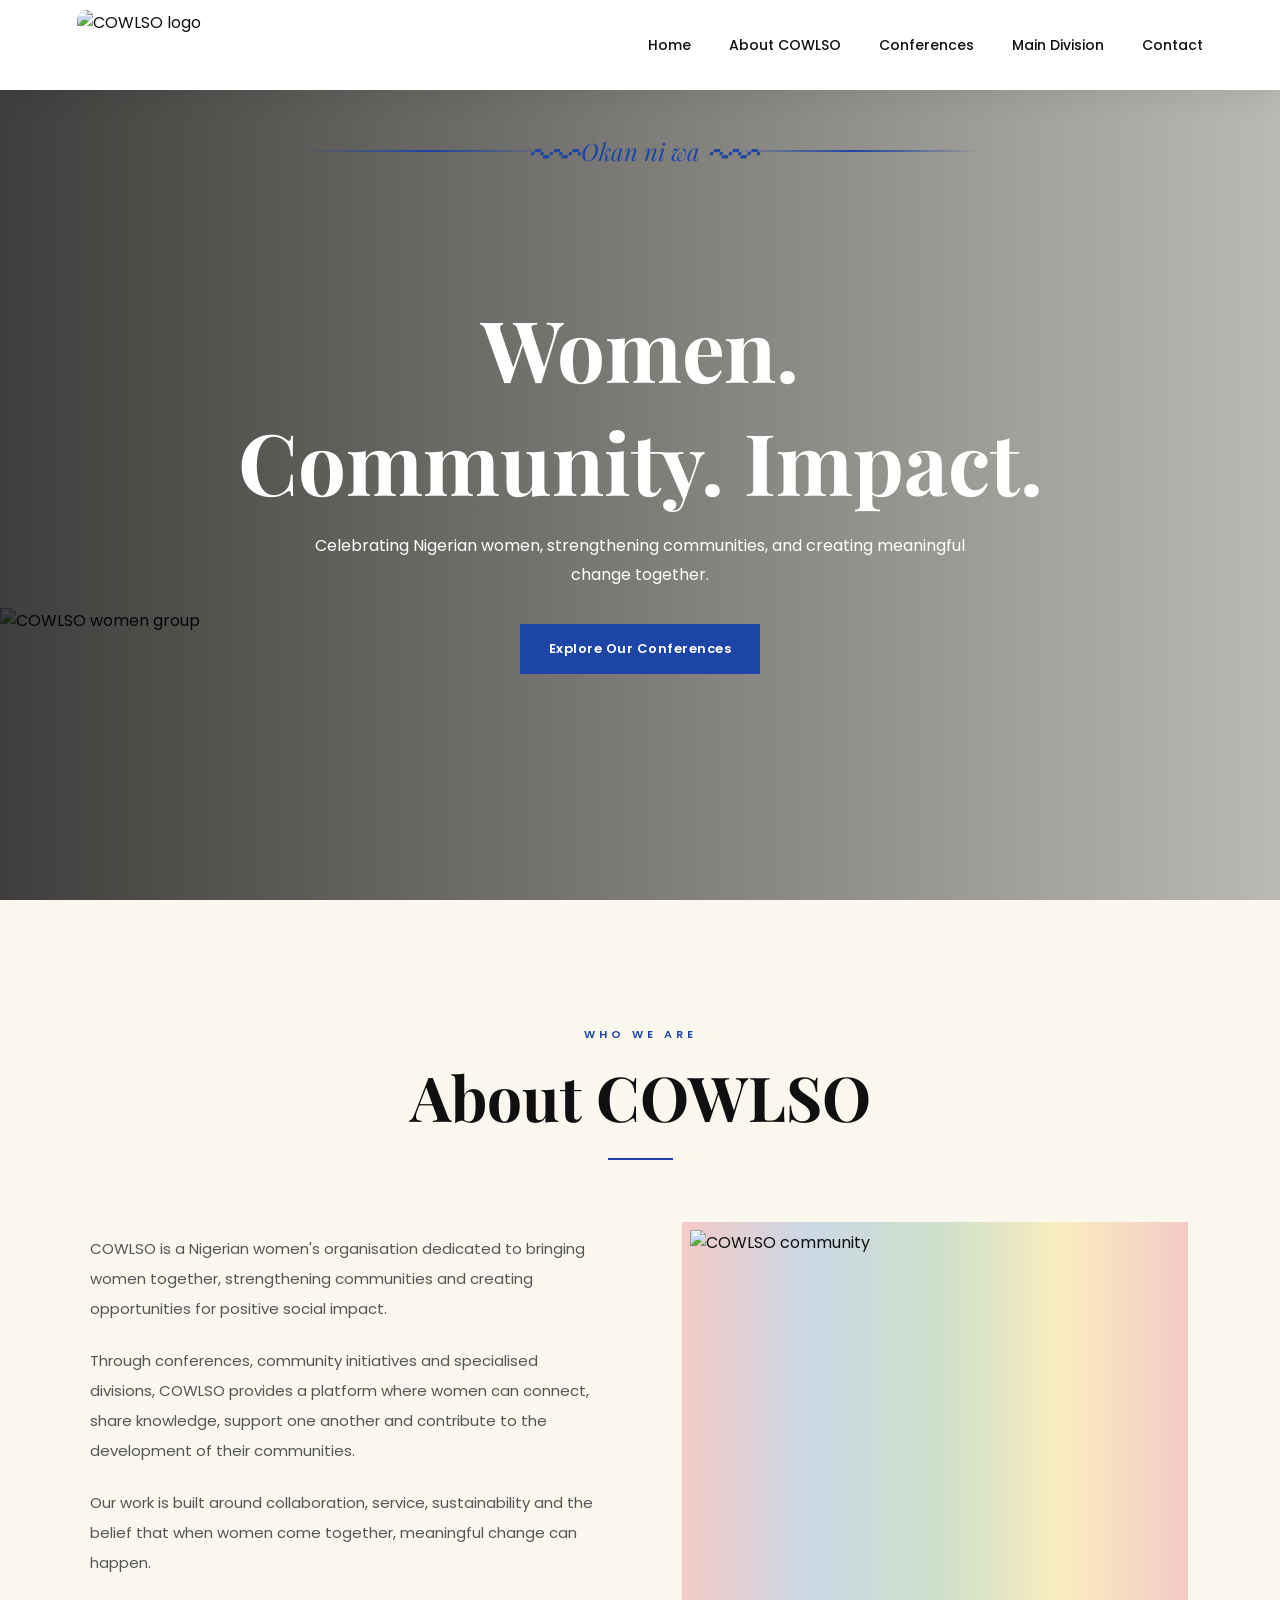
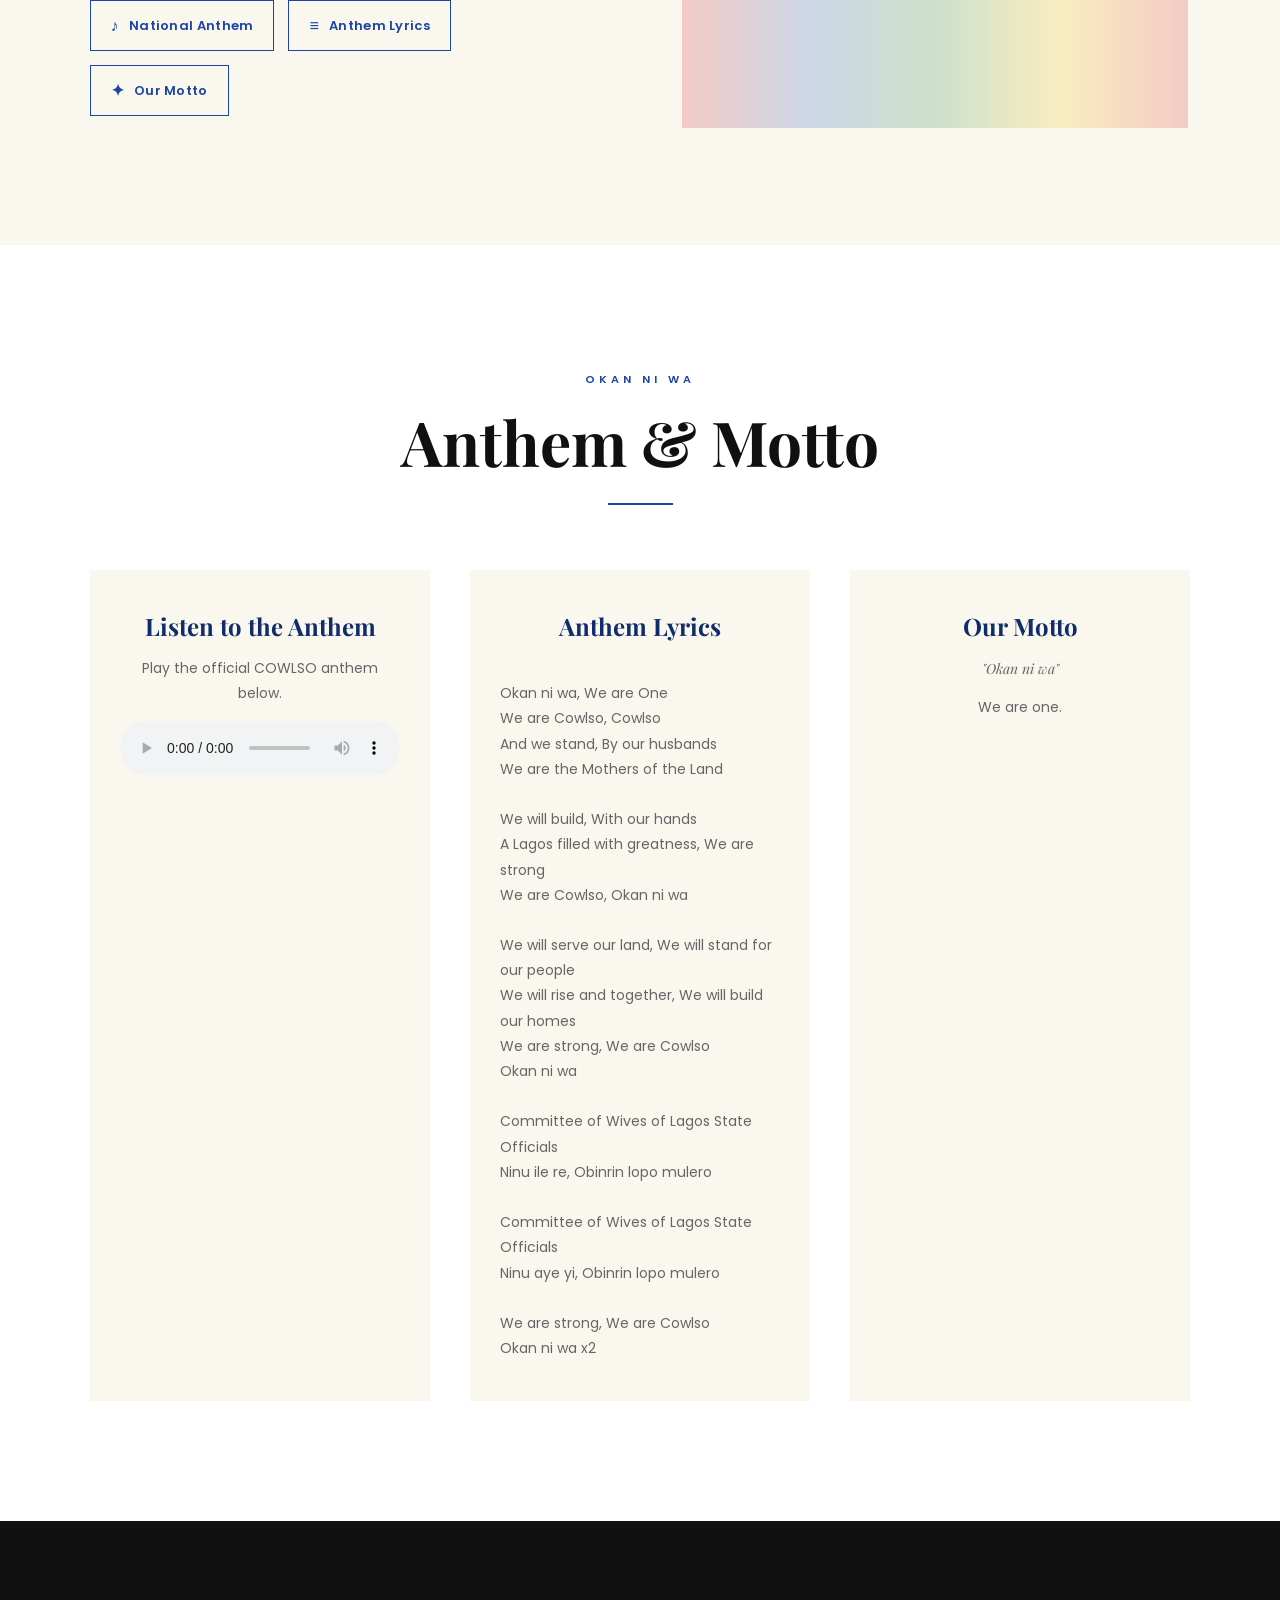
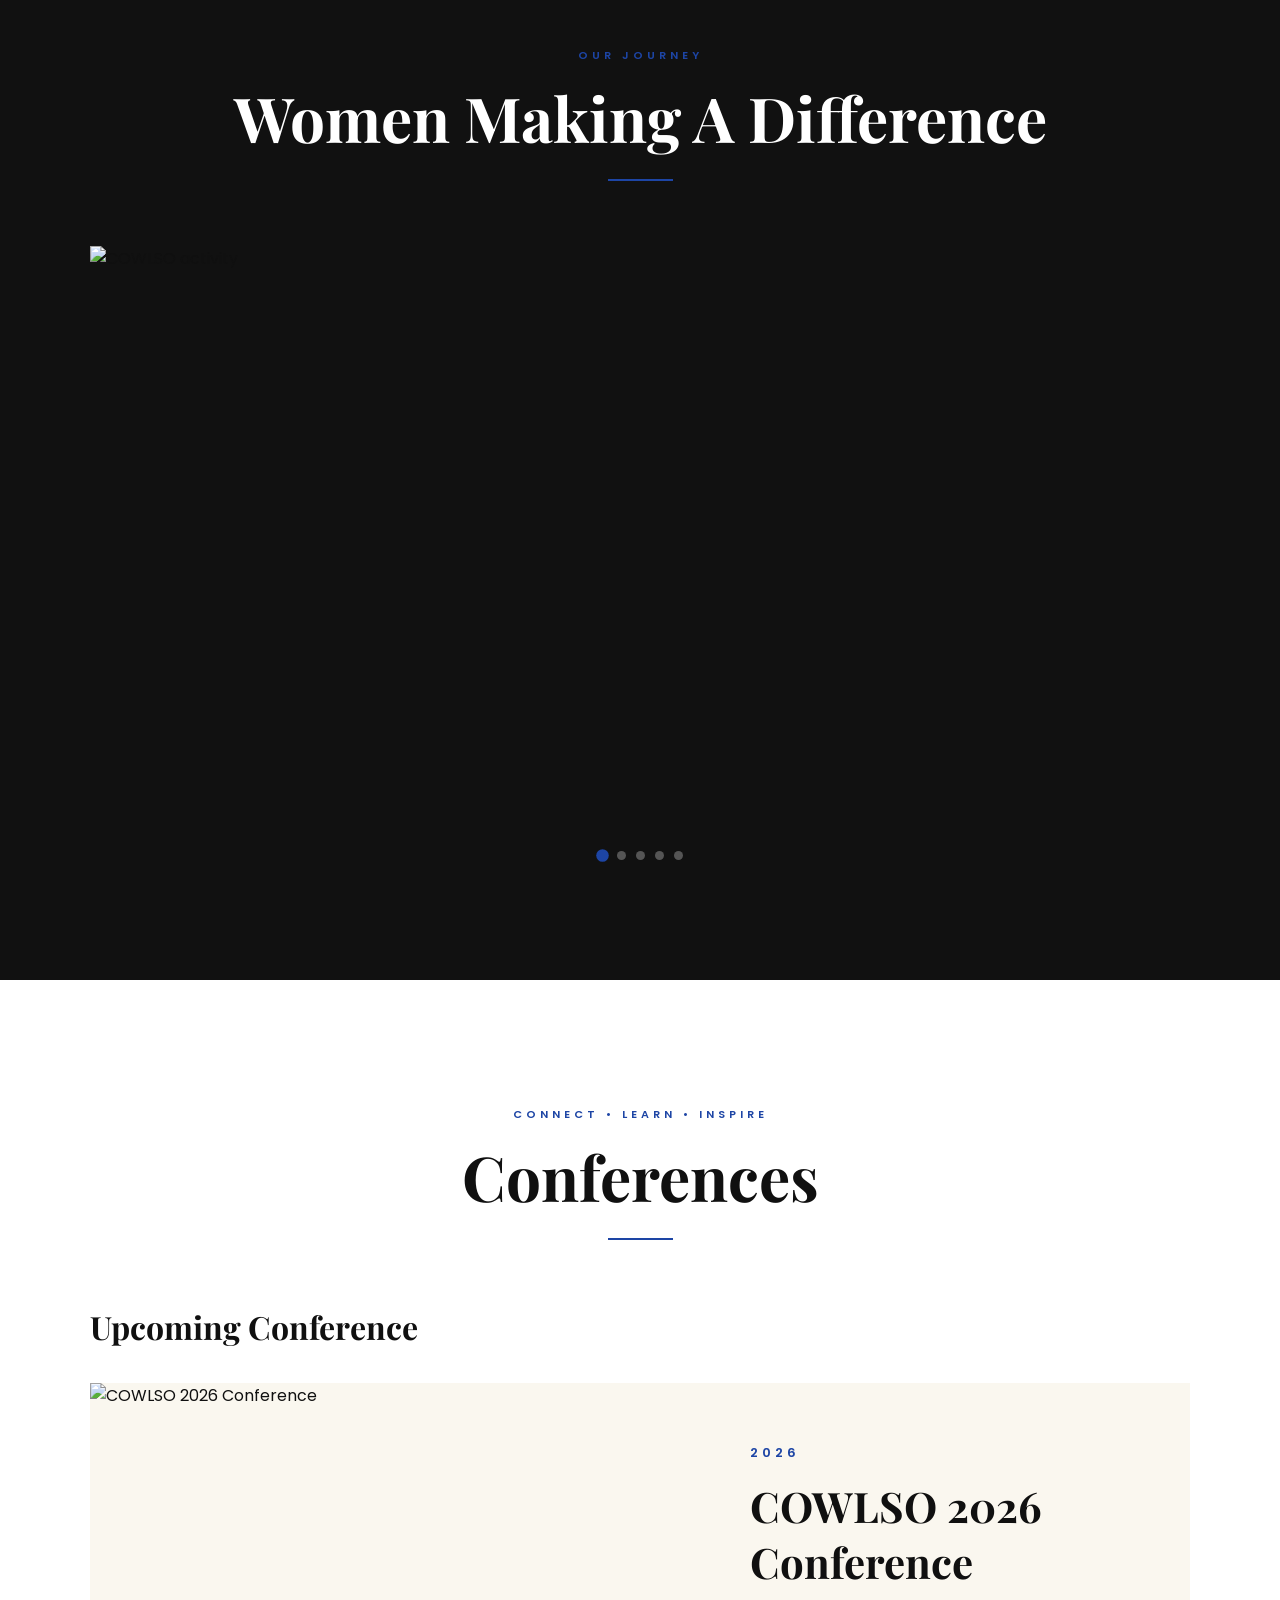
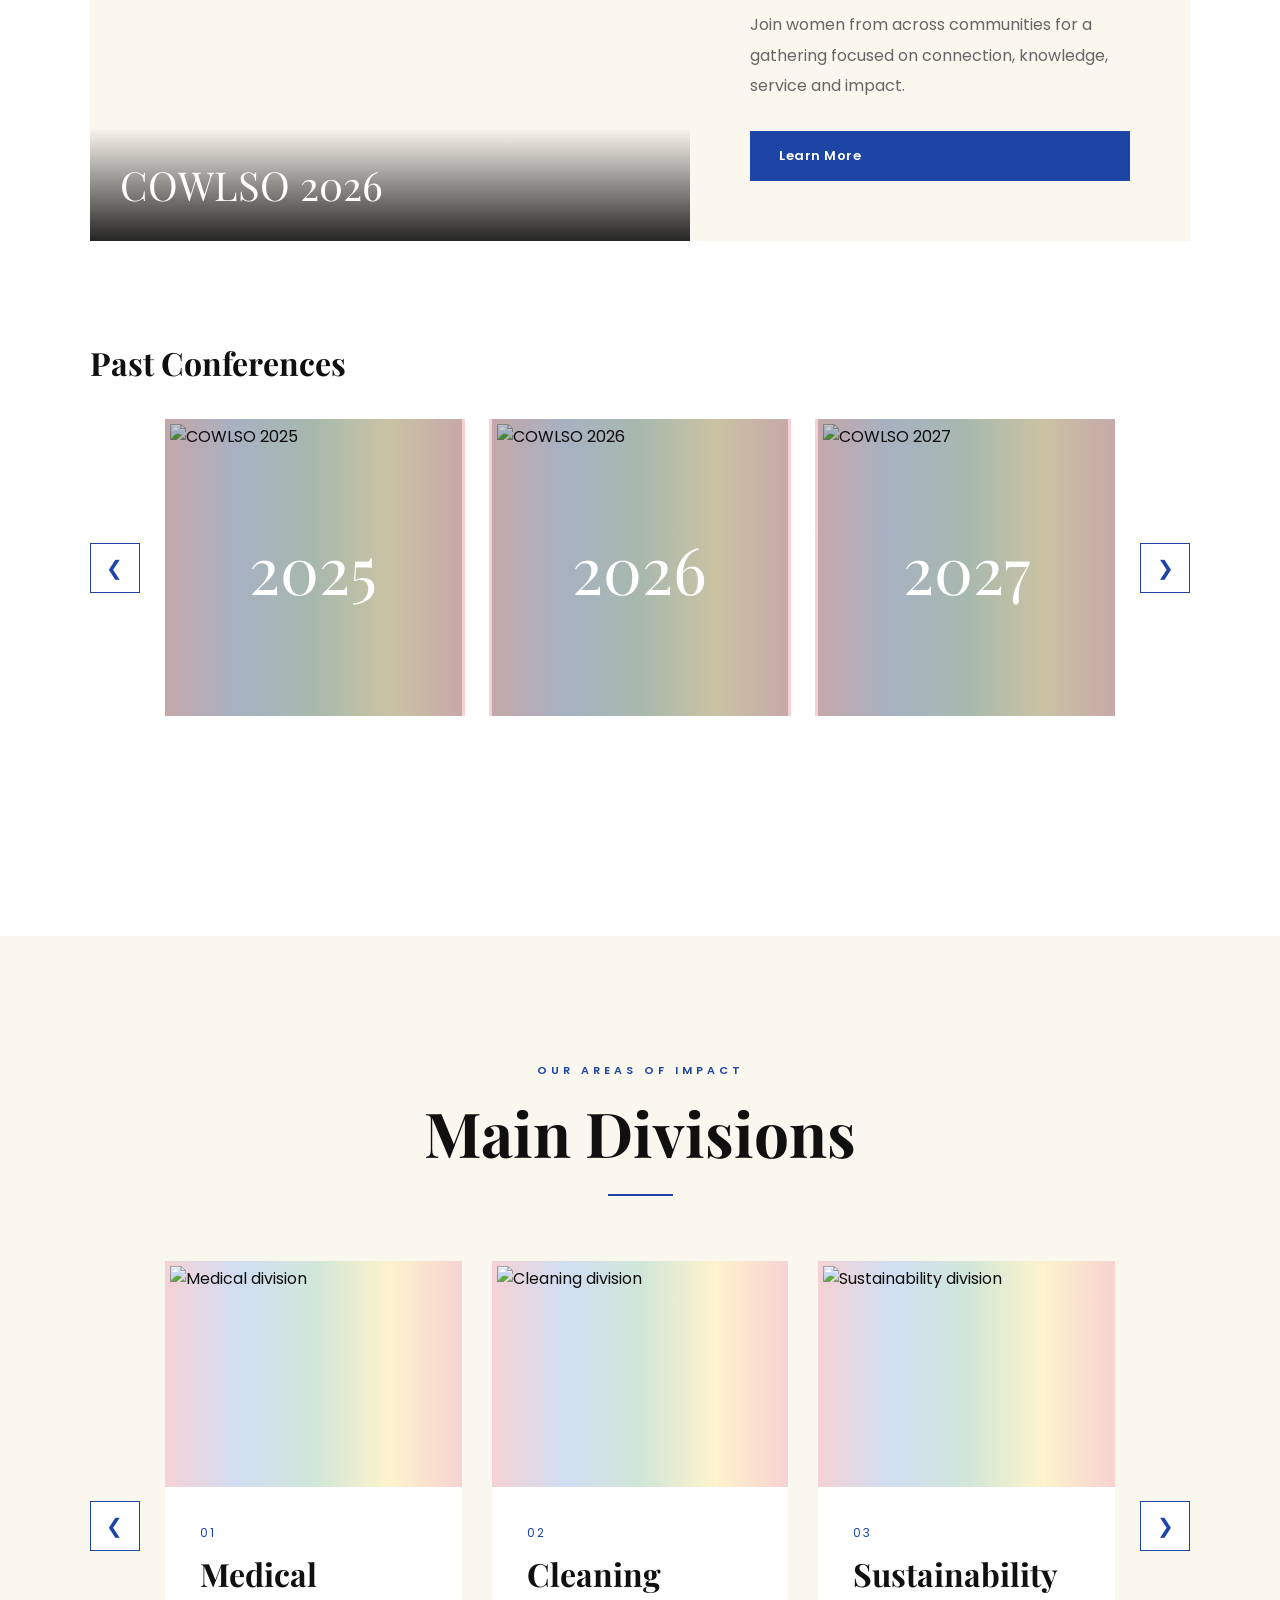
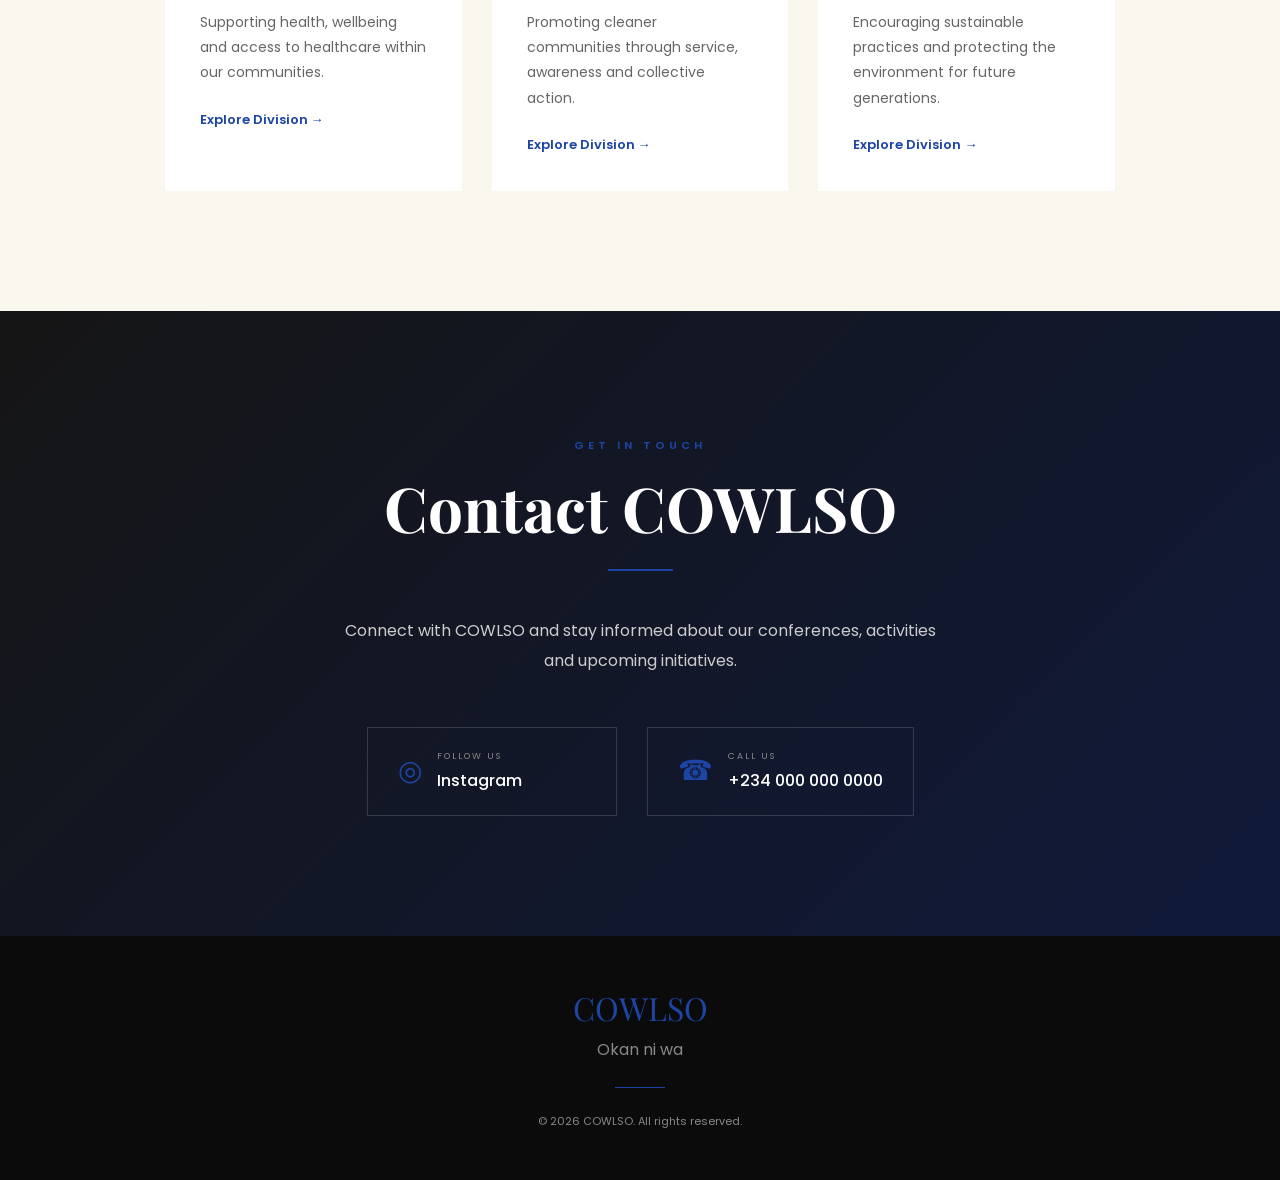
==== index.html @ 26a81676 "gg" ====
<!DOCTYPE html>
<html lang="en">
<head>
    <meta charset="UTF-8">
    <meta name="viewport" content="width=device-width, initial-scale=1.0">
 
    <title>COWLSO | Nigerian Women Organisation</title>
 
    <link rel="stylesheet" href="style.css">
 
    <link rel="preconnect" href="https://fonts.googleapis.com">
    <link rel="preconnect" href="https://fonts.gstatic.com" crossorigin>
    <link href="https://fonts.googleapis.com/css2?family=Playfair+Display:wght@500;600;700&family=Poppins:wght@300;400;500;600;700&display=swap" rel="stylesheet">
</head>
 
<body>
 
<!-- ================= NAVIGATION ================= -->
 
<header class="navbar">
 
    <a href="#home" class="brand">


    <div class="logo-rect">
        <img src="images/logo.png" alt="COWLSO logo">
    </div>
</div>
    </a>
 
    <button class="menu-toggle" id="menuToggle">
        ☰
    </button>
 
    <nav id="navMenu">
        <a href="#home">Home</a>
        <a href="#about">About COWLSO</a>
        <a href="#conferences">Conferences</a>
        <a href="#divisions">Main Division</a>
        <a href="#contact">Contact</a>
    </nav>
 
</header>
 
 
<!-- ================= HERO ================= -->
 
<section class="hero" id="home">
 
    <div class="hero-image">
        <!-- REPLACE WITH YOUR COWLSO GROUP IMAGE -->
        <img src="images/HEADER.JPG" alt="COWLSO women group">
    </div>
 
    <div class="hero-overlay"></div>
 
    <div class="gold-ribbon">
        <div class="ribbon-line"></div>
 
        <div class="ribbon-text">
            <span>Okan ni wa</span>
        </div>
 
        <div class="ribbon-line"></div>
    </div>
 
    <div class="hero-content">
 
 
        <h1>Women. Community. Impact.</h1>
 
        <p>
            Celebrating Nigerian women, strengthening communities,
            and creating meaningful change together.
        </p>
 
        <a href="#conferences" class="gold-button">
            Explore Our Conferences
        </a>
 
    </div>
 
</section>
 
 
<!-- ================= ABOUT ================= -->
 
<section class="about section" id="about">
 
    <div class="section-heading">
        <span>WHO WE ARE</span>
        <h2>About COWLSO</h2>
        <div class="heading-line"></div>
    </div>
 
    <div class="about-container">
 
        <div class="about-text">
 
            <p>
                COWLSO is a Nigerian women's organisation dedicated to
                bringing women together, strengthening communities and
                creating opportunities for positive social impact.
            </p>
 
            <p>
                Through conferences, community initiatives and specialised
                divisions, COWLSO provides a platform where women can connect,
                share knowledge, support one another and contribute to the
                development of their communities.
            </p>
 
            <p>
                Our work is built around collaboration, service,
                sustainability and the belief that when women come together,
                meaningful change can happen.
            </p>
 
            <!-- ANTHEM / LYRICS / MOTTO LINKS -->
            <div class="about-links">
 
                <a href="#anthem" class="about-link">
                    <span class="about-link-icon">♪</span>
                    <span>National Anthem</span>
                </a>
 
                <a href="#anthem-lyrics" class="about-link">
                    <span class="about-link-icon">≡</span>
                    <span>Anthem Lyrics</span>
                </a>
 
                <a href="#motto" class="about-link">
                    <span class="about-link-icon">✦</span>
                    <span>Our Motto</span>
                </a>
 
            </div>
 
        </div>
 
        <div class="about-image-wrapper">
 
            <div class="square-lights">
 
                <span class="square-light red"></span>
                <span class="square-light blue"></span>
                <span class="square-light green"></span>
                <span class="square-light yellow"></span>
 
                <img src="images/cowlso-about.jpg"
                     alt="COWLSO community">
 
            </div>
 
        </div>
 
    </div>
 
</section>
 
 
<!-- ================= ANTHEM / LYRICS / MOTTO ================= -->
 
<section class="anthem section" id="anthem">
 
    <div class="section-heading">
        <span>OKAN NI WA</span>
        <h2>Anthem &amp; Motto</h2>
        <div class="heading-line"></div>
    </div>
 
    <div class="anthem-container">
 
        <div class="anthem-block" id="anthem-audio">
            <h3>Listen to the Anthem</h3>
            <p>Play the official COWLSO anthem below.</p>
 
            <!-- REPLACE src WITH YOUR ACTUAL ANTHEM AUDIO FILE -->
            <audio controls>
                <source src="audio/cowlso-anthem.mp3" type="audio/mpeg">
                Your browser does not support the audio element.
            </audio>
        </div>
 
        <div class="anthem-block" id="anthem-lyrics">
            <h3>Anthem Lyrics</h3>
            <!-- REPLACE WITH THE ACTUAL LYRICS -->
            <p class="anthem-lyrics-text">
Okan ni wa, We are One
We are Cowlso, Cowlso
And we stand, By our husbands
We are the Mothers of the Land

We will build, With our hands
A Lagos filled with greatness, We are strong
We are Cowlso, Okan ni wa

We will serve our land, We will stand for our people
We will rise and together, We will build our homes
We are strong, We are Cowlso
Okan ni wa

Committee of Wives of Lagos State Officials
Ninu ile re, Obinrin lopo mulero

Committee of Wives of Lagos State Officials
Ninu aye yi, Obinrin lopo mulero

We are strong, We are Cowlso
Okan ni wa x2
            </p>
        </div>
 
        <div class="anthem-block" id="motto">
            <h3>Our Motto</h3>
            <p class="motto-phrase">"Okan ni wa"</p>
            <p>
                We are one.
            </p>
        </div>
 
    </div>
 
</section>
 
 
<!-- ================= FIVE IMAGE STORY ================= -->
 
<section class="story">
 
    <div class="section-heading light-heading">
 
        <span>OUR JOURNEY</span>
 
        <h2>Women Making A Difference</h2>
 
        <div class="heading-line"></div>
 
    </div>
 
 
    <div class="story-slider">
 
        <div class="story-slide active">
            <img src="images/GREEN.4.jpg" alt="COWLSO activity">
        </div>
 
        <div class="story-slide">
            <img src="images/story-2.jpg" alt="COWLSO activity">
        </div>
 
        <div class="story-slide">
            <img src="images/story-3.jpg" alt="COWLSO activity">
        </div>
 
        <div class="story-slide">
            <img src="images/story-4.jpg" alt="COWLSO activity">
        </div>
 
        <div class="story-slide">
            <img src="images/story-5.jpg" alt="COWLSO activity">
        </div>
 
    </div>
 
    <div class="story-dots">
 
        <span class="story-dot active"></span>
        <span class="story-dot"></span>
        <span class="story-dot"></span>
        <span class="story-dot"></span>
        <span class="story-dot"></span>
 
    </div>
 
</section>
 
 
<!-- ================= CONFERENCES ================= -->
 
<section class="conferences section" id="conferences">
 
    <div class="section-heading">
 
        <span>CONNECT • LEARN • INSPIRE</span>
 
        <h2>Conferences</h2>
 
        <div class="heading-line"></div>
 
    </div>
 
 
    <!-- UPCOMING -->
 
    <div class="conference-category">
 
        <h3>Upcoming Conference</h3>
 
        <div class="upcoming-card">
 
            <div class="conference-image">
 
                <img src="images/cowlso-2026.jpg"
                     alt="COWLSO 2026 Conference">
 
                <div class="image-title">
                    COWLSO 2026
                </div>
 
            </div>
 
            <div class="conference-details">
 
                <span class="conference-date">
                    2026
                </span>
 
                <h4>COWLSO 2026 Conference</h4>
 
                <p>
                    Join women from across communities for a gathering
                    focused on connection, knowledge, service and impact.
                </p>
 
                <!-- CHANGE THIS URL -->
                <a href="https://example.com"
                   target="_blank"
                   class="gold-button">
                    Learn More
                </a>
 
            </div>
 
        </div>
 
    </div>
 
 
    <!-- PAST CONFERENCES -->
 
    <div class="conference-category past">
 
        <h3>Past Conferences</h3>
 
        <div class="year-slider">
 
            <button class="slider-arrow prev-year">
                &#10094;
            </button>
 
            <div class="year-window">
 
                <div class="year-track" id="yearTrack">
 
                    <!-- Each card links through to conference-year.html,
                         which reads ?year= from the URL and renders a
                         page dedicated to that year. Edit the content
                         for each year inside conference-year.html. -->
 
                    <!-- 2025 -->
 
                    <a class="year-card" href="C-2025.HTML">
 
                        <div class="square-lights">
 
                            <span class="square-light red"></span>
                            <span class="square-light blue"></span>
                            <span class="square-light green"></span>
                            <span class="square-light yellow"></span>
 
                            <img src="images/2025.jpg"
                                 alt="COWLSO 2025">
 
                            <div class="year-overlay">
                                2025
                            </div>
 
                        </div>
 
                    </a>
 
 
                    <!-- 2026 -->
 
                    <a class="year-card" href="conference-year.html?year=2026">
 
                        <div class="square-lights">
 
                            <span class="square-light red"></span>
                            <span class="square-light blue"></span>
                            <span class="square-light green"></span>
                            <span class="square-light yellow"></span>
 
                            <img src="images/conference-2026.jpg"
                                 alt="COWLSO 2026">
 
                            <div class="year-overlay">
                                2026
                            </div>
 
                        </div>
 
                    </a>
 
 
                    <!-- 2027 -->
 
                    <a class="year-card" href="conference-year.html?year=2027">
 
                        <div class="square-lights">
 
                            <span class="square-light red"></span>
                            <span class="square-light blue"></span>
                            <span class="square-light green"></span>
                            <span class="square-light yellow"></span>
 
                            <img src="images/conference-2027.jpg"
                                 alt="COWLSO 2027">
 
                            <div class="year-overlay">
                                2027
                            </div>
 
                        </div>
 
                    </a>
 
 
                    <!-- 2028 -->
 
                    <a class="year-card" href="conference-year.html?year=2028">
 
                        <div class="square-lights">
 
                            <span class="square-light red"></span>
                            <span class="square-light blue"></span>
                            <span class="square-light green"></span>
                            <span class="square-light yellow"></span>
 
                            <img src="images/conference-2028.jpg"
                                 alt="COWLSO 2028">
 
                            <div class="year-overlay">
                                2028
                            </div>
 
                        </div>
 
                    </a>
 
 
                    <!-- 2029 -->
 
                    <a class="year-card" href="conference-year.html?year=2029">
 
                        <div class="square-lights">
 
                            <span class="square-light red"></span>
                            <span class="square-light blue"></span>
                            <span class="square-light green"></span>
                            <span class="square-light yellow"></span>
 
                            <img src="images/conference-2029.jpg"
                                 alt="COWLSO 2029">
 
                            <div class="year-overlay">
                                2029
                            </div>
 
                        </div>
 
                    </a>
 
 
                    <!-- 2030 -->
 
                    <a class="year-card" href="conference-year.html?year=2030">
 
                        <div class="square-lights">
 
                            <span class="square-light red"></span>
                            <span class="square-light blue"></span>
                            <span class="square-light green"></span>
                            <span class="square-light yellow"></span>
 
                            <img src="images/conference-2030.jpg"
                                 alt="COWLSO 2030">
 
                            <div class="year-overlay">
                                2030
                            </div>
 
                        </div>
 
                    </a>
 
 
                    <!-- 2031 -->
 
                    <a class="year-card" href="conference-year.html?year=2031">
 
                        <div class="square-lights">
 
                            <span class="square-light red"></span>
                            <span class="square-light blue"></span>
                            <span class="square-light green"></span>
                            <span class="square-light yellow"></span>
 
                            <img src="images/conference-2031.jpg"
                                 alt="COWLSO 2031">
 
                            <div class="year-overlay">
                                2031
                            </div>
 
                        </div>
 
                    </a>
 
 
                    <!-- 2032 -->
 
                    <a class="year-card" href="conference-year.html?year=2032">
 
                        <div class="square-lights">
 
                            <span class="square-light red"></span>
                            <span class="square-light blue"></span>
                            <span class="square-light green"></span>
                            <span class="square-light yellow"></span>
 
                            <img src="images/conference-2032.jpg"
                                 alt="COWLSO 2032">
 
                            <div class="year-overlay">
                                2032
                            </div>
 
                        </div>
 
                    </a>
 
 
                    <!-- 2033 -->
 
                    <a class="year-card" href="conference-year.html?year=2033">
 
                        <div class="square-lights">
 
                            <span class="square-light red"></span>
                            <span class="square-light blue"></span>
                            <span class="square-light green"></span>
                            <span class="square-light yellow"></span>
 
                            <img src="images/conference-2033.jpg"
                                 alt="COWLSO 2033">
 
                            <div class="year-overlay">
                                2033
                            </div>
 
                        </div>
 
                    </a>
 
 
                    <!-- 2034 -->
 
                    <a class="year-card" href="conference-year.html?year=2034">
 
                        <div class="square-lights">
 
                            <span class="square-light red"></span>
                            <span class="square-light blue"></span>
                            <span class="square-light green"></span>
                            <span class="square-light yellow"></span>
 
                            <img src="images/conference-2034.jpg"
                                 alt="COWLSO 2034">
 
                            <div class="year-overlay">
                                2034
                            </div>
 
                        </div>
 
                    </a>
 
 
                    <!-- 2035 -->
 
                    <a class="year-card" href="conference-year.html?year=2035">
 
                        <div class="square-lights">
 
                            <span class="square-light red"></span>
                            <span class="square-light blue"></span>
                            <span class="square-light green"></span>
                            <span class="square-light yellow"></span>
 
                            <img src="images/conference-2035.jpg"
                                 alt="COWLSO 2035">
 
                            <div class="year-overlay">
                                2035
                            </div>
 
                        </div>
 
                    </a>
 
                </div>
 
            </div>
 
            <button class="slider-arrow next-year">
                &#10095;
            </button>
 
        </div>
 
    </div>
 
</section>
 
 
<!-- ================= MAIN DIVISIONS ================= -->
 
<section class="divisions section" id="divisions">
 
    <div class="section-heading">
 
        <span>OUR AREAS OF IMPACT</span>
 
        <h2>Main Divisions</h2>
 
        <div class="heading-line"></div>
 
    </div>
 
 
    <div class="division-slider">
 
        <button class="slider-arrow division-prev">
            &#10094;
        </button>
 
        <div class="division-window">
 
            <div class="division-track" id="divisionTrack">
 
 
                <!-- MEDICAL -->
 
                <article class="division-card">
 
                    <div class="square-lights">
 
                        <span class="square-light red"></span>
                        <span class="square-light blue"></span>
                        <span class="square-light green"></span>
                        <span class="square-light yellow"></span>
 
                        <img src="images/medical.jpg"
                             alt="Medical division">
 
                    </div>
 
                    <div class="division-content">
 
                        <span>01</span>
 
                        <h3>Medical</h3>
 
                        <p>
                            Supporting health, wellbeing and access to
                            healthcare within our communities.
                        </p>
 
                        <a href="#medical.html" class="text-link">
                            Explore Division →
                        </a>
 
                    </div>
 
                </article>
 
 
                <!-- CLEANING -->
 
                <article class="division-card">
 
                    <div class="square-lights">
 
                        <span class="square-light red"></span>
                        <span class="square-light blue"></span>
                        <span class="square-light green"></span>
                        <span class="square-light yellow"></span>
 
                        <img src="images/cleaning.jpg"
                             alt="Cleaning division">
 
                    </div>
 
                    <div class="division-content">
 
                        <span>02</span>
 
                        <h3>Cleaning</h3>
 
                        <p>
                            Promoting cleaner communities through
                            service, awareness and collective action.
                        </p>
 
                        <a href="Cleaning" class="text-link">
                            Explore Division →
                        </a>
 
                    </div>
 
                </article>
 
 
                <!-- SUSTAINABILITY -->
 
                <article class="division-card">
 
                    <div class="square-lights">
 
                        <span class="square-light red"></span>
                        <span class="square-light blue"></span>
                        <span class="square-light green"></span>
                        <span class="square-light yellow"></span>
 
                        <img src="images/GREEN-0.jpg"
                             alt="Sustainability division">
 
                    </div>
 
                    <div class="division-content">
 
                        <span>03</span>
 
                        <h3>Sustainability</h3>
 
                        <p>
                            Encouraging sustainable practices and
                            protecting the environment for future generations.
                        </p>
 
                        <a href="sustainability.html" class="text-link">
                            Explore Division →
                        </a>
 
                    </div>
 
                </article>
 
            </div>
 
        </div>
 
        <button class="slider-arrow division-next">
            &#10095;
        </button>
 
    </div>
 
</section>
 
 
<!-- ================= CONTACT ================= -->
 
<section class="contact section" id="contact">
 
    <div class="contact-inner">
 
        <div class="section-heading light-heading">
 
            <span>GET IN TOUCH</span>
 
            <h2>Contact COWLSO</h2>
 
            <div class="heading-line"></div>
 
        </div>
 
 
        <p class="contact-intro">
            Connect with COWLSO and stay informed about our conferences,
            activities and upcoming initiatives.
        </p>
 
 
        <div class="contact-details">
 
            <a href="https://instagram.com/"
               target="_blank"
               class="contact-item">
 
                <span class="contact-icon">◎</span>
 
                <div>
                    <small>FOLLOW US</small>
                    <strong>Instagram</strong>
                </div>
 
            </a>
 
 
            <a href="tel:+2340000000000"
               class="contact-item">
 
                <span class="contact-icon">☎</span>
 
                <div>
                    <small>CALL US</small>
                    <strong>+234 000 000 0000</strong>
                </div>
 
            </a>
 
        </div>
 
    </div>
 
</section>
 
 
<!-- ================= FOOTER ================= -->
 
<footer>
 
    <div class="footer-logo">
        COWLSO
    </div>
 
    <p>
        Okan ni wa
    </p>
 
    <div class="footer-line"></div>
 
    <p class="copyright">
        © 2026 COWLSO. All rights reserved.
    </p>
 
</footer>
 
 
<script src="script.js"></script>
 
</body>
</html>
---- style.css ----
/* =====================================================
   COWLSO WEBSITE
   ===================================================== */

:root {
    --red: #d71920;
    --blue: #1557c0;
    --green: #16833b;
    --yellow: #f5c400;

    /* Theme accent — changed to requested blue */
    --gold: #1D45A5;
    --dark-gold: #122c6b;

    --cream: #faf7ef;
    --dark: #101010;
    --white: #ffffff;

    --heading-font: "Playfair Display", serif;
    --body-font: "Poppins", sans-serif;
}


/* =====================================================
   RESET
   ===================================================== */

* {
    margin: 0;
    padding: 0;
    box-sizing: border-box;
}

html {
    scroll-behavior: smooth;
}

body {
    font-family: var(--body-font);
    background: var(--cream);
    color: var(--dark);
    overflow-x: hidden;
}

img {
    width: 100%;
    display: block;
}

a {
    color: inherit;
    text-decoration: none;
}


/* =====================================================
   NAVIGATION
   ===================================================== */

.navbar {
    height: 90px;
    background: #ffffff;

    display: flex;
    align-items: center;
    justify-content: space-between;

    padding: 0 6%;

    position: fixed;
    top: 0;
    left: 0;
    width: 100%;

    z-index: 1000;

    box-shadow: 0 5px 30px rgba(0,0,0,0.08);
}

.brand {
    display: flex;
    align-items: center;
}

nav {
    display: flex;
    gap: 38px;
}

nav a {
    font-size: 14px;
    font-weight: 500;

    position: relative;

    transition: 0.3s;
}

nav a::after {
    content: "";

    position: absolute;

    width: 0;
    height: 2px;

    background: var(--gold);

    bottom: -8px;
    left: 50%;

    transform: translateX(-50%);

    transition: 0.3s;
}

nav a:hover {
    color: var(--gold);
}

nav a:hover::after {
    width: 100%;
}

.menu-toggle {
    display: none;

    background: none;
    border: none;

    font-size: 28px;
    cursor: pointer;
}


/* =====================================================
   LOGO — rectangle, no border, light travels the rectangle path
   ===================================================== */

.logo-rect-orbit {
    position: relative;

    width: 150px;
    height: 76px;

    display: flex;
    align-items: center;
    justify-content: center;
}

.logo-rect-orbit.large {
    width: 210px;
    height: 106px;
}

.logo-rect {
    width: 170px;
    height: 70px;

    background: white;

    border-radius: 10px;

    display: flex;
    align-items: center;
    justify-content: center;

    overflow: hidden;

    z-index: 3;
}

.large .logo-rect {
    width: 180px;
    height: 78px;
}

.logo-rect img {
    width: 100%;
    height: 100%;

    object-fit: cover;
}

.logo-light {
    position: absolute;

    top: 0;
    left: 0;

    width: 8px;
    height: 8px;

    margin: -4px 0 0 -4px;

    border-radius: 50%;

    z-index: 5;

    background: radial-gradient(circle, #fff 0%, var(--light-color) 45%, transparent 75%);

    filter: blur(0.4px);

    /* traces a rounded-rectangle path around the orbit box */
    offset-path: inset(0px round 14px);

    animation: orbitRect 4s linear infinite;
}

/* soft trailing halo behind each light — this is what reads as
   an actual moving light rather than a solid coloured circle */
.logo-light::after {
    content: "";

    position: absolute;

    inset: -9px;

    border-radius: 50%;

    background: radial-gradient(circle, var(--light-color) 0%, transparent 70%);

    filter: blur(5px);

    opacity: 0.9;

    z-index: -1;
}

.light-red {
    --light-color: var(--red);
    box-shadow: 0 0 10px 2px var(--red), 0 0 22px 6px var(--red);
    animation-delay: 0s;
}

.light-blue {
    --light-color: var(--blue);
    box-shadow: 0 0 10px 2px var(--blue), 0 0 22px 6px var(--blue);
    animation-delay: -1s;
}

.light-green {
    --light-color: var(--green);
    box-shadow: 0 0 10px 2px var(--green), 0 0 22px 6px var(--green);
    animation-delay: -2s;
}

.light-yellow {
    --light-color: var(--yellow);
    box-shadow: 0 0 10px 2px var(--yellow), 0 0 22px 6px var(--yellow);
    animation-delay: -3s;
}

@keyframes orbitRect {
    from { offset-distance: 0%; }
    to   { offset-distance: 100%; }
}


/* =====================================================
   HERO
   ===================================================== */

.hero {
    min-height: 100vh;

    position: relative;

    display: flex;
    align-items: center;
    justify-content: center;

    overflow: hidden;
}

.hero-image {
    position: absolute;
    inset: 10;
    width: 100%;
    height: 100%;
    overflow: hidden;
    display: flex;
    align-items: center;
    justify-content: center;
    padding-top: 340px;
}
.hero-image img {
    width: 100%;
    height: auto;
    display: block;
    object-fit: contain;
    object-position: center;
}
.hero-overlay {
    position: absolute;

    inset: 0;

    background:
        linear-gradient(
            90deg,
            rgba(0,0,0,0.75),
            rgba(0,0,0,0.25)
        );

    z-index: 1;
}

.hero-content {
    position: relative;

    z-index: 4;

    text-align: center;

    color: white;

    max-width: 850px;

    padding: 120px 20px 80px;
}

.hero-content h1 {
    font-family: var(--heading-font);

    font-size: clamp(45px, 7vw, 85px);

    margin: 25px 0 15px;
}

.hero-content p {
    max-width: 650px;

    margin: 0 auto 35px;

    line-height: 1.8;

    font-size: 16px;
}


/* =====================================================
   GOLD RIBBON
   ===================================================== */

.gold-ribbon {
    position: absolute;

    top: 135px;
    left: 0;

    width: 100%;

    display: flex;
    align-items: center;
    justify-content: center;

    z-index: 5;

    gap: 25px;
}

.ribbon-line {
    height: 2px;

    width: 20%;

    background:
        linear-gradient(
            90deg,
            transparent,
            var(--gold),
            transparent
        );
}

.ribbon-text {
    color: var(--gold);

    font-family: var(--heading-font);

    font-size: 24px;

    font-style: italic;

    position: relative;
}

.ribbon-text::before,
.ribbon-text::after {
    content: "〰";

    position: absolute;

    font-size: 50px;

    top: -15px;

    color: var(--gold);
}

.ribbon-text::before {
    left: -55px;
}

.ribbon-text::after {
    right: -55px;
}


/* =====================================================
   BUTTONS
   ===================================================== */

.gold-button {
    display: inline-block;

    padding: 14px 28px;

    background: var(--gold);

    color: white;

    font-size: 13px;

    font-weight: 600;

    letter-spacing: 0.5px;

    transition: 0.3s;

    border: 1px solid var(--gold);
}

.gold-button:hover {
    background: transparent;

    color: var(--gold);

    transform: translateY(-3px);
}


/* =====================================================
   GENERAL SECTIONS
   ===================================================== */

.section {
    padding: 120px 7%;
}

.section-heading {
    text-align: center;

    margin-bottom: 65px;
}

.section-heading > span {
    font-size: 11px;

    letter-spacing: 4px;

    color: var(--gold);

    font-weight: 600;
}

.section-heading h2 {
    font-family: var(--heading-font);

    font-size: clamp(40px, 5vw, 62px);

    margin: 10px 0 20px;
}

.heading-line {
    width: 65px;
    height: 2px;

    background: var(--gold);

    margin: auto;
}

.light-heading {
    color: white;
}


/* =====================================================
   ABOUT
   ===================================================== */

.about {
    background: var(--cream);
}

.about-container {
    max-width: 1200px;

    margin: auto;

    display: grid;

    grid-template-columns: 1fr 1fr;

    gap: 80px;

    align-items: center;
}

.about-text p {
    line-height: 2;

    margin-bottom: 22px;

    font-size: 15px;

    color: #555;
}

.about-image-wrapper {
    display: flex;

    justify-content: center;
}


/* ABOUT LINKS (anthem / lyrics / motto) */

.about-links {
    display: flex;

    flex-wrap: wrap;

    gap: 14px;

    margin-top: 10px;
}

.about-link {
    display: flex;

    align-items: center;

    gap: 10px;

    padding: 12px 20px;

    border: 1px solid var(--gold);

    color: var(--gold);

    font-size: 13px;

    font-weight: 600;

    letter-spacing: 0.3px;

    transition: 0.3s;
}

.about-link:hover {
    background: var(--gold);

    color: white;

    transform: translateY(-3px);
}

.about-link-icon {
    font-size: 16px;
}


/* =====================================================
   ANTHEM / MOTTO SECTION
   ===================================================== */

.anthem {
    background: white;
}

.anthem-container {
    max-width: 1100px;

    margin: auto;

    display: grid;

    grid-template-columns: repeat(3, 1fr);

    gap: 40px;
}

.anthem-block {
    background: var(--cream);

    padding: 40px 30px;

    text-align: center;
}

.anthem-block h3 {
    font-family: var(--heading-font);

    font-size: 24px;

    margin-bottom: 14px;

    color: var(--dark-gold);
}

.anthem-block p {
    line-height: 1.8;

    color: #666;

    font-size: 14px;
}

.anthem-block audio {
    width: 100%;

    margin-top: 15px;
}

.anthem-lyrics-text {
    white-space: pre-line;

    text-align: left;
}

.motto-phrase {
    font-family: var(--heading-font);

    font-style: italic;

    font-size: 28px;

    color: var(--gold);

    margin-bottom: 14px;
}


/* =====================================================
   SQUARE IMAGE LIGHTS
   ===================================================== */

.square-lights {
    position: relative;

    width: 100%;
    max-width: 500px;

    aspect-ratio: 1 / 1;

    padding: 5px;

    transition: 0.5s;
}

.square-lights::before {
    content: "";

    position: absolute;

    inset: -3px;

    background:
        linear-gradient(
            90deg,
            var(--red),
            var(--blue),
            var(--green),
            var(--yellow),
            var(--red)
        );

    z-index: 0;

    opacity: 0.2;

    transition: 0.5s;
}

.square-lights:hover::before {
    opacity: 1;

    animation: borderMove 2s linear infinite;
}

.square-lights img {
    position: relative;

    z-index: 2;

    width: 100%;
    height: 100%;

    object-fit: cover;
}

.square-light {
    position: absolute;

    width: 12px;
    height: 12px;

    border-radius: 50%;

    z-index: 4;

    opacity: 0;

    transition: 0.3s;
}

.square-lights:hover .square-light {
    opacity: 1;
}

.square-light.red {
    background: var(--red);
    box-shadow: 0 0 20px var(--red);

    top: -6px;
    left: 0;

    animation: moveTop 3s linear infinite;
}

.square-light.blue {
    background: var(--blue);
    box-shadow: 0 0 20px var(--blue);

    right: -6px;
    top: 0;

    animation: moveRight 3s linear infinite;
}

.square-light.green {
    background: var(--green);
    box-shadow: 0 0 20px var(--green);

    bottom: -6px;
    right: 0;

    animation: moveBottom 3s linear infinite;
}

.square-light.yellow {
    background: var(--yellow);
    box-shadow: 0 0 20px var(--yellow);

    left: -6px;
    bottom: 0;

    animation: moveLeft 3s linear infinite;
}

@keyframes moveTop {
    0% { left: 0; }
    100% { left: 100%; }
}

@keyframes moveRight {
    0% { top: 0; }
    100% { top: 100%; }
}

@keyframes moveBottom {
    0% { right: 0; }
    100% { right: 100%; }
}

@keyframes moveLeft {
    0% { bottom: 0; }
    100% { bottom: 100%; }
}

@keyframes borderMove {
    0% {
        filter: hue-rotate(0deg);
    }

    100% {
        filter: hue-rotate(360deg);
    }
}


/* =====================================================
   STORY
   ===================================================== */

.story {
    padding: 120px 7%;

    background: #111;

    overflow: hidden;
}

.story-slider {
    max-width: 1100px;

    margin: auto;

    position: relative;

    height: 580px;
}

.story-slide {
    position: absolute;

    inset: 0;

    opacity: 0;

    transform: scale(1.05);

    transition:
        opacity 1s ease,
        transform 1s ease;
}

.story-slide.active {
    opacity: 1;

    transform: scale(1);
}

.story-slide img {
    height: 100%;

    object-fit: cover;
}

.story-dots {
    display: flex;

    justify-content: center;

    gap: 10px;

    margin-top: 25px;
}

.story-dot {
    width: 9px;
    height: 9px;

    border-radius: 50%;

    background: #555;

    cursor: pointer;

    transition: 0.3s;
}

.story-dot.active {
    background: var(--gold);

    transform: scale(1.4);
}


/* =====================================================
   CONFERENCES
   ===================================================== */

.conferences {
    background: white;
}

.conference-category {
    max-width: 1200px;

    margin: 0 auto 100px;
}

.conference-category h3 {
    font-family: var(--heading-font);

    font-size: 32px;

    margin-bottom: 35px;
}


/* UPCOMING */

.upcoming-card {
    display: grid;

    grid-template-columns: 1.2fr 1fr;

    background: var(--cream);

    overflow: hidden;
}

.conference-image {
    position: relative;

    min-height: 450px;
}

.conference-image img {
    height: 100%;

    object-fit: cover;
}

.image-title {
    position: absolute;

    inset: auto 0 0 0;

    padding: 30px;

    background: linear-gradient(
        transparent,
        rgba(0,0,0,0.85)
    );

    color: white;

    font-family: var(--heading-font);

    font-size: 40px;
}

.conference-details {
    display: flex;

    flex-direction: column;

    justify-content: center;

    padding: 60px;
}

.conference-date {
    color: var(--gold);

    letter-spacing: 4px;

    font-size: 13px;

    font-weight: 600;
}

.conference-details h4 {
    font-family: var(--heading-font);

    font-size: 42px;

    margin: 15px 0 20px;
}

.conference-details p {
    line-height: 1.9;

    color: #666;

    margin-bottom: 30px;
}


/* =====================================================
   YEAR SLIDER
   ===================================================== */

.year-slider,
.division-slider {
    display: flex;

    align-items: center;

    gap: 25px;
}

.year-window,
.division-window {
    overflow: hidden;

    width: 100%;
}

.year-track,
.division-track {
    display: flex;

    gap: 30px;

    transition: transform 0.6s ease;
}

.year-card {
    flex: 0 0 calc(33.333% - 20px);

    display: block;

    cursor: pointer;
}

.year-card .square-lights {
    max-width: none;

    overflow: visible;
}

.year-overlay {
    position: absolute;

    z-index: 5;

    inset: 0;

    display: flex;

    align-items: center;
    justify-content: center;

    font-family: var(--heading-font);

    font-size: 65px;

    color: white;

    background: rgba(0,0,0,0.2);

    transition: 0.4s;
}

.year-card:hover .year-overlay {
    background: rgba(29,69,165,0.5);

    letter-spacing: 5px;
}


/* =====================================================
   ARROWS
   ===================================================== */

.slider-arrow {
    flex-shrink: 0;

    width: 50px;
    height: 50px;

    border: 1px solid var(--gold);

    background: white;

    color: var(--gold);

    cursor: pointer;

    font-size: 20px;

    transition: 0.3s;
}

.slider-arrow:hover {
    background: var(--gold);

    color: white;
}


/* =====================================================
   DIVISIONS
   ===================================================== */

.divisions {
    background: var(--cream);
}

.division-card {
    flex: 0 0 calc(33.333% - 20px);

    background: white;

    transition: 0.4s;

    overflow: hidden;
}

.division-card:hover {
    transform: translateY(-10px);

    box-shadow: 0 25px 50px rgba(0,0,0,0.12);
}

.division-card .square-lights {
    max-width: none;

    aspect-ratio: 4 / 3;
}

.division-content {
    padding: 35px;
}

.division-content > span {
    color: var(--gold);

    font-size: 12px;

    letter-spacing: 2px;
}

.division-content h3 {
    font-family: var(--heading-font);

    font-size: 32px;

    margin: 8px 0 15px;
}

.division-content p {
    color: #666;

    line-height: 1.8;

    font-size: 14px;

    margin-bottom: 20px;
}

.text-link {
    color: var(--gold);

    font-weight: 600;

    font-size: 13px;
}


/* =====================================================
   CONTACT
   ===================================================== */

.contact {
    background:
        linear-gradient(
            135deg,
            #151515,
            #10193a
        );

    color: white;

    text-align: center;
}

.contact-inner {
    max-width: 900px;

    margin: auto;
}

.contact-intro {
    color: #ccc;

    max-width: 600px;

    margin: -20px auto 50px;

    line-height: 1.9;
}

.contact-details {
    display: flex;

    justify-content: center;

    gap: 30px;
}

.contact-item {
    display: flex;

    align-items: center;

    gap: 15px;

    text-align: left;

    border: 1px solid rgba(255,255,255,0.15);

    padding: 22px 30px;

    min-width: 250px;

    transition: 0.3s;
}

.contact-item:hover {
    border-color: var(--gold);

    transform: translateY(-5px);
}

.contact-icon {
    color: var(--gold);

    font-size: 28px;
}

.contact-item small {
    display: block;

    color: #888;

    letter-spacing: 2px;

    font-size: 9px;
}

.contact-item strong {
    display: block;

    margin-top: 5px;

    font-weight: 500;
}


/* =====================================================
   FOOTER
   ===================================================== */

footer {
    background: #0b0b0b;

    color: white;

    text-align: center;

    padding: 50px 20px;
}

.footer-logo {
    font-family: var(--heading-font);

    color: var(--gold);

    font-size: 32px;
}

footer > p {
    color: #888;

    margin-top: 8px;
}

.footer-line {
    width: 50px;

    height: 1px;

    background: var(--gold);

    margin: 25px auto;
}

.copyright {
    font-size: 11px;
}


/* =====================================================
   CONFERENCE YEAR PAGE (conference-year.html)
   ===================================================== */

.year-hero {
    min-height: 60vh;

    display: flex;

    flex-direction: column;

    align-items: center;

    justify-content: center;

    text-align: center;

    background: linear-gradient(135deg, #151515, #10193a);

    color: white;

    padding: 160px 7% 80px;
}

.year-hero span {
    color: var(--gold);

    letter-spacing: 4px;

    font-size: 12px;

    font-weight: 600;
}

.year-hero h1 {
    font-family: var(--heading-font);

    font-size: clamp(50px, 9vw, 110px);

    margin: 15px 0 20px;
}

.year-hero p {
    max-width: 600px;

    color: #ccc;

    line-height: 1.8;
}

.year-back-link {
    display: inline-block;

    margin-top: 25px;

    color: var(--gold);

    font-weight: 600;

    font-size: 13px;
}

.year-detail {
    max-width: 900px;

    margin: auto;

    padding: 100px 7%;
}

.year-detail img {
    margin-bottom: 40px;
}

.year-detail p {
    line-height: 1.9;

    color: #555;

    margin-bottom: 20px;
}


/* =====================================================
   MOBILE
   ===================================================== */

@media (max-width: 900px) {

    .navbar {
        height: 75px;
    }

    nav {
        position: absolute;

        top: 75px;
        left: 0;

        width: 100%;

        background: white;

        display: none;

        flex-direction: column;

        gap: 0;

        box-shadow: 0 15px 25px rgba(0,0,0,0.1);
    }

    nav.active {
        display: flex;
    }

    nav a {
        padding: 18px 30px;

        border-bottom: 1px solid #eee;
    }

    .menu-toggle {
        display: block;
    }

    .about-container {
        grid-template-columns: 1fr;

        gap: 50px;
    }

    .anthem-container {
        grid-template-columns: 1fr;
    }

    .upcoming-card {
        grid-template-columns: 1fr;
    }

    .conference-image {
        min-height: 350px;
    }

    .year-card,
    .division-card {
        flex: 0 0 100%;
    }

    .contact-details {
        flex-direction: column;

        align-items: center;
    }

    .contact-item {
        width: 100%;

        max-width: 350px;
    }
}


@media (max-width: 600px) {

    .section,
    .story {
        padding: 85px 5%;
    }

    .hero-content {
        padding-top: 140px;
    }

    .hero-content h1 {
        font-size: 46px;
    }

    .gold-ribbon {
        top: 110px;
    }

    .ribbon-line {
        width: 12%;
    }

    .ribbon-text {
        font-size: 18px;
    }

    .ribbon-text::before,
    .ribbon-text::after {
        display: none;
    }

    .story-slider {
        height: 400px;
    }

    .conference-details {
        padding: 35px 25px;
    }

    .conference-details h4 {
        font-size: 32px;
    }

    .slider-arrow {
        width: 42px;
        height: 42px;
    }

}


/* =====================================================
   CONFERENCE 2025 PAGE — theme / poster
   ===================================================== */

.theme-tag {
    font-family: var(--heading-font);
    font-style: italic;
    font-size: 22px;
    color: var(--gold);
    background: rgba(255,255,255,0.08);
    display: inline-block;
    padding: 8px 20px;
    border-radius: 30px;
    margin-bottom: 10px;
}

.poster-section {
    max-width: 900px;
    margin: 0 auto;
    padding-top: 70px;
    padding-bottom: 70px;
}

.poster-img {
    border-radius: 6px;
    box-shadow: 0 25px 60px rgba(0,0,0,0.15);
}

.theme-writeup {
    background: var(--cream);
}

.theme-text {
    max-width: 800px;
    margin: auto;
    text-align: center;
}

.theme-text p {
    line-height: 2;
    font-size: 16px;
    color: #555;
}

.alt-bg {
    background: white;
}


/* =====================================================
   PEOPLE CARDS (community / speakers / panel)
   ===================================================== */

.people-slider {
    display: flex;
    align-items: center;
    gap: 25px;
    max-width: 1300px;
    margin: auto;
}

.people-window {
    overflow: hidden;
    width: 100%;
}

.people-track {
    display: flex;
    gap: 25px;
    transition: transform 0.6s ease;
}

.person-card {
    position: relative;

    flex: 0 0 220px;

    aspect-ratio: 3 / 4;

    overflow: hidden;

    border-radius: 6px;
}

.person-card img {
    width: 100%;
    height: 100%;
    object-fit: cover;
}

.person-overlay {
    position: absolute;

    inset: auto 0 0 0;

    padding: 18px 16px;

    background: rgba(29,69,165,0.72);

    color: white;

    opacity: 0;

    transform: translateY(12px);

    transition: 0.35s ease;
}

.person-card:hover .person-overlay,
.person-card:focus-within .person-overlay {
    opacity: 1;
    transform: translateY(0);
}

.person-overlay strong {
    display: block;
    font-size: 15px;
    margin-bottom: 3px;
}

.person-overlay span {
    font-size: 12px;
    opacity: 0.9;
    letter-spacing: 0.3px;
}


/* =====================================================
   PHOTOS carousel
   ===================================================== */

.photo-card {
    flex: 0 0 300px;

    aspect-ratio: 4 / 3;

    overflow: hidden;

    border-radius: 6px;
}

.photo-card img {
    width: 100%;
    height: 100%;
    object-fit: cover;

    transition: 0.4s;
}

.photo-card:hover img {
    transform: scale(1.06);
}


/* =====================================================
   VIDEOS grid + load more
   ===================================================== */

.video-grid {
    max-width: 1200px;

    margin: 0 auto 40px;

    display: grid;

    grid-template-columns: repeat(3, 1fr);

    gap: 25px;
}

.video-card {
    position: relative;

    display: block;

    aspect-ratio: 16 / 9;

    overflow: hidden;

    border-radius: 6px;
}

.video-card img {
    width: 100%;
    height: 100%;
    object-fit: cover;

    transition: 0.4s;
}

.video-card:hover img {
    transform: scale(1.06);
    filter: brightness(0.7);
}

.play-icon {
    position: absolute;

    top: 50%;
    left: 50%;

    width: 54px;
    height: 54px;

    transform: translate(-50%, -50%);

    background: var(--gold);

    color: white;

    border-radius: 50%;

    display: flex;
    align-items: center;
    justify-content: center;

    font-size: 16px;

    padding-left: 3px;
}

.hidden-video {
    display: none;
}

.load-more-wrap {
    text-align: center;
}


/* =====================================================
   HIGHLIGHTS — animated stat counters
   ===================================================== */

.highlights {
    text-align: center;
}

.stats-grid {
    max-width: 1000px;

    margin: auto;

    display: grid;

    grid-template-columns: repeat(4, 1fr);

    gap: 30px;
}

.stat-card {
    padding: 30px 15px;
}

.stat-number {
    display: block;

    font-family: var(--heading-font);

    font-size: clamp(34px, 5vw, 54px);

    font-weight: 700;

    color: var(--gold);
}

.stat-card p {
    margin-top: 8px;

    font-size: 13px;

    letter-spacing: 1px;

    text-transform: uppercase;

    color: #666;
}


/* =====================================================
   SPONSORS
   ===================================================== */

.sponsors-grid {
    max-width: 1100px;

    margin: auto;

    display: grid;

    grid-template-columns: repeat(3, 1fr);

    gap: 30px;

    align-items: center;
}

.sponsor-logo {
    background: white;

    border: 1px solid #eee;

    padding: 30px;

    display: flex;

    align-items: center;

    justify-content: center;

    transition: 0.3s;
}

.sponsor-logo:hover {
    border-color: var(--gold);

    box-shadow: 0 15px 35px rgba(29,69,165,0.1);
}

.sponsor-logo img {
    filter: grayscale(100%);

    opacity: 0.7;

    transition: 0.3s;
}

.sponsor-logo:hover img {
    filter: grayscale(0%);

    opacity: 1;
}


/* =====================================================
   MOBILE — conference page
   ===================================================== */

@media (max-width: 900px) {

    .video-grid {
        grid-template-columns: repeat(2, 1fr);
    }

    .stats-grid {
        grid-template-columns: repeat(2, 1fr);
    }

    .sponsors-grid {
        grid-template-columns: repeat(2, 1fr);
    }

    .person-card {
        flex: 0 0 170px;
    }

    .photo-card {
        flex: 0 0 220px;
    }
}

@media (max-width: 600px) {

    .video-grid {
        grid-template-columns: 1fr;
    }

    .sponsors-grid {
        grid-template-columns: 1fr;
    }
}
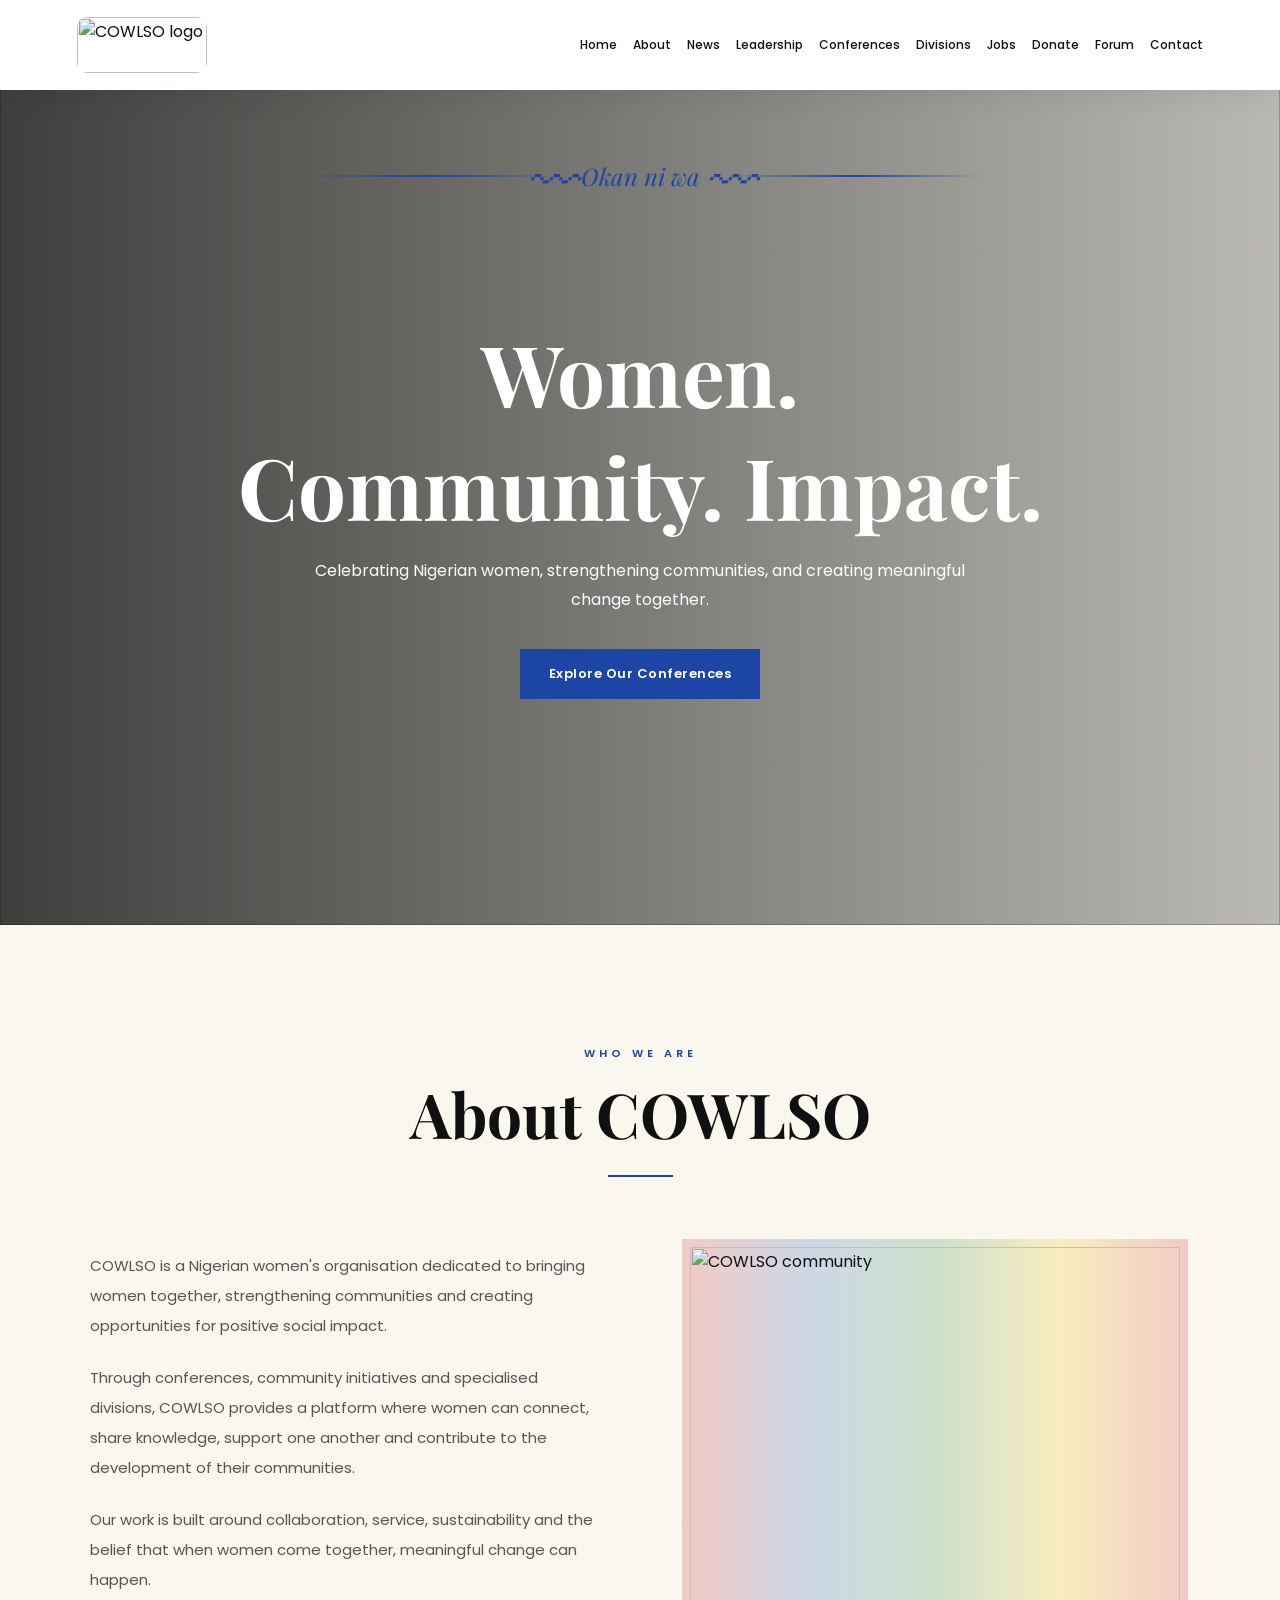
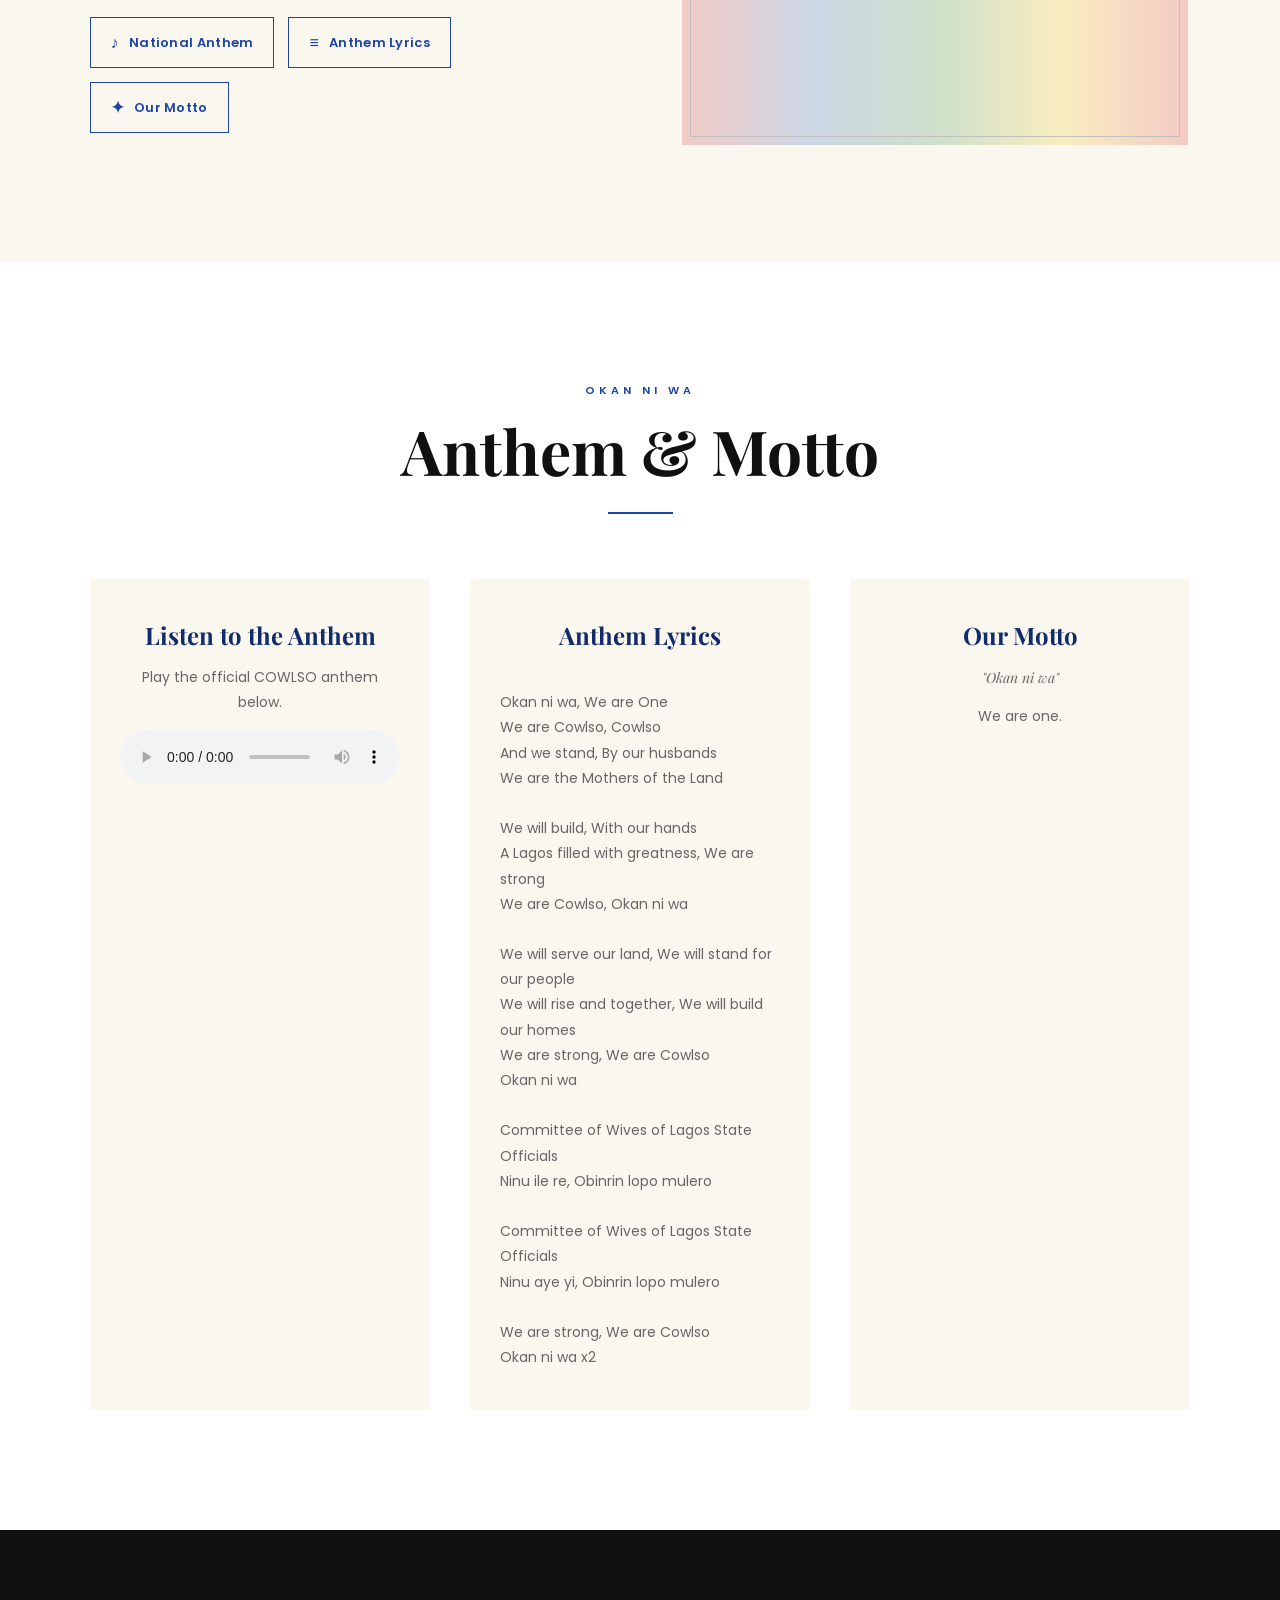
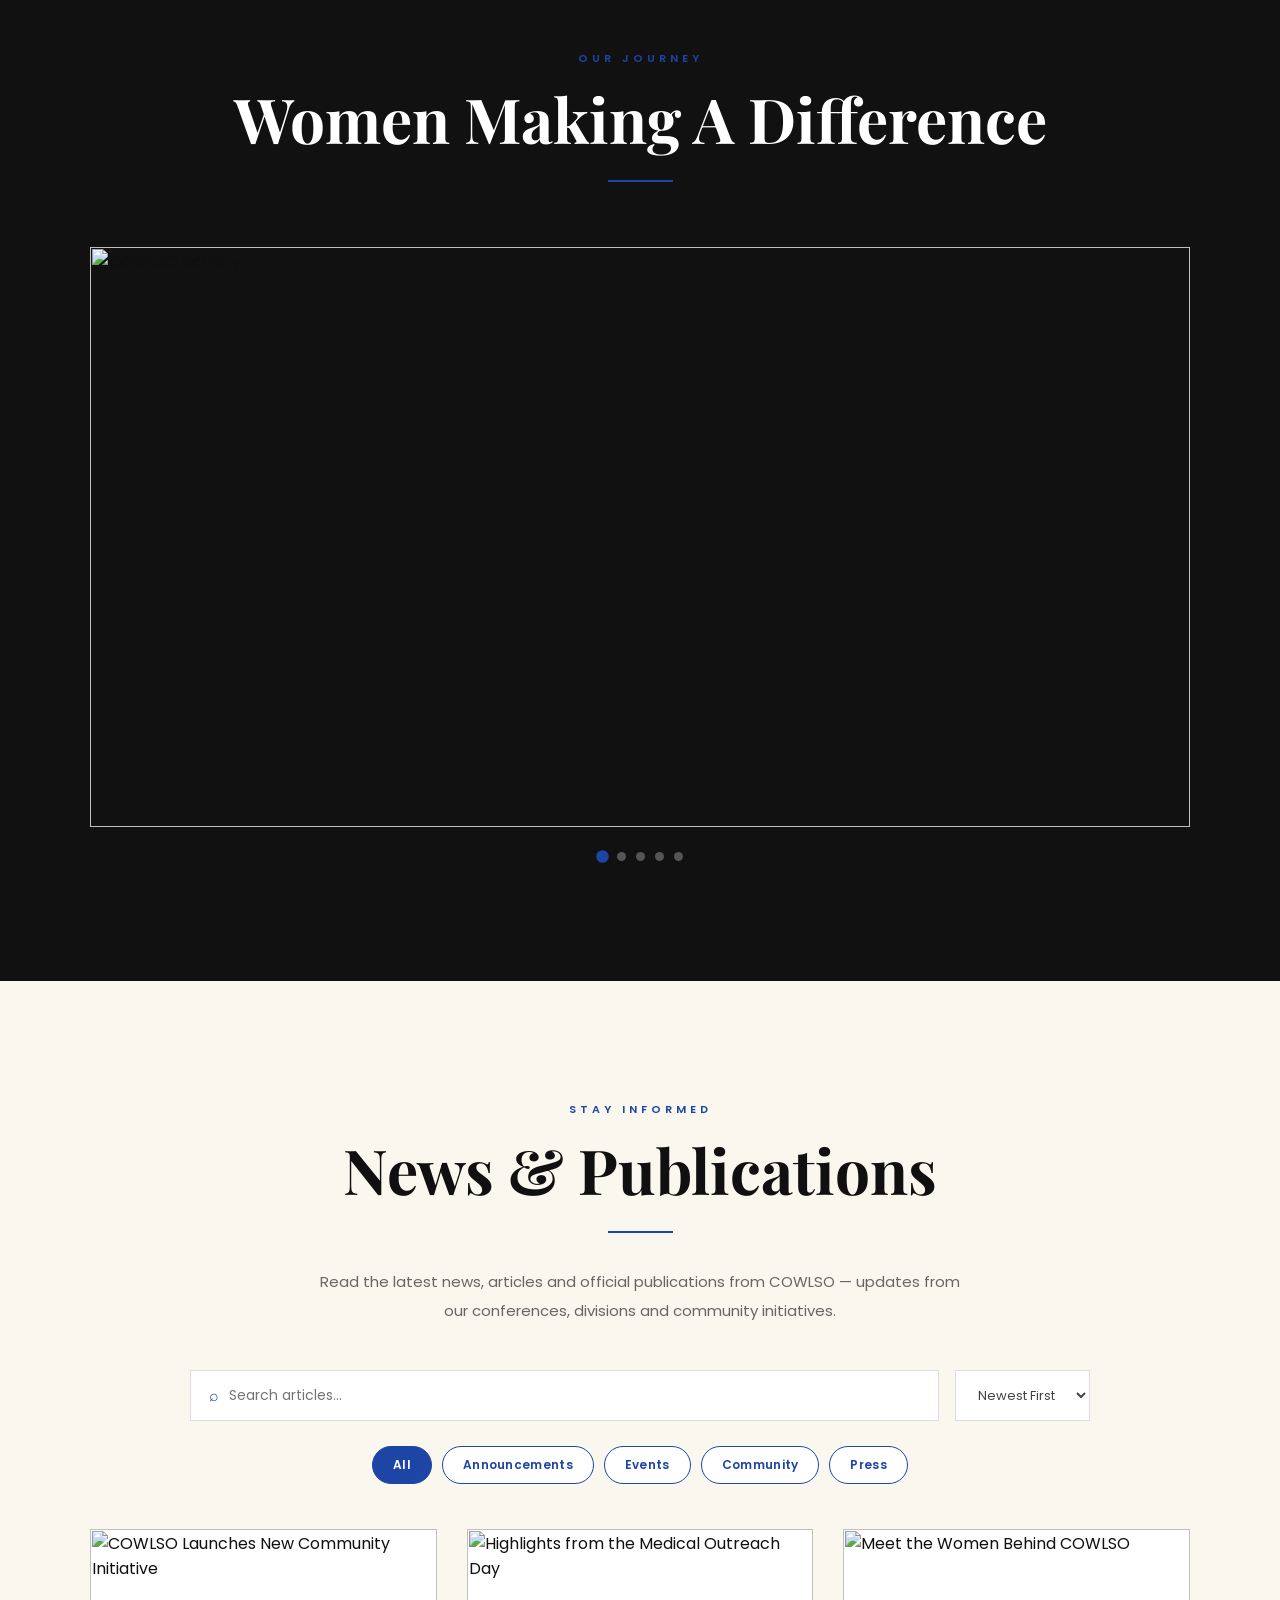
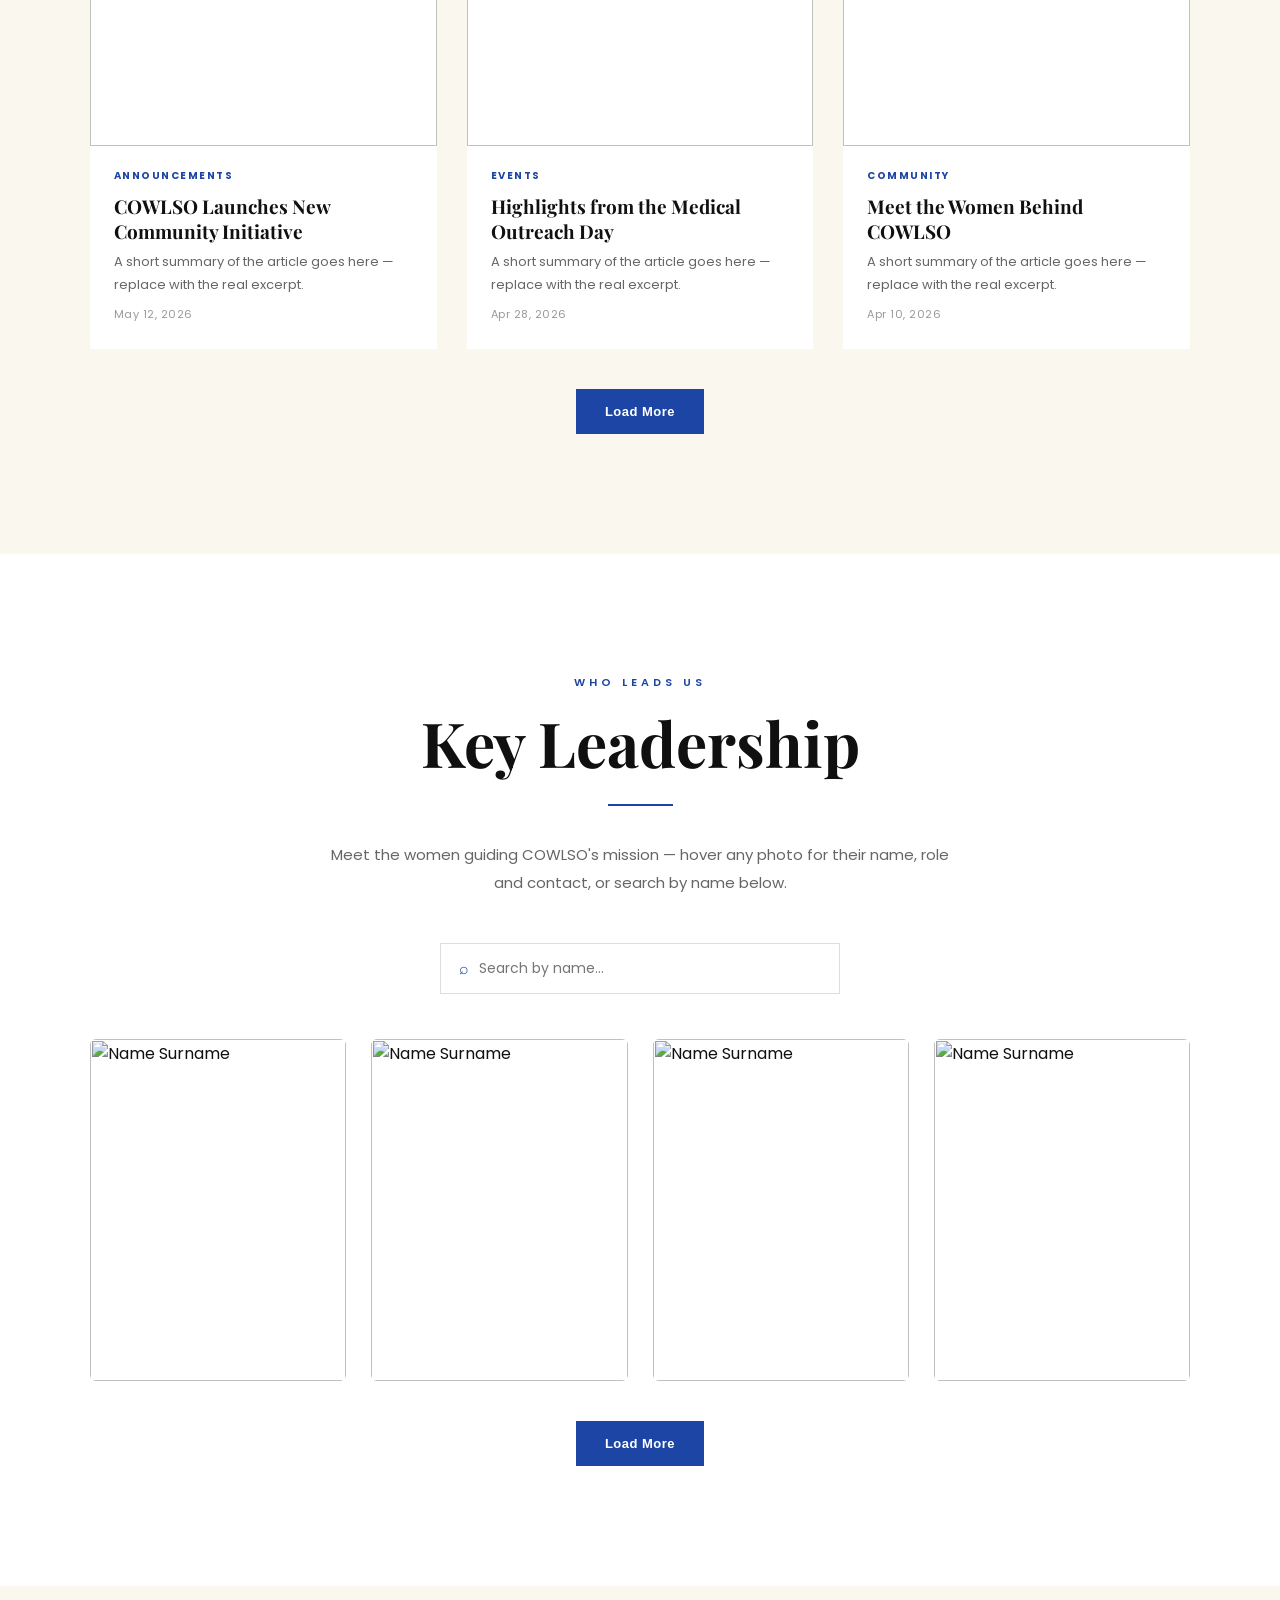
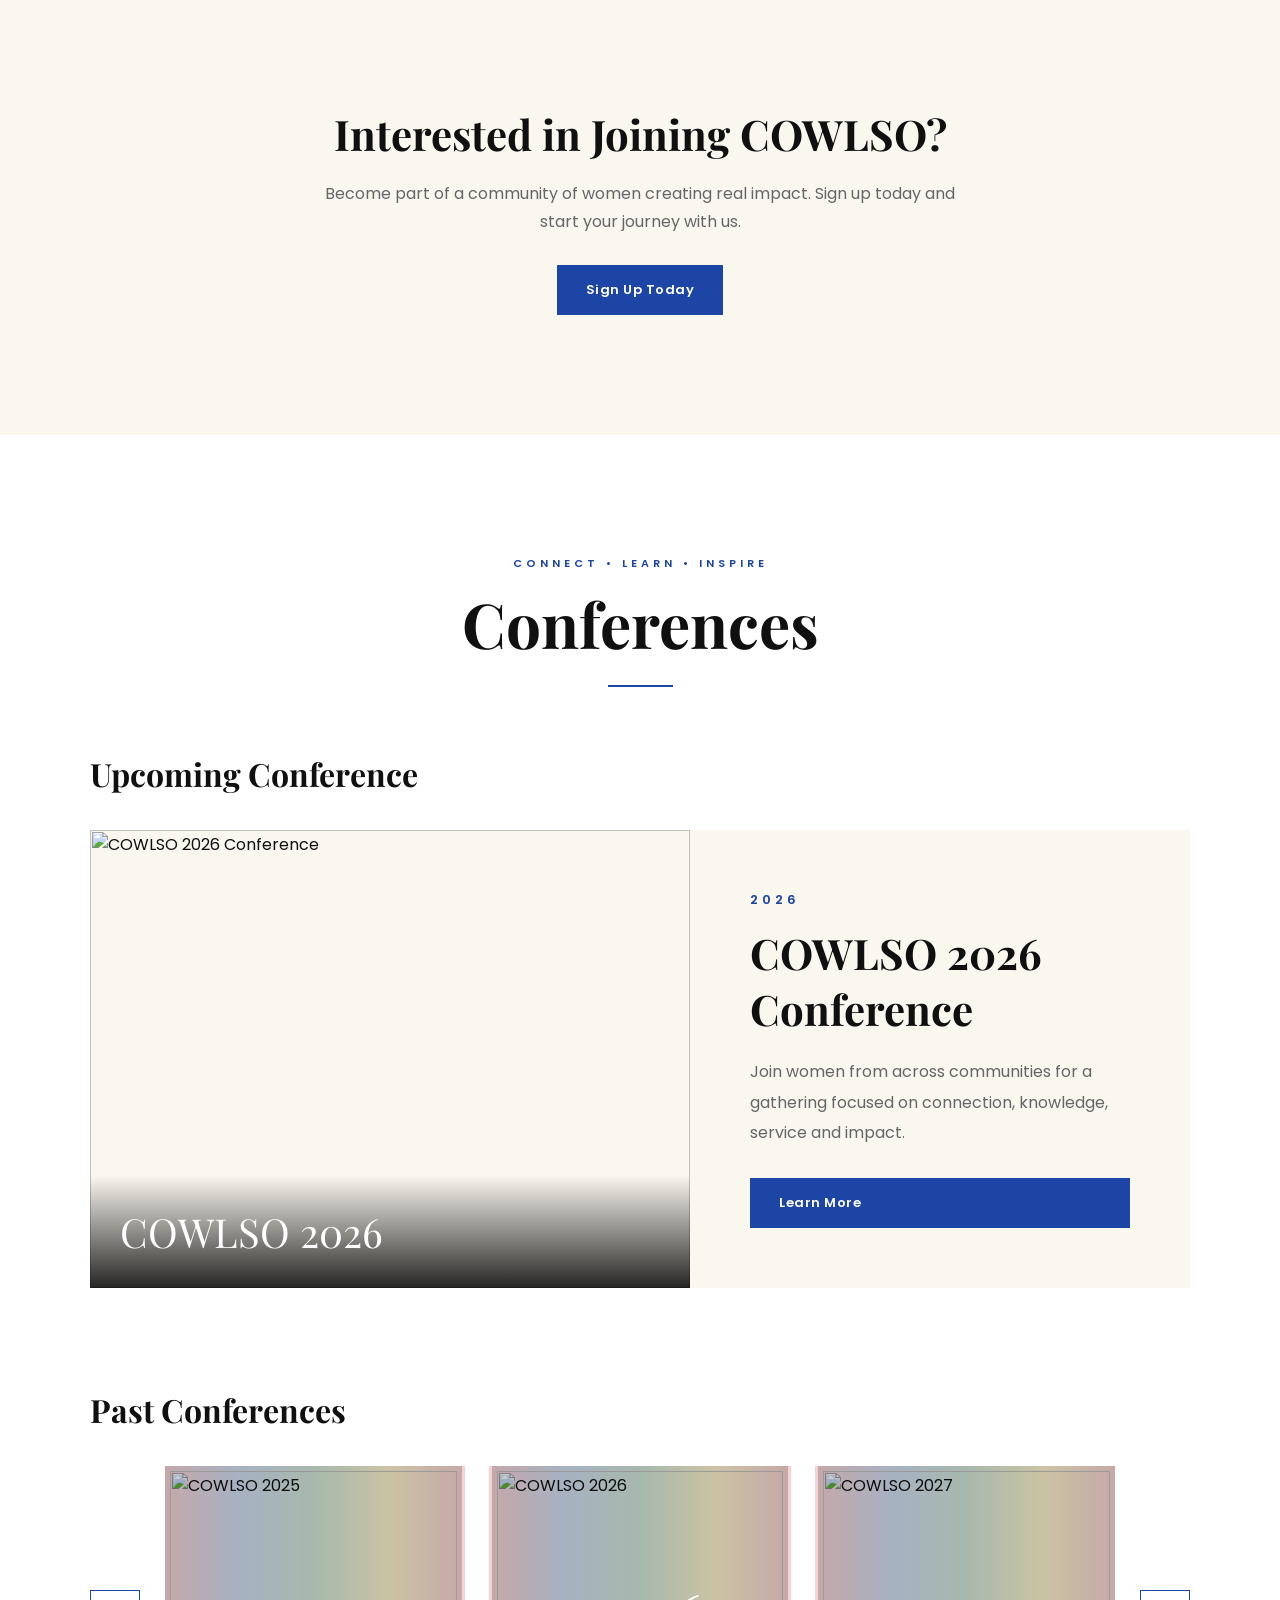
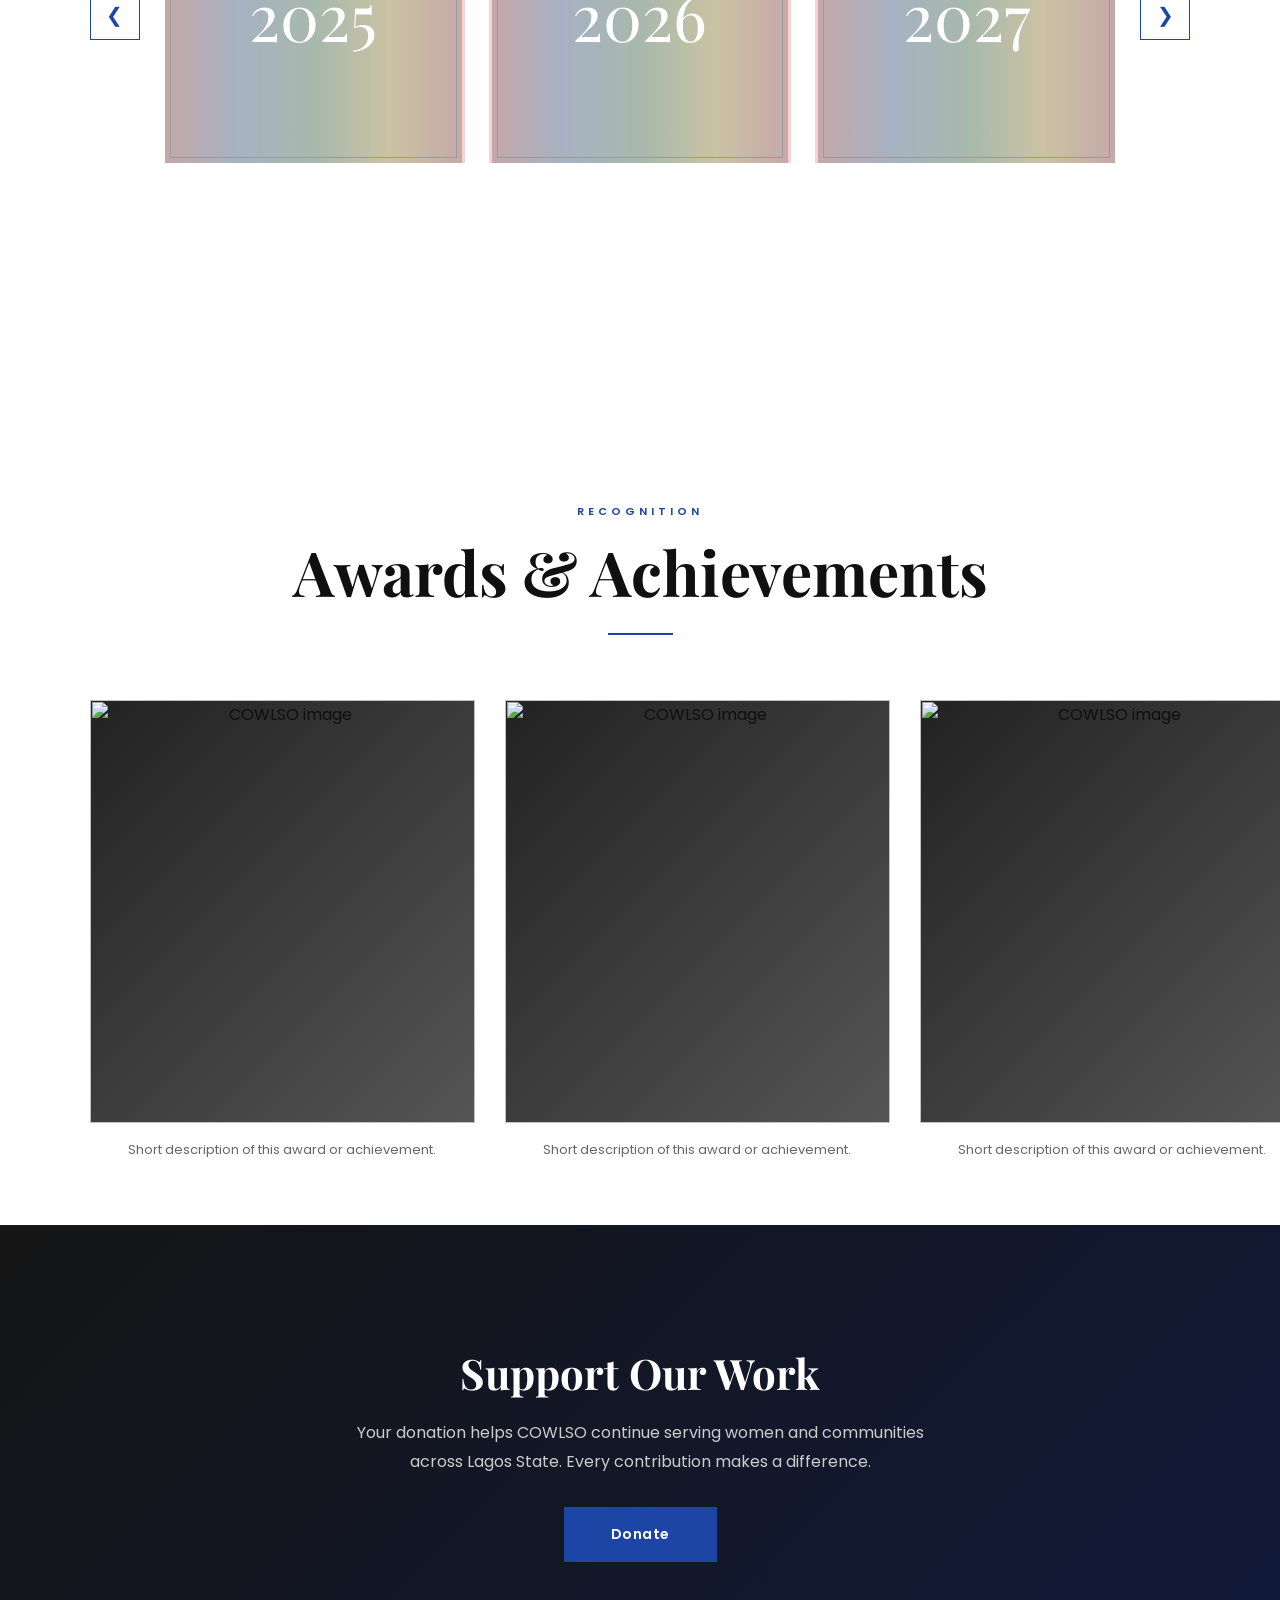
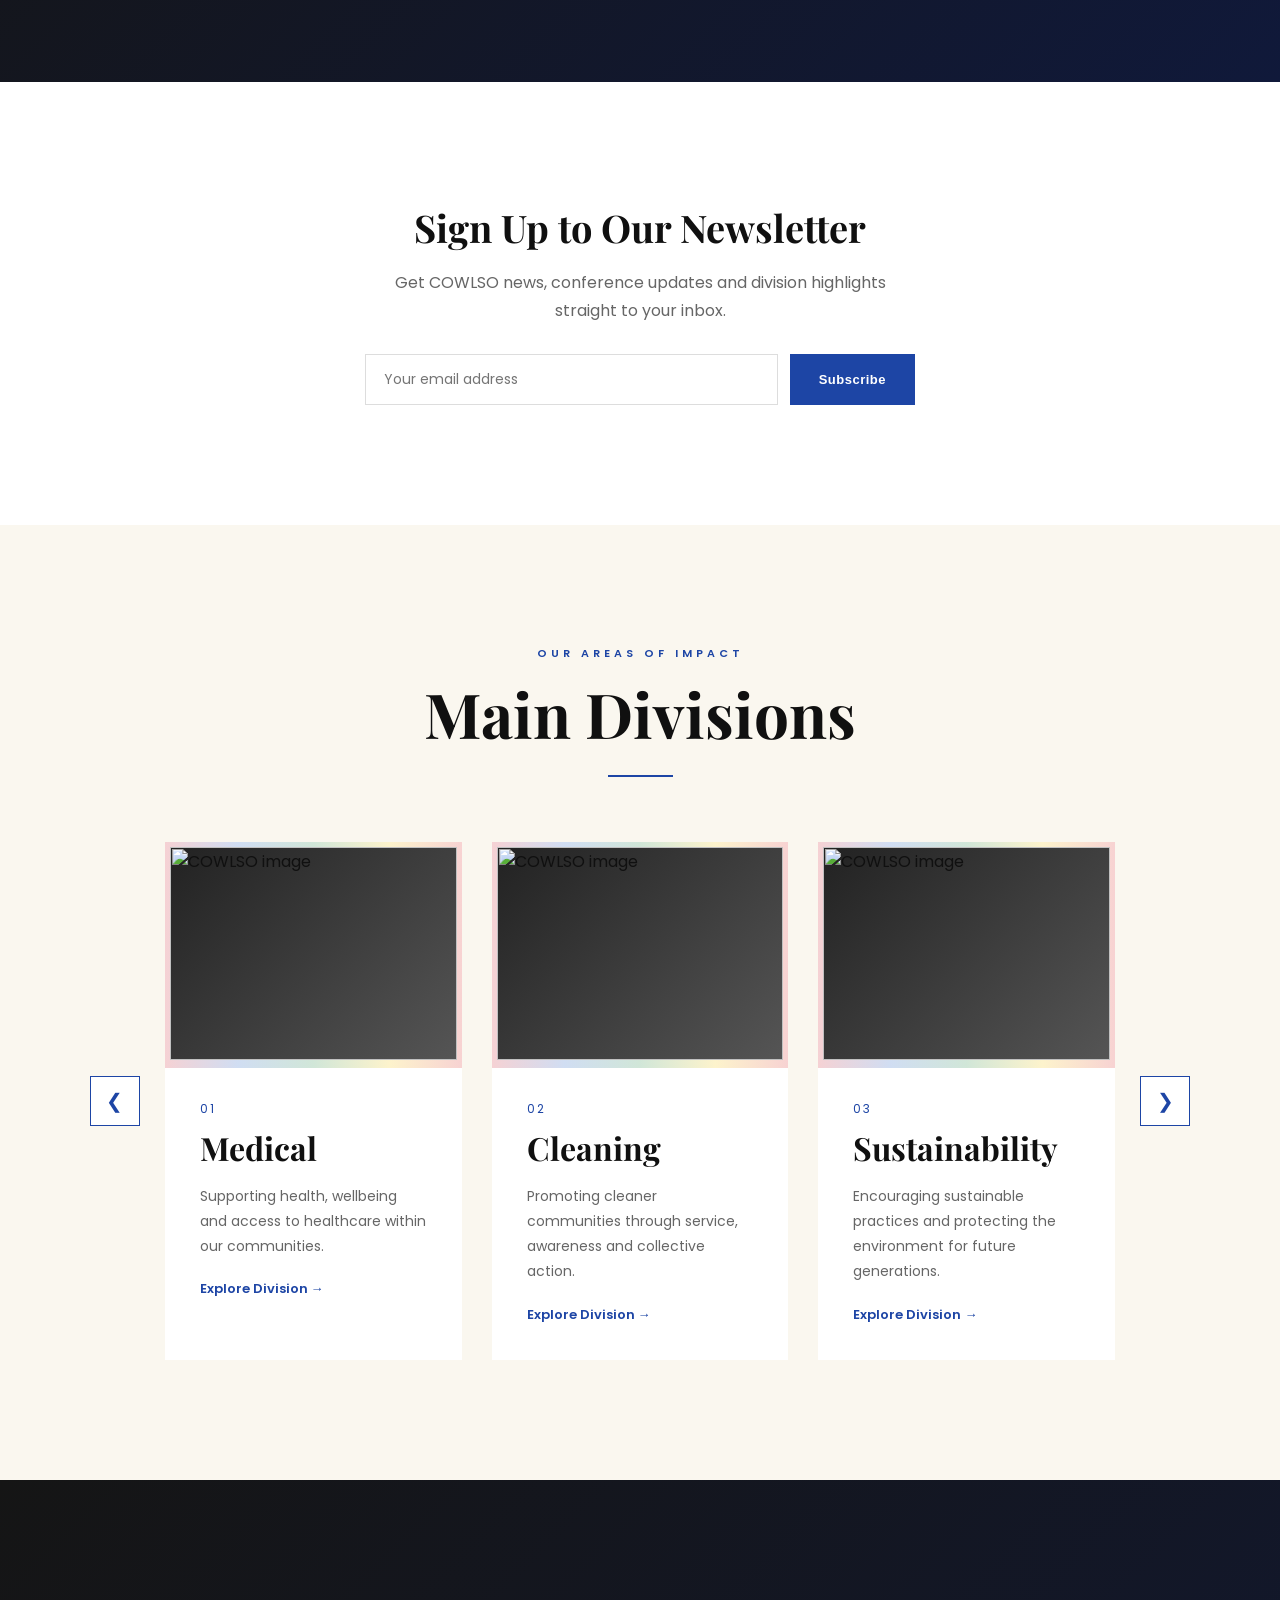
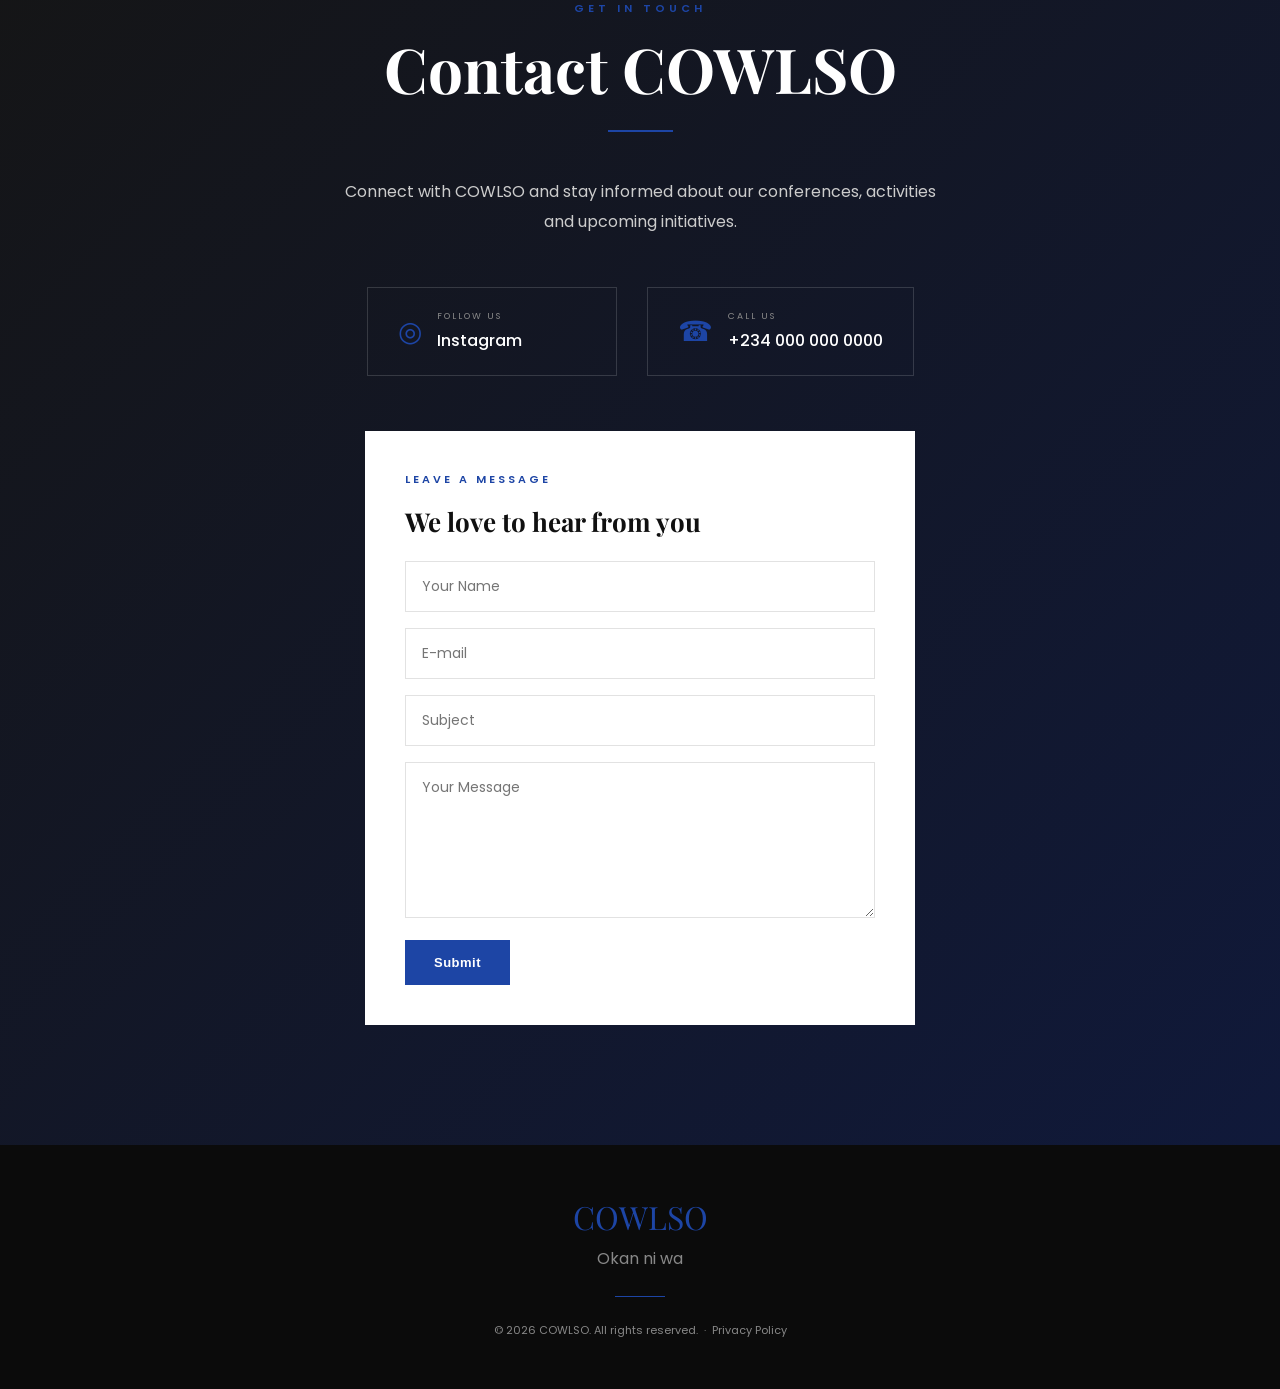
==== commit d752a022: "MG" ====
--- a/index.html
+++ b/index.html
@@ -1,5 +1,6 @@
 
 
+Index · HTML
 <!DOCTYPE html>
 <html lang="en">
 <head>
@@ -22,12 +23,12 @@
 <header class="navbar">
  
     <a href="#home" class="brand">
-
-
-    <div class="logo-rect">
-        <img src="images/logo.png" alt="COWLSO logo">
-    </div>
-</div>
+     
+ 
+            <div class="logo-rect">
+                <!-- REPLACE src WITH YOUR ACTUAL COWLSO LOGO IMAGE -->
+                <img src="images/logo.png" alt="COWLSO logo">
+            </div>
     </a>
  
     <button class="menu-toggle" id="menuToggle">
@@ -36,9 +37,15 @@
  
     <nav id="navMenu">
         <a href="#home">Home</a>
-        <a href="#about">About COWLSO</a>
+        <a href="#about">About</a>
+        <a href="#news">News</a>
+        <a href="#leadership">Leadership</a>
         <a href="#conferences">Conferences</a>
-        <a href="#divisions">Main Division</a>
+        <a href="#divisions">Divisions</a>
+        <a href="jobs.html">Jobs</a>
+        <a href="#donate">Donate</a>
+        <!-- REPLACE href WITH YOUR ACTUAL COMMUNITY FORUM URL -->
+        <a href="https://forum.cowlso.org" target="_blank">Forum</a>
         <a href="#contact">Contact</a>
     </nav>
  
@@ -188,26 +195,26 @@
             <h3>Anthem Lyrics</h3>
             <!-- REPLACE WITH THE ACTUAL LYRICS -->
             <p class="anthem-lyrics-text">
-Okan ni wa, We are One
+                Okan ni wa, We are One
 We are Cowlso, Cowlso
 And we stand, By our husbands
 We are the Mothers of the Land
-
+ 
 We will build, With our hands
 A Lagos filled with greatness, We are strong
 We are Cowlso, Okan ni wa
-
+ 
 We will serve our land, We will stand for our people
 We will rise and together, We will build our homes
 We are strong, We are Cowlso
 Okan ni wa
-
+ 
 Committee of Wives of Lagos State Officials
 Ninu ile re, Obinrin lopo mulero
-
+ 
 Committee of Wives of Lagos State Officials
 Ninu aye yi, Obinrin lopo mulero
-
+ 
 We are strong, We are Cowlso
 Okan ni wa x2
             </p>
@@ -216,6 +223,7 @@
         <div class="anthem-block" id="motto">
             <h3>Our Motto</h3>
             <p class="motto-phrase">"Okan ni wa"</p>
+            <!-- REPLACE WITH THE ENGLISH MEANING / EXPLANATION -->
             <p>
                 We are one.
             </p>
@@ -272,6 +280,116 @@
         <span class="story-dot"></span>
         <span class="story-dot"></span>
         <span class="story-dot"></span>
+ 
+    </div>
+ 
+</section>
+ 
+ 
+<!-- ================= NEWS / ARTICLES / PUBLICATIONS ================= -->
+ 
+<section class="news section" id="news">
+ 
+    <div class="section-heading">
+        <span>STAY INFORMED</span>
+        <h2>News &amp; Publications</h2>
+        <div class="heading-line"></div>
+    </div>
+ 
+    <p class="section-intro">
+        Read the latest news, articles and official publications from
+        COWLSO — updates from our conferences, divisions and community
+        initiatives.
+    </p>
+ 
+    <div class="news-controls">
+ 
+        <div class="news-search">
+            <span class="news-search-icon">⌕</span>
+            <input type="text" id="newsSearchInput" placeholder="Search articles...">
+        </div>
+ 
+        <select id="newsSortSelect" class="news-sort">
+            <option value="newest">Newest First</option>
+            <option value="oldest">Oldest First</option>
+        </select>
+ 
+    </div>
+ 
+    <!-- REPLACE these filter tags with your actual categories -->
+    <div class="news-filters" id="newsFilters">
+        <button class="filter-pill active" data-filter="all">All</button>
+        <button class="filter-pill" data-filter="announcements">Announcements</button>
+        <button class="filter-pill" data-filter="events">Events</button>
+        <button class="filter-pill" data-filter="community">Community</button>
+        <button class="filter-pill" data-filter="press">Press</button>
+    </div>
+ 
+    <div class="news-grid" id="newsGrid">
+        <!-- populated by script.js from the newsData array — edit that
+             array to add, remove or edit articles -->
+    </div>
+ 
+    <div class="load-more-wrap">
+        <button class="gold-button" id="loadMoreNews">
+            Load More
+        </button>
+    </div>
+ 
+</section>
+ 
+ 
+<!-- ================= KEY LEADERSHIP ================= -->
+ 
+<section class="leadership section alt-bg" id="leadership">
+ 
+    <div class="section-heading">
+        <span>WHO LEADS US</span>
+        <h2>Key Leadership</h2>
+        <div class="heading-line"></div>
+    </div>
+ 
+    <p class="section-intro">
+        Meet the women guiding COWLSO's mission — hover any photo for
+        their name, role and contact, or search by name below.
+    </p>
+ 
+    <div class="leadership-search">
+        <span class="news-search-icon">⌕</span>
+        <input type="text" id="leadershipSearchInput" placeholder="Search by name...">
+    </div>
+ 
+    <div class="leadership-grid" id="leadershipGrid">
+        <!-- populated by script.js from the leadershipData array — edit
+             that array to add, remove or edit members -->
+    </div>
+ 
+    <div class="load-more-wrap">
+        <button class="gold-button" id="loadMoreLeadership">
+            Load More
+        </button>
+    </div>
+ 
+</section>
+ 
+ 
+<!-- ================= JOIN COWLSO CTA ================= -->
+ 
+<section class="join-cta section">
+ 
+    <div class="join-cta-inner">
+ 
+        <h2>Interested in Joining COWLSO?</h2>
+ 
+        <p>
+            Become part of a community of women creating real impact.
+            Sign up today and start your journey with us.
+        </p>
+ 
+        <!-- REPLACE href WITH YOUR ACTUAL SIGN-UP LINK -->
+        <a href="https://example.com/join" target="_blank" class="gold-button">
+            Sign Up Today
+        </a>
  
     </div>
  
@@ -362,7 +480,7 @@
  
                     <!-- 2025 -->
  
-                    <a class="year-card" href="C-2025.HTML">
+                    <a class="year-card" href="conference-2025.html">
  
                         <div class="square-lights">
  
@@ -371,7 +489,7 @@
                             <span class="square-light green"></span>
                             <span class="square-light yellow"></span>
  
-                            <img src="images/2025.jpg"
+                            <img src="images/conference-2025.jpg"
                                  alt="COWLSO 2025">
  
                             <div class="year-overlay">
@@ -627,6 +745,101 @@
 </section>
  
  
+<!-- ================= AWARDS & ACHIEVEMENTS ================= -->
+ 
+<section class="awards section alt-bg" id="awards">
+ 
+    <div class="section-heading">
+        <span>RECOGNITION</span>
+        <h2>Awards &amp; Achievements</h2>
+        <div class="heading-line"></div>
+    </div>
+ 
+    <div class="awards-grid">
+ 
+        <!-- REPLACE with actual award images and descriptions -->
+        <div class="award-card">
+            <img src="images/award-1.jpg" alt="COWLSO award">
+            <p>Short description of this award or achievement.</p>
+        </div>
+ 
+        <div class="award-card">
+            <img src="images/award-2.jpg" alt="COWLSO award">
+            <p>Short description of this award or achievement.</p>
+        </div>
+ 
+        <div class="award-card">
+            <img src="images/award-3.jpg" alt="COWLSO award">
+            <p>Short description of this award or achievement.</p>
+        </div>
+ 
+    </div>
+ 
+</section>
+ 
+ 
+<!-- ================= DONATE ================= -->
+ 
+<section class="donate section" id="donate">
+ 
+    <div class="donate-inner">
+ 
+        <h2>Support Our Work</h2>
+ 
+        <p>
+            Your donation helps COWLSO continue serving women and
+            communities across Lagos State. Every contribution makes
+            a difference.
+        </p>
+ 
+        <!-- REPLACE href WITH YOUR ACTUAL DONATION LINK -->
+        <a href="https://example.com/donate" target="_blank" class="gold-button donate-button">
+            Donate
+        </a>
+ 
+    </div>
+ 
+</section>
+ 
+ 
+<!-- ================= NEWSLETTER ================= -->
+ 
+<section class="newsletter section alt-bg" id="newsletter">
+ 
+    <div class="newsletter-inner">
+ 
+        <h2>Sign Up to Our Newsletter</h2>
+ 
+        <p>
+            Get COWLSO news, conference updates and division highlights
+            straight to your inbox.
+        </p>
+ 
+        <!-- Mailchimp embedded form — replace action URL with your own
+             Mailchimp list's "post" URL (Audience → Signup forms →
+             Embedded forms), and keep the hidden bot-protection field
+             with the matching u/id values from your embed code. -->
+        <form action="https://YOURDOMAIN.us1.list-manage.com/subscribe/post?u=YOUR_U_ID&amp;id=YOUR_LIST_ID"
+              method="post"
+              target="_blank"
+              class="newsletter-form">
+ 
+            <input type="email" name="EMAIL" placeholder="Your email address" required>
+ 
+            <!-- Mailchimp bot-protection honeypot — leave as-is -->
+            <div style="position:absolute; left:-5000px;" aria-hidden="true">
+                <input type="text" name="b_YOUR_U_ID_YOUR_LIST_ID" tabindex="-1" value="">
+            </div>
+ 
+            <button type="submit" class="gold-button">Subscribe</button>
+ 
+        </form>
+ 
+    </div>
+ 
+</section>
+ 
+ 
 <!-- ================= MAIN DIVISIONS ================= -->
  
 <section class="divisions section" id="divisions">
@@ -680,7 +893,7 @@
                             healthcare within our communities.
                         </p>
  
-                        <a href="#medical.html" class="text-link">
+                        <a href="medical.html" class="text-link">
                             Explore Division →
                         </a>
  
@@ -716,7 +929,7 @@
                             service, awareness and collective action.
                         </p>
  
-                        <a href="Cleaning" class="text-link">
+                        <a href="cleaning.html" class="text-link">
                             Explore Division →
                         </a>
  
@@ -826,6 +1039,27 @@
  
         </div>
  
+        <!-- formsubmit.co contact form — replace YOUREMAIL below with
+             the address you want messages sent to. The first time
+             someone submits, formsubmit.co emails you a confirmation
+             link you must click once to activate it. -->
+        <form action="https://formsubmit.co/YOUREMAIL@example.com" method="POST" class="contact-form">
+ 
+            <span class="contact-form-eyebrow">LEAVE A MESSAGE</span>
+            <h3>We love to hear from you</h3>
+ 
+            <input type="hidden" name="_subject" value="New message from COWLSO website">
+            <input type="hidden" name="_captcha" value="false">
+ 
+            <input type="text" name="name" placeholder="Your Name" required>
+            <input type="email" name="email" placeholder="E-mail" required>
+            <input type="text" name="subject" placeholder="Subject">
+            <textarea name="message" placeholder="Your Message" rows="6" required></textarea>
+ 
+            <button type="submit" class="gold-button">Submit</button>
+ 
+        </form>
+ 
     </div>
  
 </section>
@@ -847,6 +1081,8 @@
  
     <p class="copyright">
         © 2026 COWLSO. All rights reserved.
+        &nbsp;·&nbsp;
+        <a href="privacy.html">Privacy Policy</a>
     </p>
  
 </footer>
@@ -856,4 +1092,4 @@
  
 </body>
 </html>
- 
+ 
--- a/style.css
+++ b/style.css
@@ -84,16 +84,28 @@
 
 nav {
     display: flex;
-    gap: 38px;
+    gap: 24px;
 }
 
 nav a {
-    font-size: 14px;
+    font-size: 13px;
     font-weight: 500;
 
     position: relative;
 
     transition: 0.3s;
+}
+
+@media (max-width: 1300px) and (min-width: 901px) {
+
+    nav {
+        gap: 16px;
+    }
+
+    nav a {
+        font-size: 12px;
+    }
+
 }
 
 nav a::after {
@@ -154,8 +166,8 @@
 }
 
 .logo-rect {
-    width: 170px;
-    height: 70px;
+    width: 130px;
+    height: 56px;
 
     background: white;
 
@@ -275,22 +287,18 @@
 
 .hero-image {
     position: absolute;
-    inset: 10;
-    width: 100%;
+
+    inset: 0;
+
+    z-index: 0;
+}
+
+.hero-image img {
     height: 100%;
-    overflow: hidden;
-    display: flex;
-    align-items: center;
-    justify-content: center;
-    padding-top: 340px;
-}
-.hero-image img {
-    width: 100%;
-    height: auto;
-    display: block;
-    object-fit: contain;
-    object-position: center;
-}
+    object-fit: cover;
+    object-position: center 22%;
+}
+
 .hero-overlay {
     position: absolute;
 
@@ -1446,6 +1454,14 @@
     .section,
     .story {
         padding: 85px 5%;
+    }
+
+    .hero {
+        min-height: 85vh;
+    }
+
+    .hero-image img {
+        object-position: center 30%;
     }
 
     .hero-content {
@@ -1863,4 +1879,944 @@
     .sponsors-grid {
         grid-template-columns: 1fr;
     }
+}
+
+
+/* =====================================================
+   YEAR HERO — background photo slideshow
+   ===================================================== */
+
+.year-hero {
+    position: relative;
+
+    background: #101010;
+
+    overflow: hidden;
+}
+
+.year-hero-slides {
+    position: absolute;
+    inset: 0;
+    z-index: 0;
+}
+
+.year-hero-slide {
+    position: absolute;
+    inset: 0;
+
+    opacity: 0;
+
+    transition: opacity 1.4s ease;
+}
+
+.year-hero-slide.active {
+    opacity: 1;
+}
+
+.year-hero-slide img {
+    width: 100%;
+    height: 100%;
+    object-fit: cover;
+}
+
+.year-hero-overlay {
+    position: absolute;
+    inset: 0;
+
+    background: linear-gradient(135deg, rgba(21,21,21,0.8), rgba(16,25,58,0.8));
+
+    z-index: 1;
+}
+
+.year-hero-content {
+    position: relative;
+    z-index: 2;
+
+    display: flex;
+    flex-direction: column;
+    align-items: center;
+}
+
+
+/* =====================================================
+   PHOTOS — grid + load more + download
+   ===================================================== */
+
+.photo-grid {
+    max-width: 1200px;
+
+    margin: 0 auto 40px;
+
+    display: grid;
+
+    grid-template-columns: repeat(3, 1fr);
+
+    gap: 25px;
+}
+
+.photo-grid .photo-card {
+    position: relative;
+
+    flex: initial;
+
+    aspect-ratio: 4 / 3;
+
+    overflow: hidden;
+
+    border-radius: 6px;
+}
+
+.photo-download {
+    position: absolute;
+
+    top: 12px;
+    right: 12px;
+
+    width: 38px;
+    height: 38px;
+
+    border-radius: 50%;
+
+    background: rgba(29,69,165,0.85);
+
+    color: white;
+
+    display: flex;
+    align-items: center;
+    justify-content: center;
+
+    font-size: 15px;
+
+    opacity: 0;
+
+    transform: translateY(-6px);
+
+    transition: 0.3s;
+}
+
+.photo-card:hover .photo-download {
+    opacity: 1;
+    transform: translateY(0);
+}
+
+.hidden-photo {
+    display: none;
+}
+
+
+/* =====================================================
+   TESTIMONIALS — center-focus carousel
+   ===================================================== */
+
+.testimonials {
+    background: linear-gradient(135deg, #151515, #10193a);
+
+    color: white;
+
+    text-align: center;
+}
+
+.testimonials-subtitle {
+    max-width: 550px;
+
+    margin: 15px auto 0;
+
+    color: #ccc;
+
+    line-height: 1.8;
+
+    font-size: 14px;
+}
+
+.testimonial-slider {
+    display: flex;
+
+    align-items: center;
+
+    justify-content: center;
+
+    max-width: 1100px;
+
+    margin: 60px auto 0;
+}
+
+.testimonial-card {
+    flex: 0 0 300px;
+
+    background: rgba(255,255,255,0.05);
+
+    border-radius: 8px;
+
+    padding: 45px 26px 26px;
+
+    text-align: center;
+
+    color: #bbb;
+
+    opacity: 0.4;
+
+    transform: scale(0.85);
+
+    transition: 0.5s ease;
+
+    margin: 0 -18px;
+
+    position: relative;
+
+    pointer-events: none;
+}
+
+.testimonial-card.active {
+    flex: 0 0 440px;
+
+    background: white;
+
+    color: #333;
+
+    opacity: 1;
+
+    transform: scale(1);
+
+    z-index: 2;
+
+    box-shadow: 0 30px 60px rgba(0,0,0,0.35);
+
+    margin: 0 20px;
+
+    pointer-events: auto;
+}
+
+.testimonial-avatar {
+    width: 74px;
+    height: 74px;
+
+    border-radius: 50%;
+
+    overflow: hidden;
+
+    border: 3px solid var(--gold);
+
+    margin: -68px auto 18px;
+
+    background: white;
+}
+
+.testimonial-card.active .testimonial-avatar {
+    width: 92px;
+    height: 92px;
+
+    margin: -82px auto 20px;
+}
+
+.testimonial-avatar img {
+    width: 100%;
+    height: 100%;
+    object-fit: cover;
+}
+
+.testimonial-card .stars {
+    color: var(--yellow);
+
+    font-size: 13px;
+
+    margin-bottom: 14px;
+
+    letter-spacing: 2px;
+}
+
+.testimonial-quote {
+    font-style: italic;
+
+    line-height: 1.8;
+
+    font-size: 14px;
+
+    margin-bottom: 16px;
+}
+
+.testimonial-card.active .testimonial-quote {
+    font-size: 15px;
+}
+
+.testimonial-name {
+    display: block;
+
+    font-family: var(--heading-font);
+
+    font-size: 15px;
+
+    margin-bottom: 2px;
+}
+
+.testimonial-role {
+    font-size: 11px;
+
+    letter-spacing: 0.5px;
+
+    color: var(--gold);
+}
+
+.testimonial-card:not(.active) .testimonial-role {
+    color: #999;
+}
+
+.testimonial-dots {
+    display: flex;
+
+    justify-content: center;
+
+    gap: 10px;
+
+    margin-top: 45px;
+}
+
+.testimonial-dot {
+    width: 9px;
+    height: 9px;
+
+    border-radius: 50%;
+
+    background: rgba(255,255,255,0.3);
+
+    cursor: pointer;
+
+    transition: 0.3s;
+}
+
+.testimonial-dot.active {
+    background: var(--gold);
+
+    transform: scale(1.4);
+}
+
+
+/* =====================================================
+   MOBILE — new sections
+   ===================================================== */
+
+@media (max-width: 900px) {
+
+    .photo-grid {
+        grid-template-columns: repeat(2, 1fr);
+    }
+
+    .testimonial-card.side {
+        display: none;
+    }
+
+    .testimonial-card.active {
+        flex: 0 0 90%;
+    }
+}
+
+@media (max-width: 600px) {
+
+    .photo-grid {
+        grid-template-columns: 1fr;
+    }
+}
+
+
+/* =====================================================
+   SHARED — section intro paragraph
+   ===================================================== */
+
+.section-intro {
+    max-width: 650px;
+
+    margin: -30px auto 45px;
+
+    text-align: center;
+
+    color: #666;
+
+    line-height: 1.9;
+
+    font-size: 15px;
+}
+
+
+/* =====================================================
+   NEWS / ARTICLES / PUBLICATIONS
+   ===================================================== */
+
+.news-controls {
+    max-width: 900px;
+
+    margin: 0 auto 25px;
+
+    display: flex;
+
+    gap: 16px;
+
+    flex-wrap: wrap;
+
+    justify-content: center;
+}
+
+.news-search {
+    flex: 1 1 320px;
+
+    display: flex;
+
+    align-items: center;
+
+    gap: 10px;
+
+    border: 1px solid #ddd;
+
+    padding: 12px 18px;
+
+    background: white;
+}
+
+.news-search-icon {
+    color: var(--gold);
+
+    font-size: 16px;
+}
+
+.news-search input,
+.leadership-search input {
+    border: none;
+
+    outline: none;
+
+    font-family: var(--body-font);
+
+    font-size: 14px;
+
+    width: 100%;
+}
+
+.news-sort {
+    border: 1px solid #ddd;
+
+    background: white;
+
+    padding: 12px 18px;
+
+    font-family: var(--body-font);
+
+    font-size: 13px;
+
+    color: #444;
+
+    cursor: pointer;
+}
+
+.news-filters {
+    display: flex;
+
+    flex-wrap: wrap;
+
+    justify-content: center;
+
+    gap: 10px;
+
+    margin-bottom: 45px;
+}
+
+.filter-pill {
+    border: 1px solid var(--gold);
+
+    background: white;
+
+    color: var(--gold);
+
+    padding: 9px 20px;
+
+    font-size: 12px;
+
+    font-weight: 600;
+
+    letter-spacing: 0.3px;
+
+    cursor: pointer;
+
+    border-radius: 30px;
+
+    transition: 0.3s;
+
+    font-family: var(--body-font);
+}
+
+.filter-pill.active,
+.filter-pill:hover {
+    background: var(--gold);
+
+    color: white;
+}
+
+.news-grid {
+    max-width: 1200px;
+
+    margin: 0 auto 40px;
+
+    display: grid;
+
+    grid-template-columns: repeat(3, 1fr);
+
+    gap: 30px;
+}
+
+.news-card {
+    background: white;
+
+    overflow: hidden;
+
+    transition: 0.35s;
+}
+
+.news-card:hover {
+    transform: translateY(-6px);
+
+    box-shadow: 0 20px 40px rgba(0,0,0,0.1);
+}
+
+.news-card-image {
+    aspect-ratio: 16 / 10;
+
+    overflow: hidden;
+}
+
+.news-card-image img {
+    width: 100%;
+    height: 100%;
+    object-fit: cover;
+}
+
+.news-card-body {
+    padding: 22px 24px 26px;
+}
+
+.news-card-category {
+    color: var(--gold);
+
+    font-size: 10px;
+
+    letter-spacing: 1.5px;
+
+    font-weight: 700;
+
+    text-transform: uppercase;
+}
+
+.news-card h3 {
+    font-family: var(--heading-font);
+
+    font-size: 19px;
+
+    margin: 10px 0 8px;
+
+    line-height: 1.3;
+}
+
+.news-card p {
+    font-size: 13px;
+
+    color: #666;
+
+    line-height: 1.7;
+
+    margin-bottom: 10px;
+}
+
+.news-card-date {
+    font-size: 11px;
+
+    color: #999;
+
+    letter-spacing: 0.5px;
+}
+
+.news-empty {
+    text-align: center;
+
+    color: #999;
+
+    grid-column: 1 / -1;
+
+    padding: 40px 0;
+}
+
+
+/* =====================================================
+   KEY LEADERSHIP
+   ===================================================== */
+
+.leadership-search {
+    max-width: 400px;
+
+    margin: 0 auto 45px;
+
+    display: flex;
+
+    align-items: center;
+
+    gap: 10px;
+
+    border: 1px solid #ddd;
+
+    padding: 12px 18px;
+
+    background: white;
+}
+
+.leadership-grid {
+    max-width: 1200px;
+
+    margin: 0 auto 40px;
+
+    display: grid;
+
+    grid-template-columns: repeat(4, 1fr);
+
+    gap: 25px;
+}
+
+.leader-card {
+    position: relative;
+
+    aspect-ratio: 3 / 4;
+
+    overflow: hidden;
+
+    border-radius: 6px;
+}
+
+.leader-card img {
+    width: 100%;
+    height: 100%;
+    object-fit: cover;
+}
+
+.leader-overlay {
+    position: absolute;
+
+    inset: auto 0 0 0;
+
+    padding: 16px;
+
+    background: rgba(29,69,165,0.75);
+
+    color: white;
+
+    opacity: 0;
+
+    transform: translateY(10px);
+
+    transition: 0.3s ease;
+}
+
+.leader-card:hover .leader-overlay,
+.leader-card:focus-within .leader-overlay {
+    opacity: 1;
+    transform: translateY(0);
+}
+
+.leader-overlay strong {
+    display: block;
+    font-size: 14px;
+}
+
+.leader-overlay span {
+    display: block;
+    font-size: 11px;
+    opacity: 0.9;
+    margin-top: 2px;
+}
+
+.leader-overlay .leader-email {
+    font-size: 10px;
+    margin-top: 4px;
+    word-break: break-all;
+}
+
+.leader-hidden {
+    display: none;
+}
+
+
+/* =====================================================
+   JOIN COWLSO CTA
+   ===================================================== */
+
+.join-cta {
+    background: var(--cream);
+
+    text-align: center;
+}
+
+.join-cta-inner {
+    max-width: 650px;
+
+    margin: auto;
+}
+
+.join-cta h2 {
+    font-family: var(--heading-font);
+
+    font-size: clamp(30px, 4vw, 42px);
+
+    margin-bottom: 18px;
+}
+
+.join-cta p {
+    color: #666;
+
+    line-height: 1.8;
+
+    margin-bottom: 28px;
+}
+
+
+/* =====================================================
+   AWARDS & ACHIEVEMENTS
+   ===================================================== */
+
+.awards-grid {
+    max-width: 1100px;
+
+    margin: auto;
+
+    display: grid;
+
+    grid-template-columns: repeat(3, 1fr);
+
+    gap: 30px;
+}
+
+.award-card {
+    background: white;
+
+    text-align: center;
+
+    padding-bottom: 20px;
+}
+
+.award-card img {
+    aspect-ratio: 1 / 1;
+
+    object-fit: cover;
+
+    margin-bottom: 16px;
+}
+
+.award-card p {
+    padding: 0 18px;
+
+    font-size: 13px;
+
+    color: #666;
+
+    line-height: 1.7;
+}
+
+
+/* =====================================================
+   DONATE
+   ===================================================== */
+
+.donate {
+    background: linear-gradient(135deg, #151515, #10193a);
+
+    color: white;
+
+    text-align: center;
+}
+
+.donate-inner {
+    max-width: 600px;
+
+    margin: auto;
+}
+
+.donate h2 {
+    font-family: var(--heading-font);
+
+    font-size: clamp(30px, 4vw, 42px);
+
+    margin-bottom: 18px;
+}
+
+.donate p {
+    color: #ccc;
+
+    line-height: 1.8;
+
+    margin-bottom: 30px;
+}
+
+.donate-button {
+    padding: 16px 46px;
+
+    font-size: 14px;
+}
+
+
+/* =====================================================
+   NEWSLETTER
+   ===================================================== */
+
+.newsletter {
+    text-align: center;
+}
+
+.newsletter-inner {
+    max-width: 550px;
+
+    margin: auto;
+}
+
+.newsletter h2 {
+    font-family: var(--heading-font);
+
+    font-size: clamp(28px, 4vw, 38px);
+
+    margin-bottom: 16px;
+}
+
+.newsletter p {
+    color: #666;
+
+    line-height: 1.8;
+
+    margin-bottom: 28px;
+}
+
+.newsletter-form {
+    display: flex;
+
+    gap: 12px;
+
+    flex-wrap: wrap;
+
+    justify-content: center;
+}
+
+.newsletter-form input[type="email"] {
+    flex: 1 1 280px;
+
+    padding: 14px 18px;
+
+    border: 1px solid #ddd;
+
+    font-family: var(--body-font);
+
+    font-size: 14px;
+
+    outline: none;
+}
+
+.newsletter-form input[type="email"]:focus {
+    border-color: var(--gold);
+}
+
+
+/* =====================================================
+   CONTACT FORM (formsubmit.co)
+   ===================================================== */
+
+.contact-form {
+    max-width: 550px;
+
+    margin: 55px auto 0;
+
+    background: white;
+
+    color: var(--dark);
+
+    padding: 40px;
+
+    text-align: left;
+
+    display: flex;
+
+    flex-direction: column;
+
+    gap: 16px;
+}
+
+.contact-form-eyebrow {
+    font-size: 11px;
+
+    letter-spacing: 3px;
+
+    color: var(--gold);
+
+    font-weight: 600;
+}
+
+.contact-form h3 {
+    font-family: var(--heading-font);
+
+    font-size: 26px;
+
+    margin-bottom: 6px;
+}
+
+.contact-form input,
+.contact-form textarea {
+    border: 1px solid #e2e2e2;
+
+    padding: 14px 16px;
+
+    font-family: var(--body-font);
+
+    font-size: 14px;
+
+    outline: none;
+
+    resize: vertical;
+}
+
+.contact-form input:focus,
+.contact-form textarea:focus {
+    border-color: var(--gold);
+}
+
+.contact-form button {
+    align-self: flex-start;
+
+    margin-top: 6px;
+}
+
+
+/* =====================================================
+   MOBILE — new sections
+   ===================================================== */
+
+@media (max-width: 900px) {
+
+    .news-grid {
+        grid-template-columns: repeat(2, 1fr);
+    }
+
+    .leadership-grid {
+        grid-template-columns: repeat(3, 1fr);
+    }
+
+    .awards-grid {
+        grid-template-columns: repeat(2, 1fr);
+    }
+}
+
+@media (max-width: 600px) {
+
+    .news-grid {
+        grid-template-columns: 1fr;
+    }
+
+    .leadership-grid {
+        grid-template-columns: repeat(2, 1fr);
+    }
+
+    .awards-grid {
+        grid-template-columns: 1fr;
+    }
+
+    .contact-form {
+        padding: 28px 22px;
+    }
 }
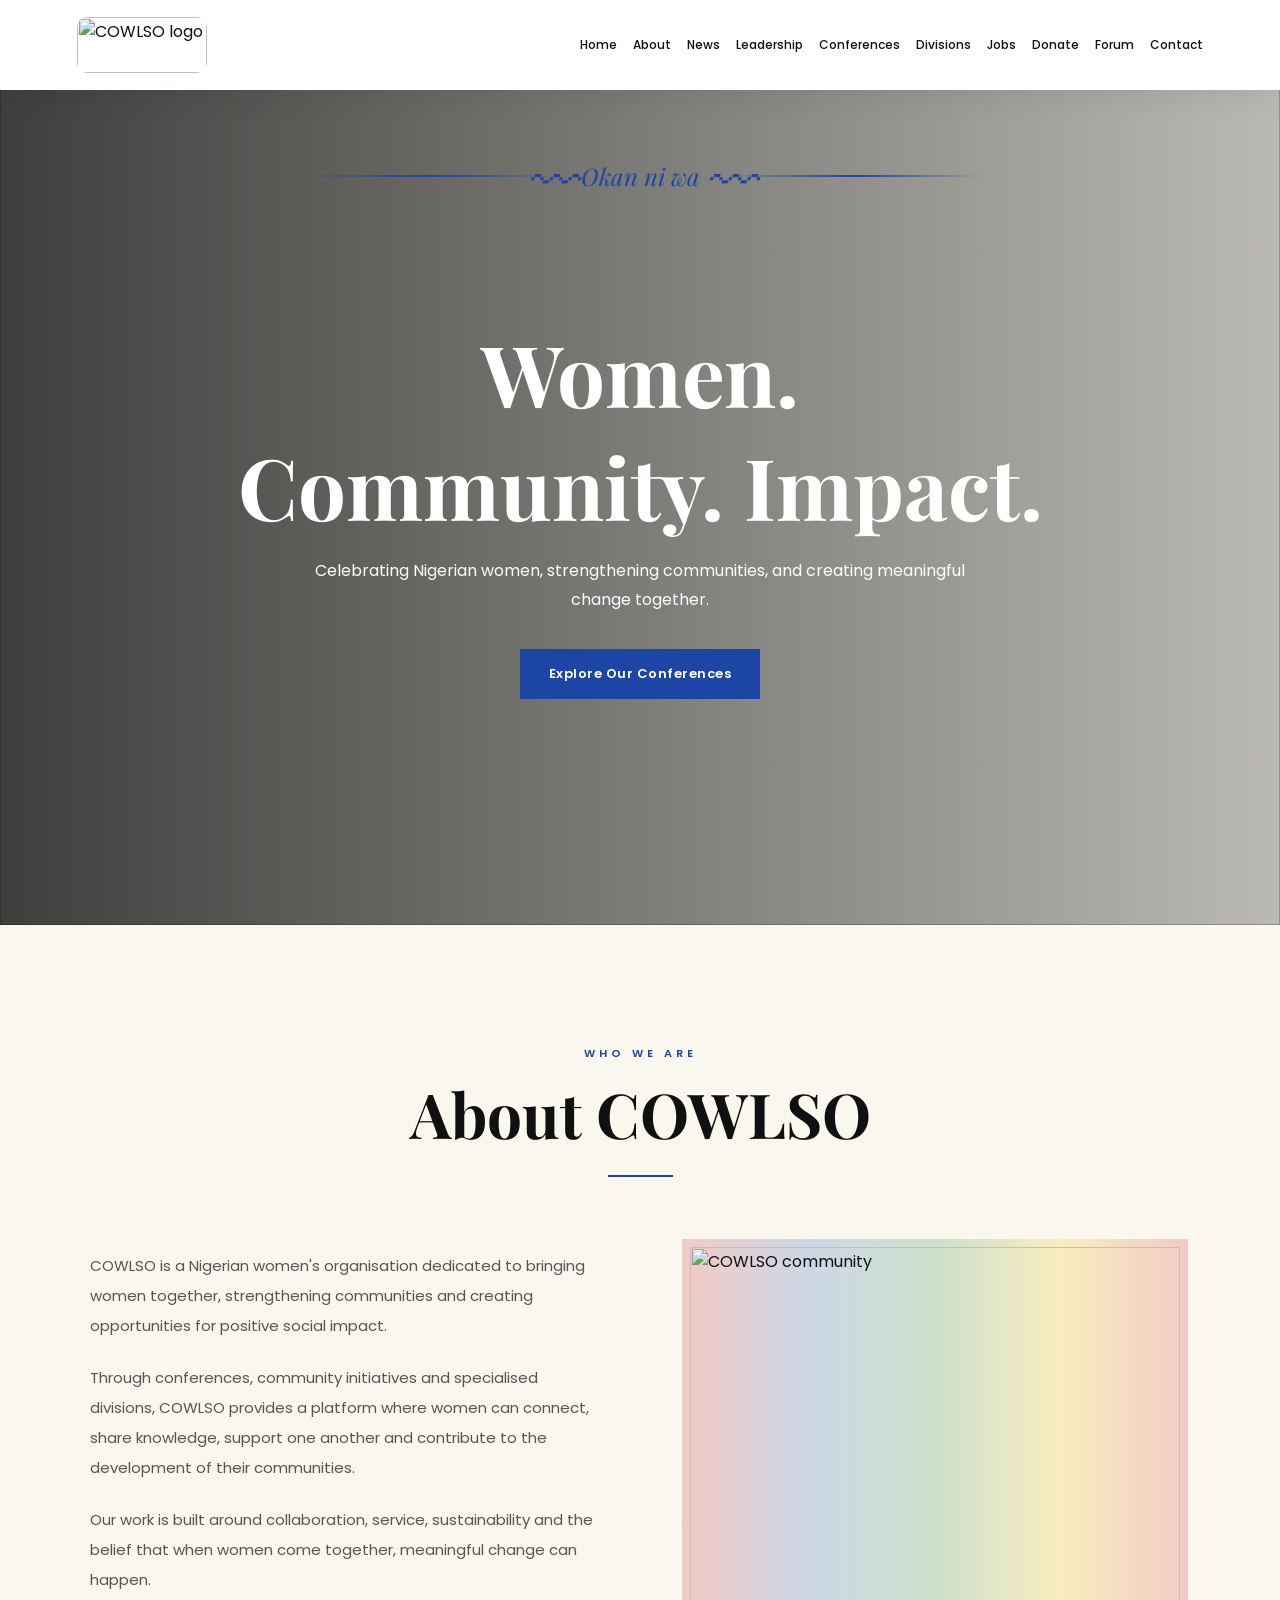
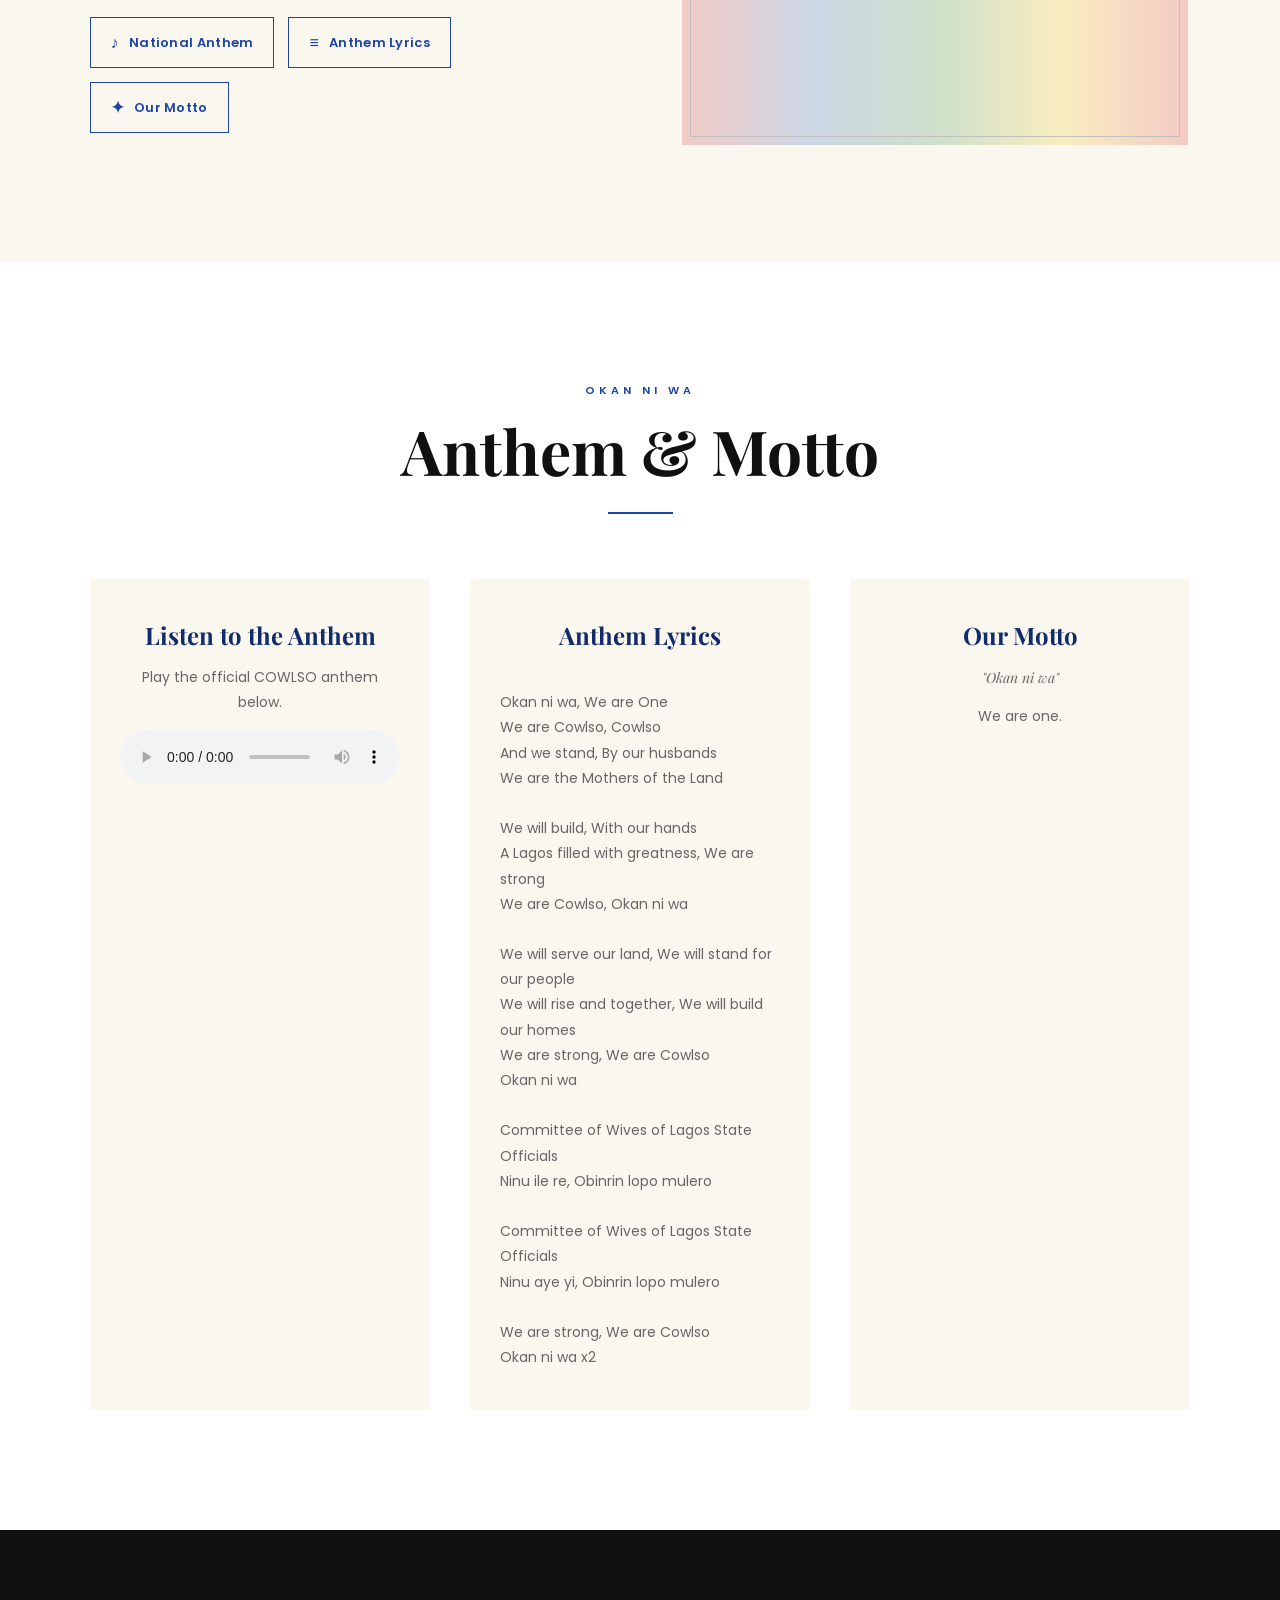
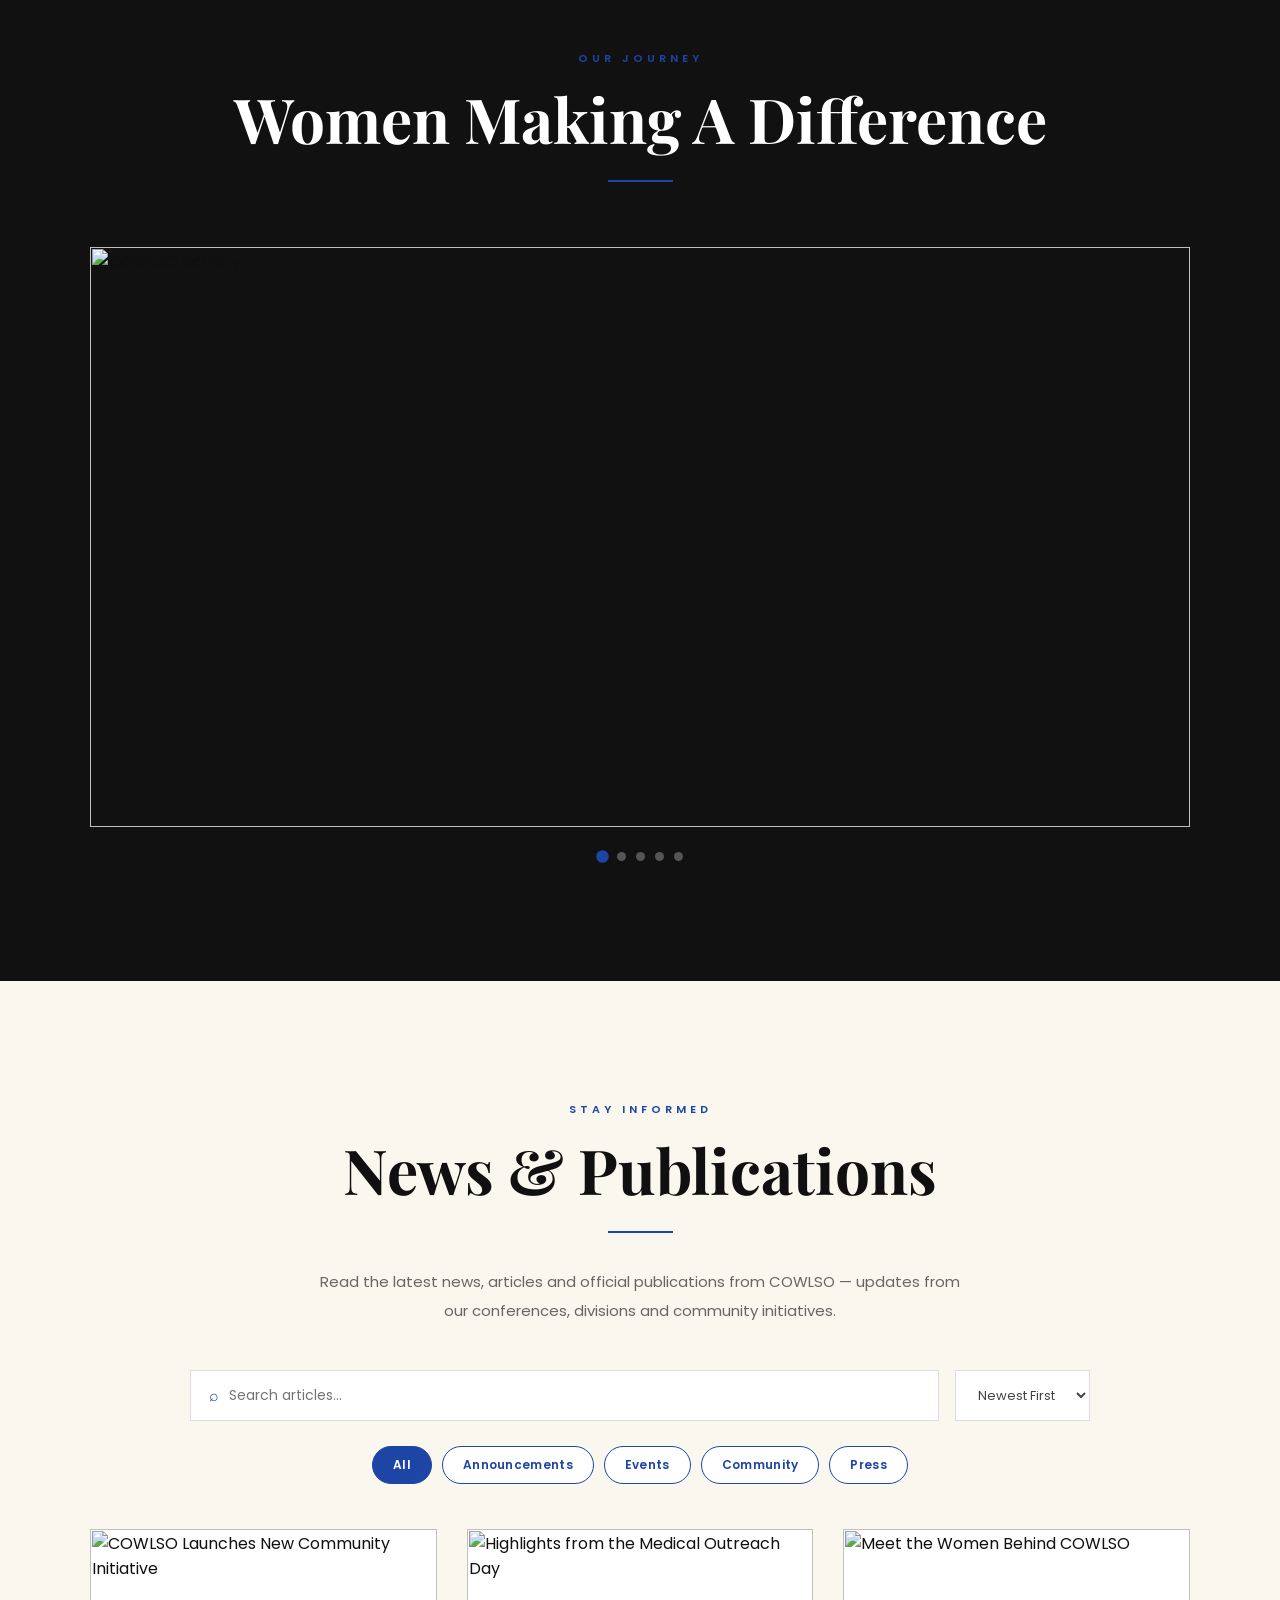
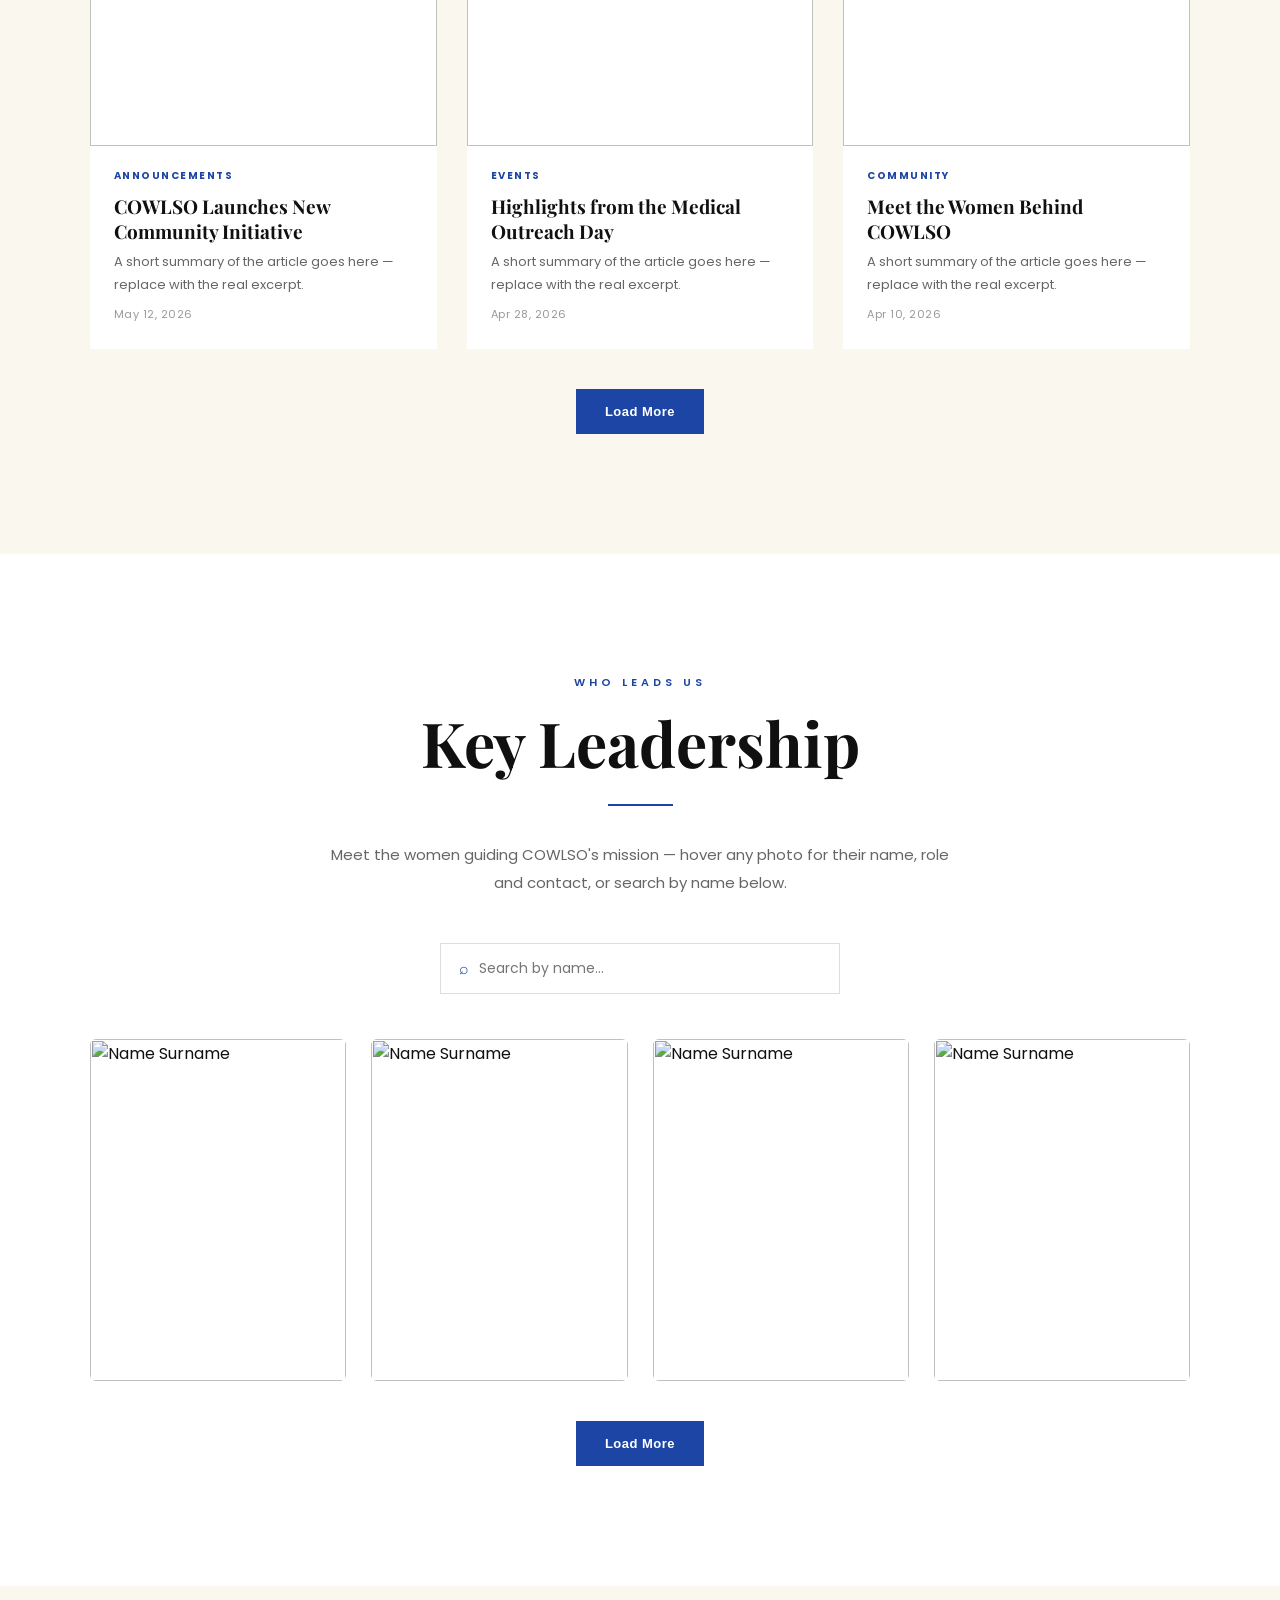
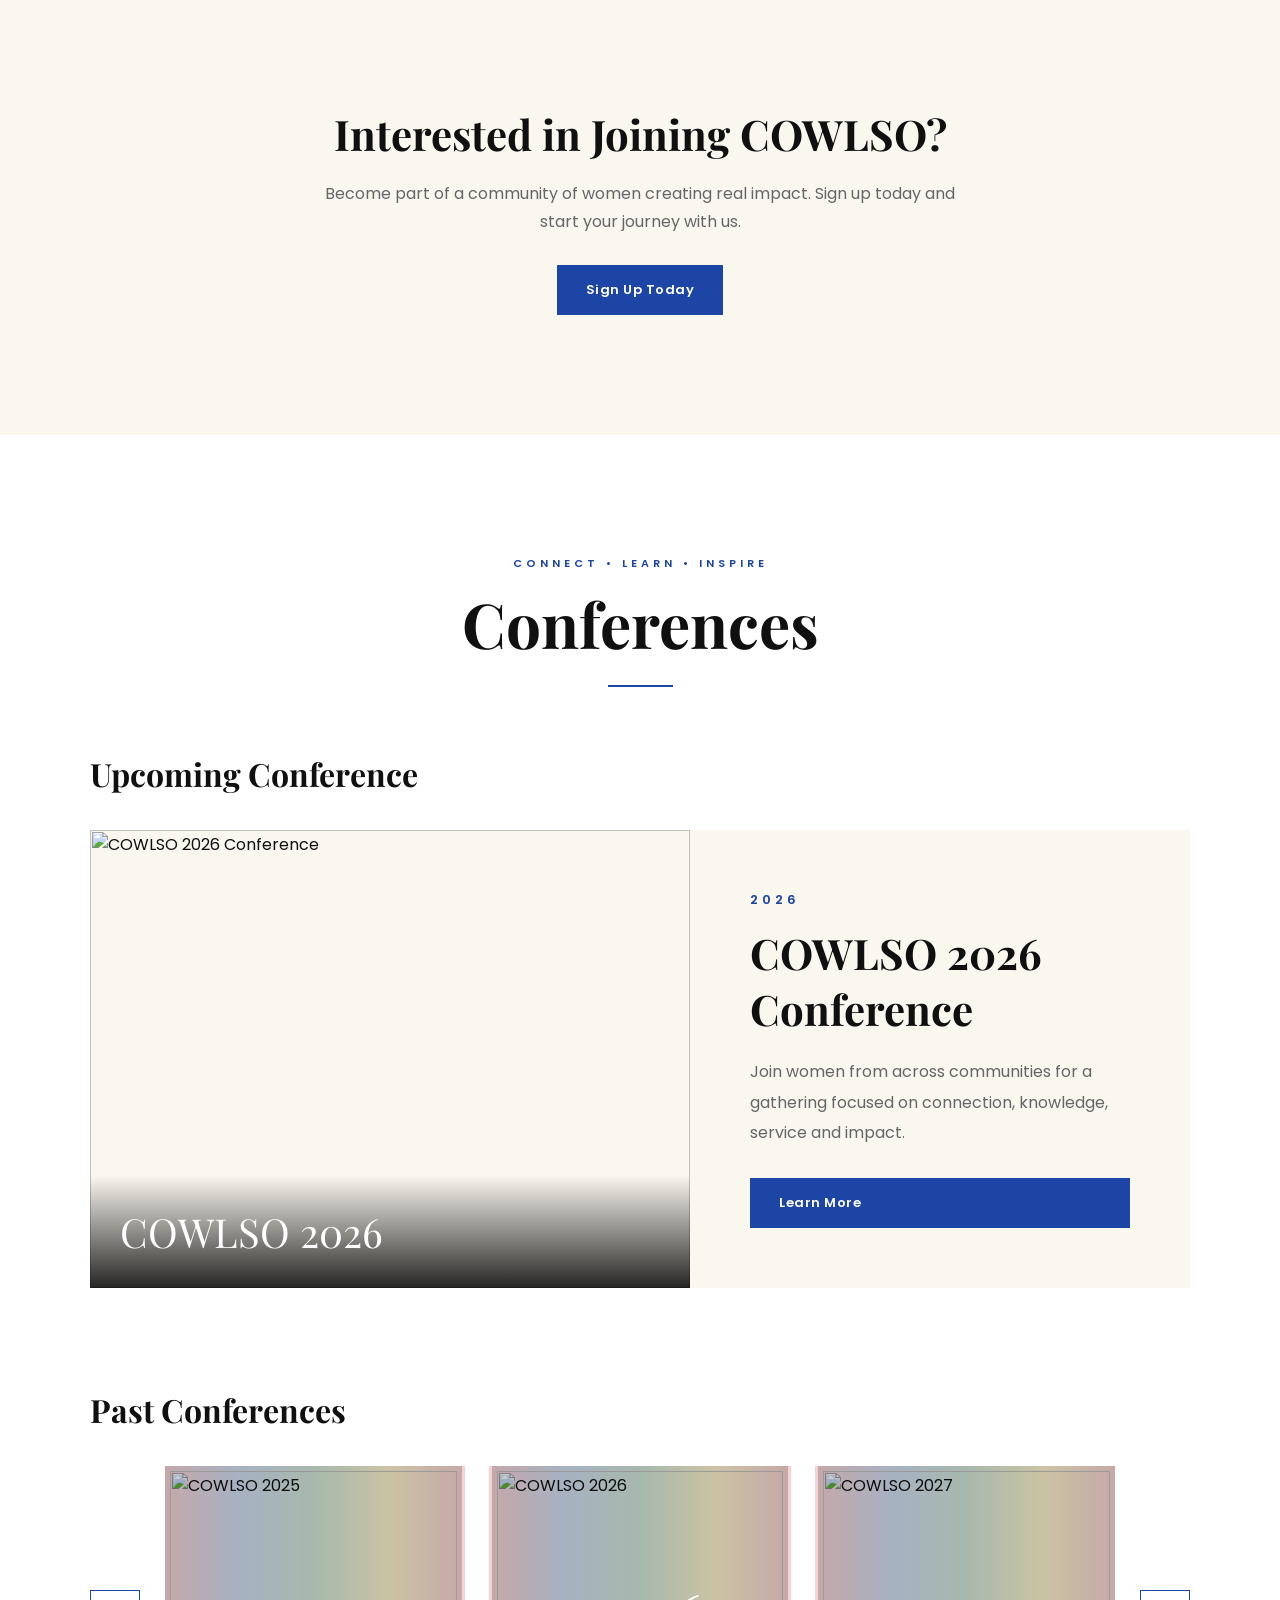
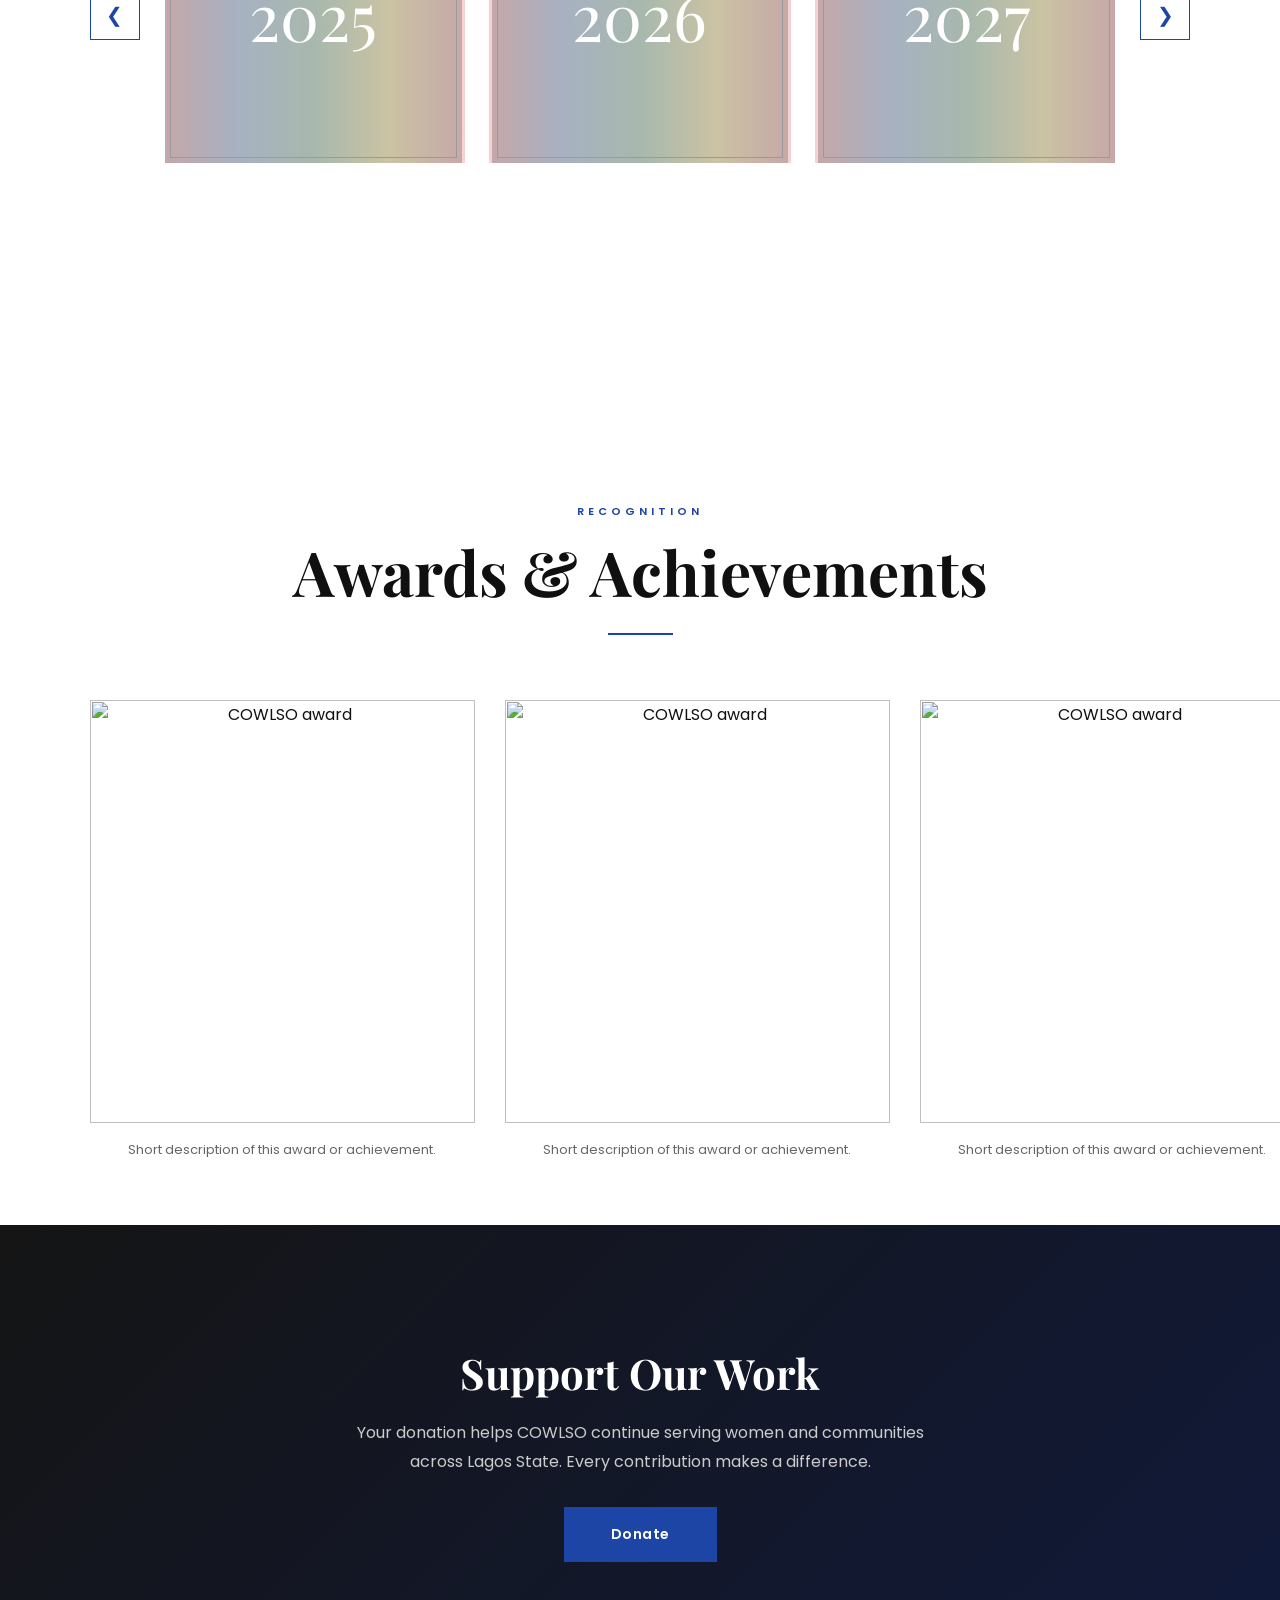
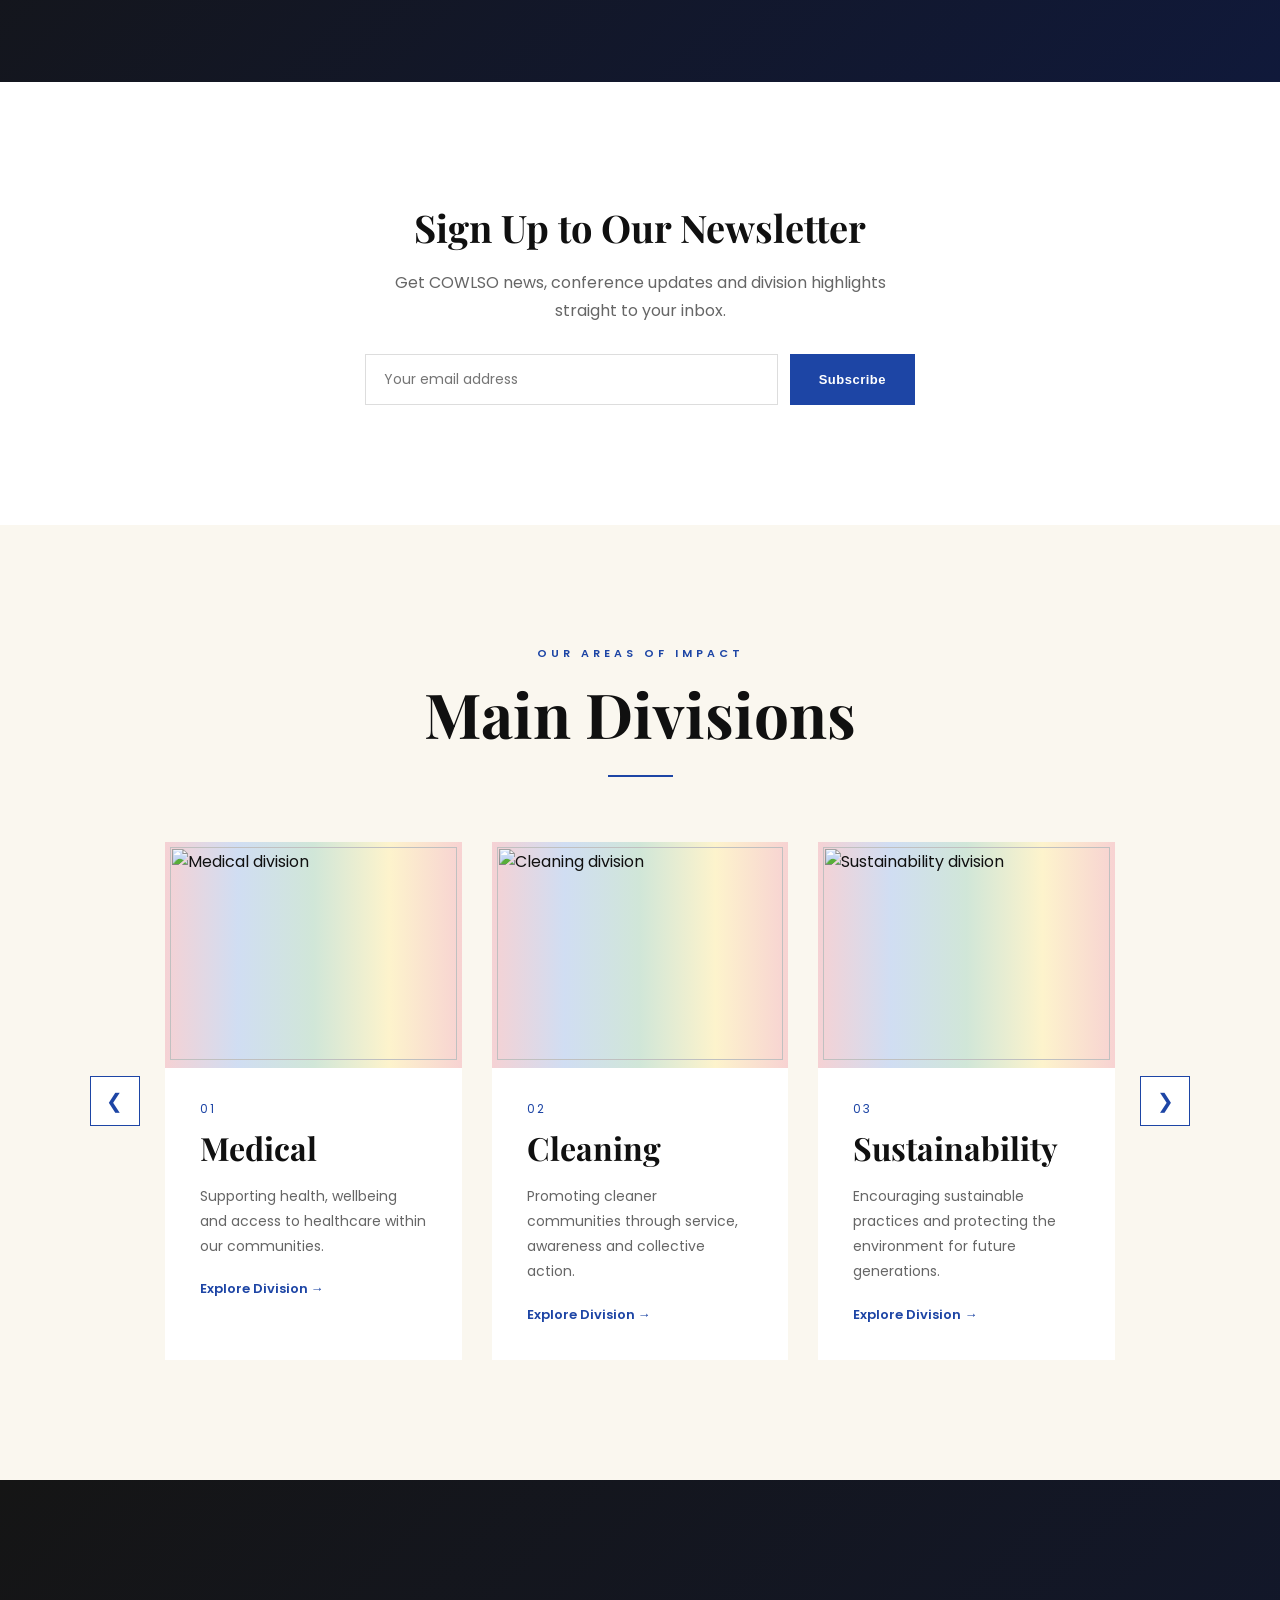
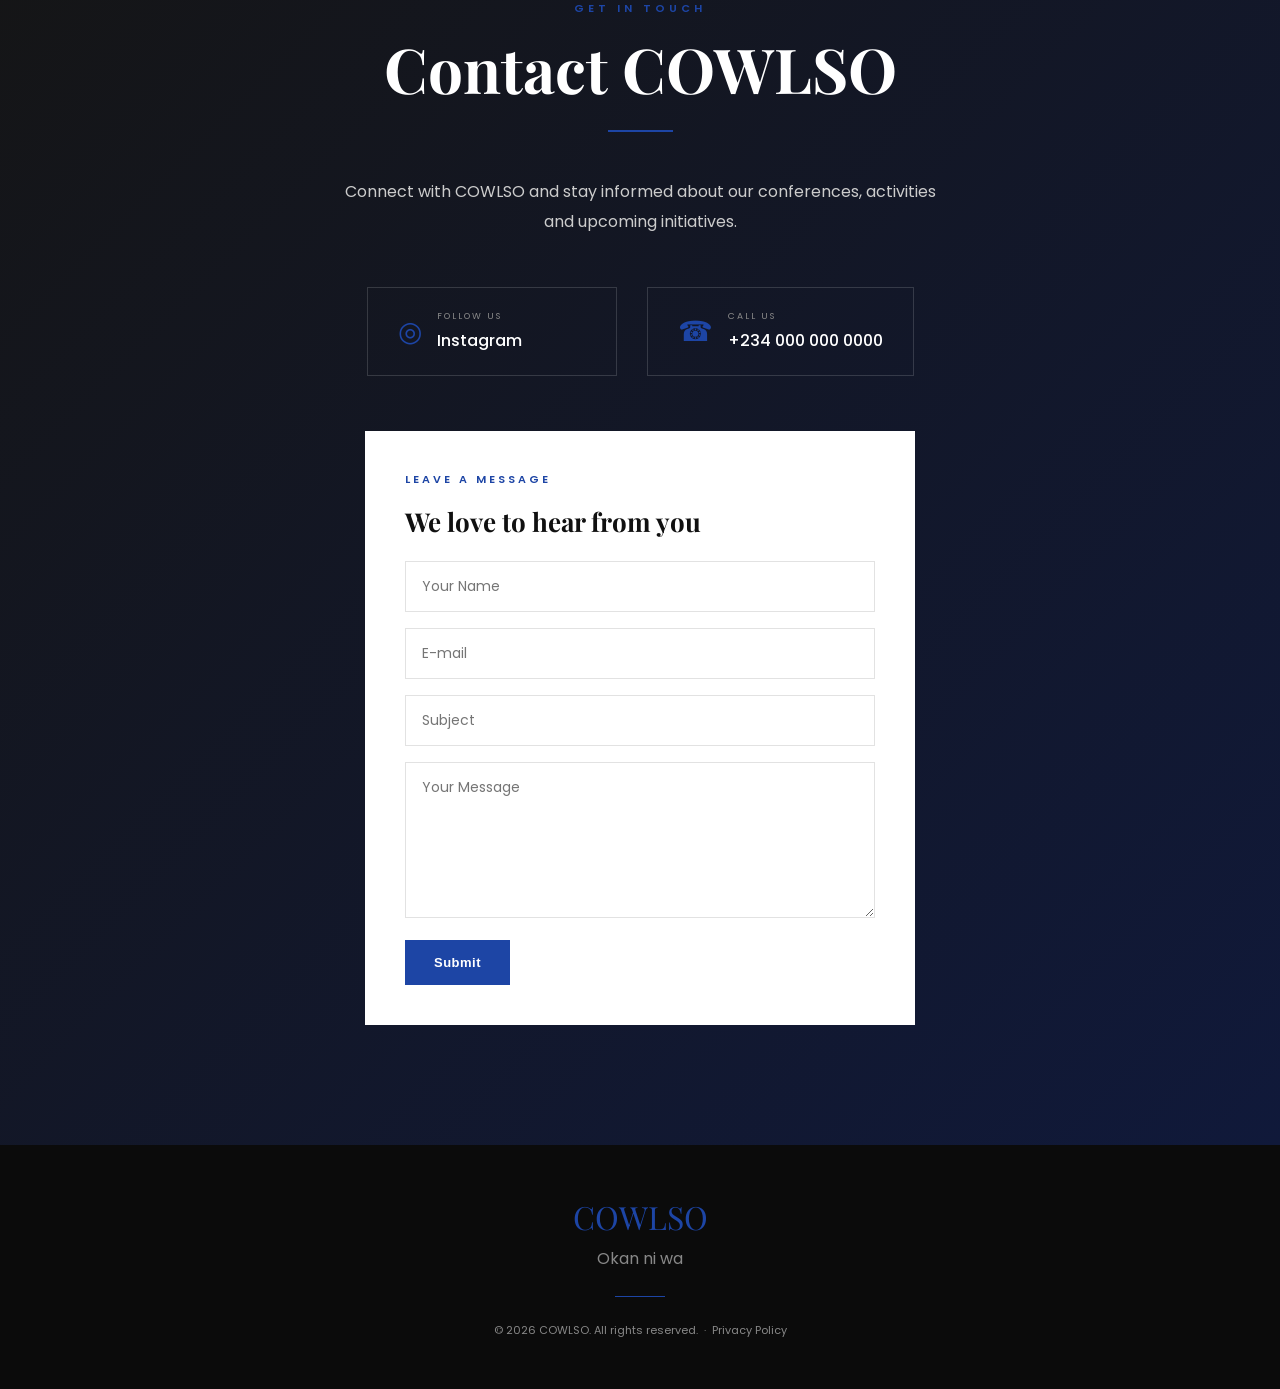
==== commit 2f8ac83d: "vv" ====
--- a/index.html
+++ b/index.html
@@ -480,7 +480,7 @@
  
                     <!-- 2025 -->
  
-                    <a class="year-card" href="conference-2025.html">
+                    <a class="year-card" href="C-2025.HTML">
  
                         <div class="square-lights">
  
@@ -489,7 +489,7 @@
                             <span class="square-light green"></span>
                             <span class="square-light yellow"></span>
  
-                            <img src="images/conference-2025.jpg"
+                            <img src="images/2025.1.jpg"
                                  alt="COWLSO 2025">
  
                             <div class="year-overlay">
--- a/style.css
+++ b/style.css
@@ -1291,23 +1291,39 @@
    ===================================================== */
 
 .year-hero {
-    min-height: 60vh;
-
-    display: flex;
-
-    flex-direction: column;
-
-    align-items: center;
-
-    justify-content: center;
-
-    text-align: center;
-
-    background: linear-gradient(135deg, #151515, #10193a);
+    position: relative;
+    width: 100%;
+    min-height: 0;
+    height: auto;
+    padding: 90px 0 0;
+    background: #101010;
+    overflow: hidden;
+}
+/* used when the hero is a pure image rotation with no text overlay
+   (e.g. conference-2025.html) — a small floating back button */
+.year-back-link-floating {
+    position: absolute;
+
+    top: 20px;
+    left: 20px;
+
+    z-index: 3;
+
+    margin-top: 0;
+
+    background: rgba(16,16,16,0.55);
 
     color: white;
 
-    padding: 160px 7% 80px;
+    padding: 10px 18px;
+
+    border-radius: 30px;
+
+    backdrop-filter: blur(4px);
+}
+
+.year-back-link-floating:hover {
+    background: rgba(16,16,16,0.75);
 }
 
 .year-hero span {
@@ -1457,11 +1473,18 @@
     }
 
     .hero {
-        min-height: 85vh;
+        min-height: 60vh;
+    }
+
+    .hero-image {
+        background: #101010;
     }
 
     .hero-image img {
-        object-position: center 30%;
+        width: 100%;
+        height: 100%;
+        object-fit: contain;
+        object-position: center;
     }
 
     .hero-content {
@@ -1525,17 +1548,6 @@
     margin-bottom: 10px;
 }
 
-.poster-section {
-    max-width: 900px;
-    margin: 0 auto;
-    padding-top: 70px;
-    padding-bottom: 70px;
-}
-
-.poster-img {
-    border-radius: 6px;
-    box-shadow: 0 25px 60px rgba(0,0,0,0.15);
-}
 
 .theme-writeup {
     background: var(--cream);
@@ -1895,18 +1907,22 @@
 }
 
 .year-hero-slides {
-    position: absolute;
-    inset: 0;
+    position: relative;
+    width: 100%;
     z-index: 0;
 }
 
 .year-hero-slide {
     position: absolute;
-    inset: 0;
-
+    top: 0;
+    left: 0;
+    width: 100%;
     opacity: 0;
-
     transition: opacity 1.4s ease;
+}
+
+.year-hero-slide:first-child {
+    position: relative;
 }
 
 .year-hero-slide.active {
@@ -1915,8 +1931,10 @@
 
 .year-hero-slide img {
     width: 100%;
-    height: 100%;
-    object-fit: cover;
+    height: auto;
+    display: block;
+    object-fit: contain;
+    object-position: center;
 }
 
 .year-hero-overlay {
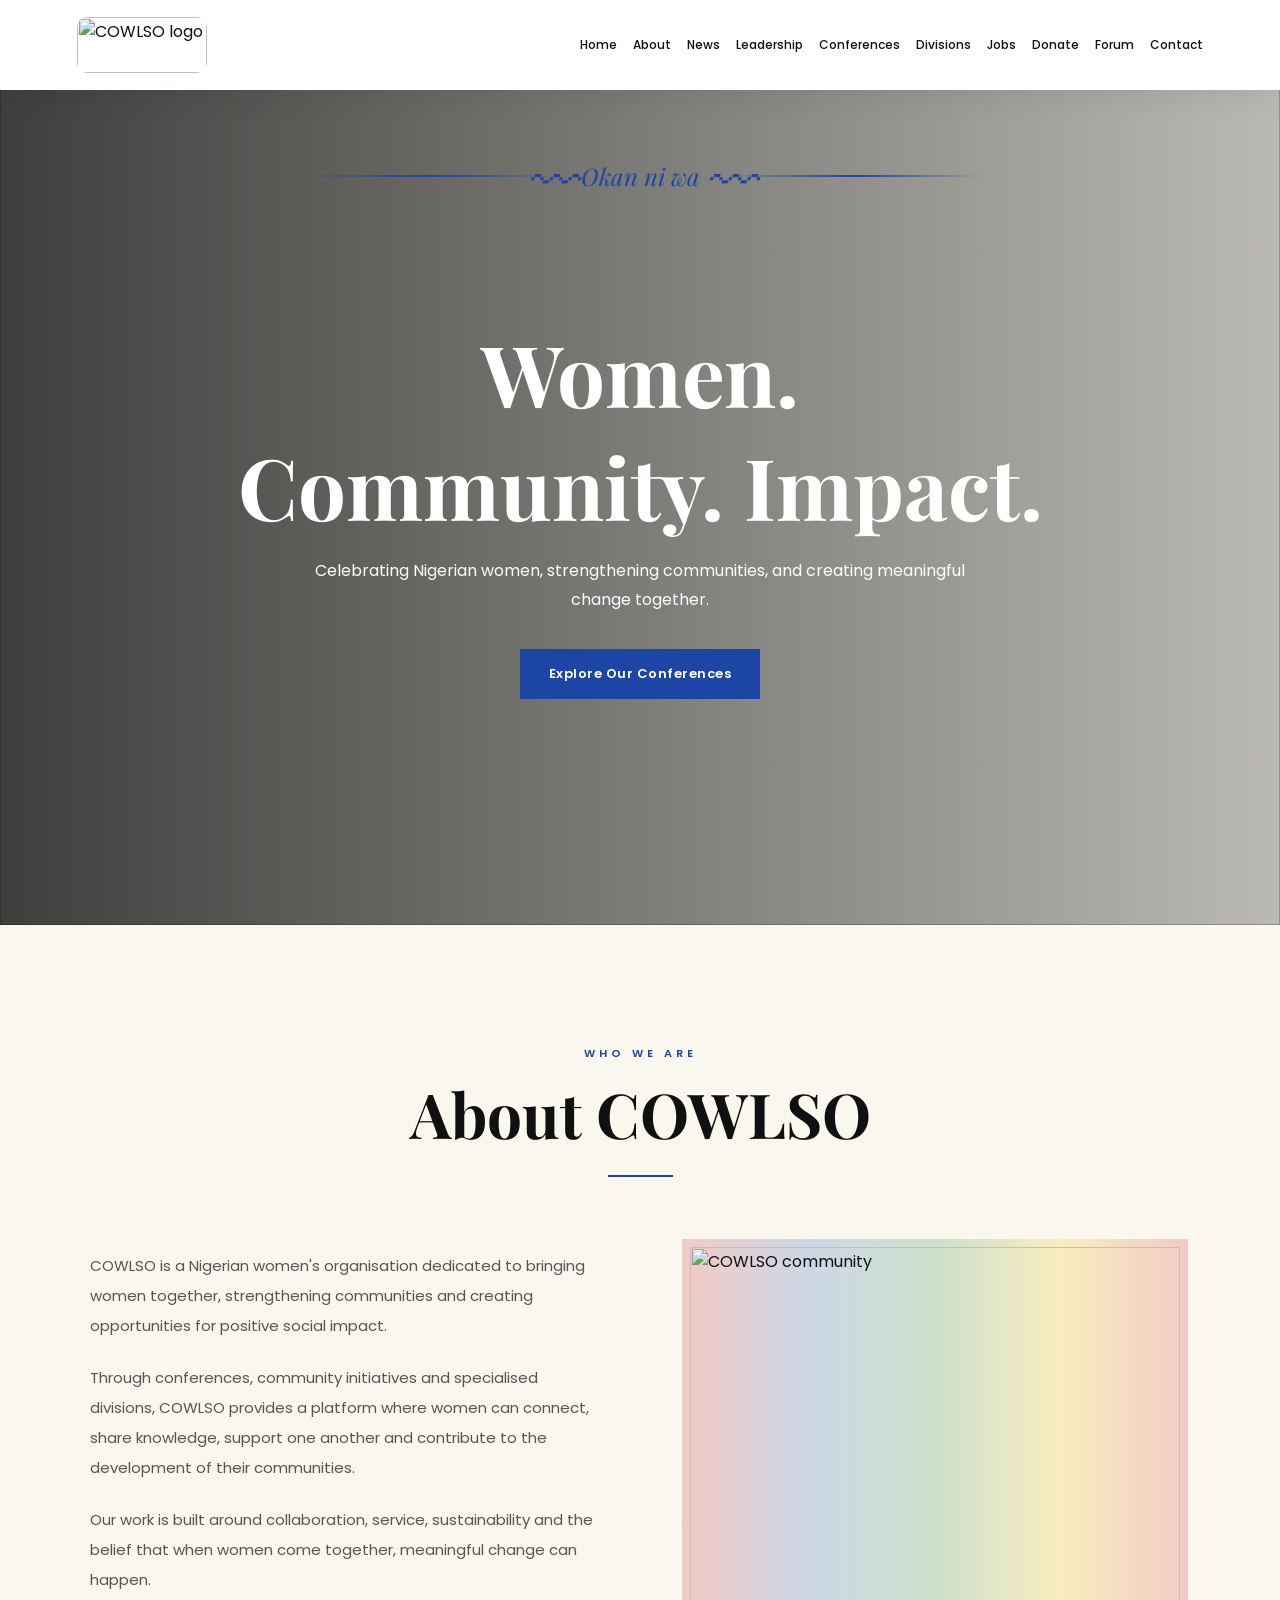
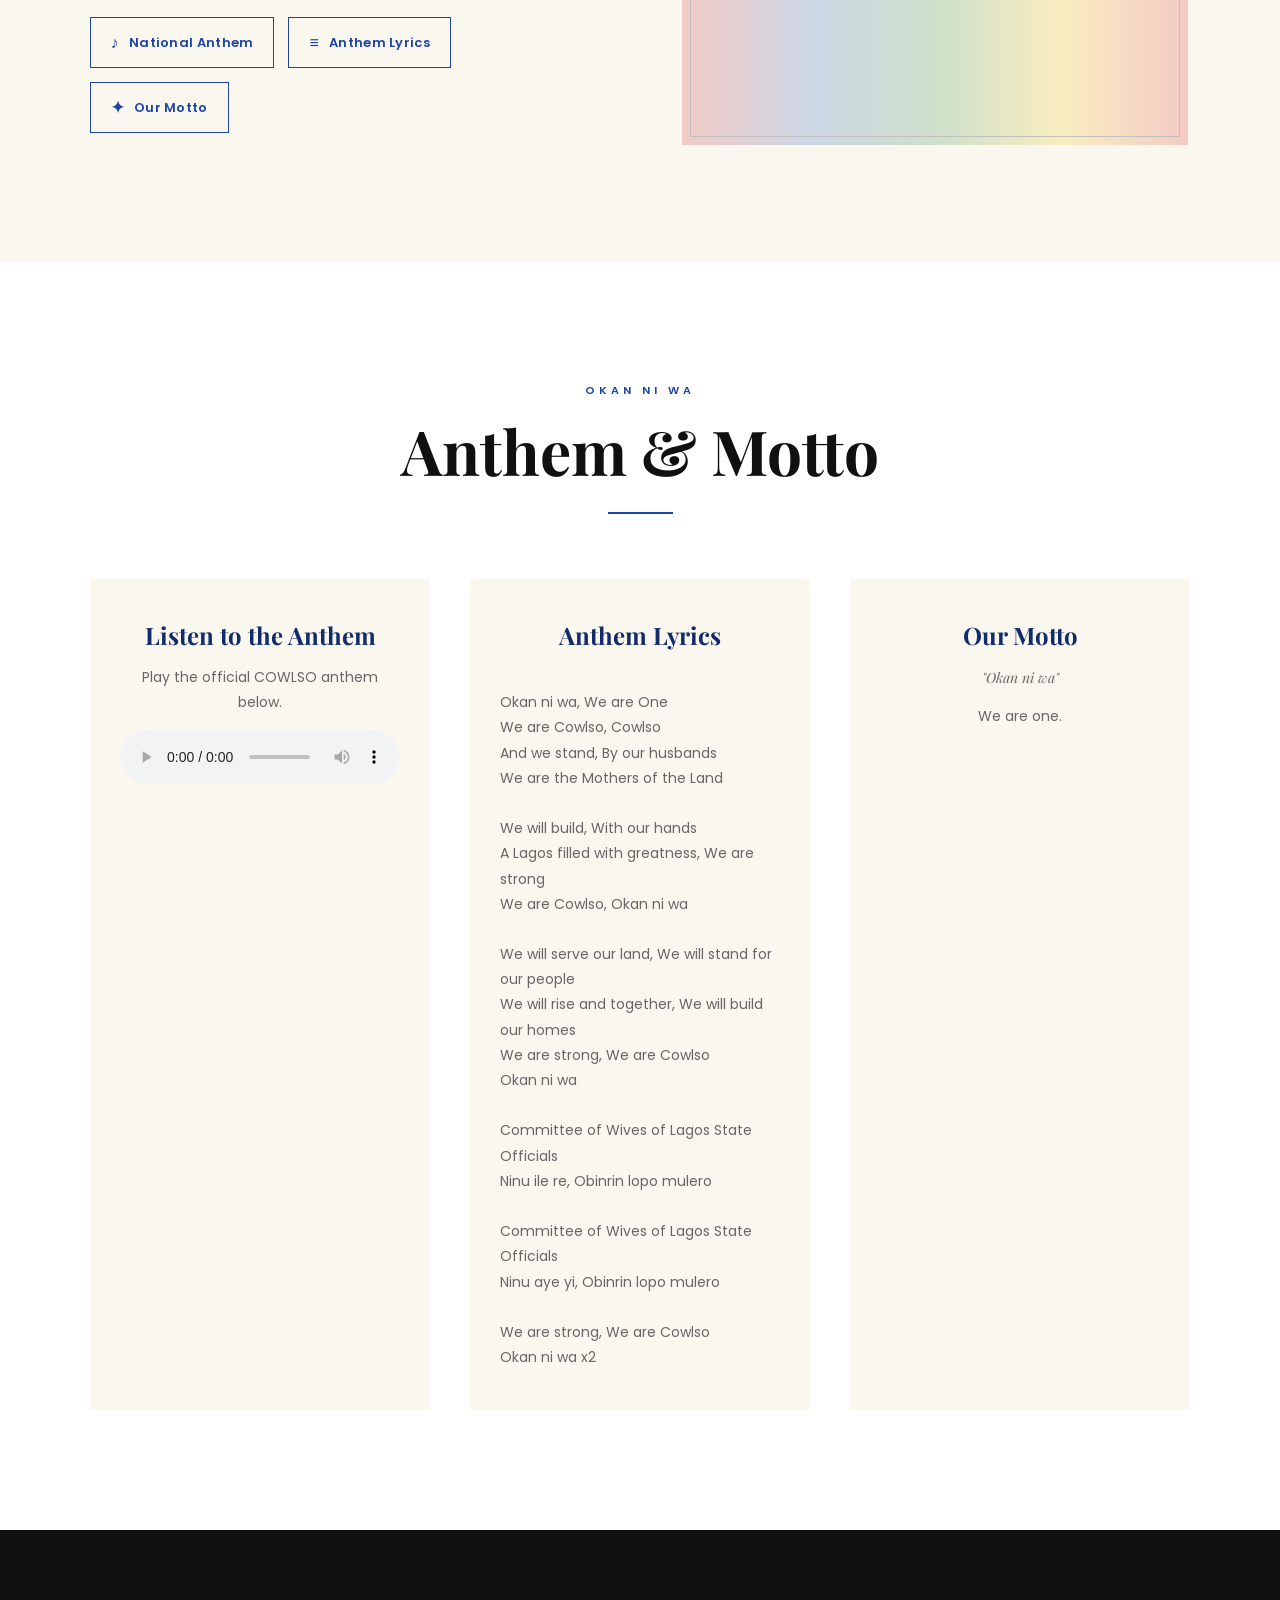
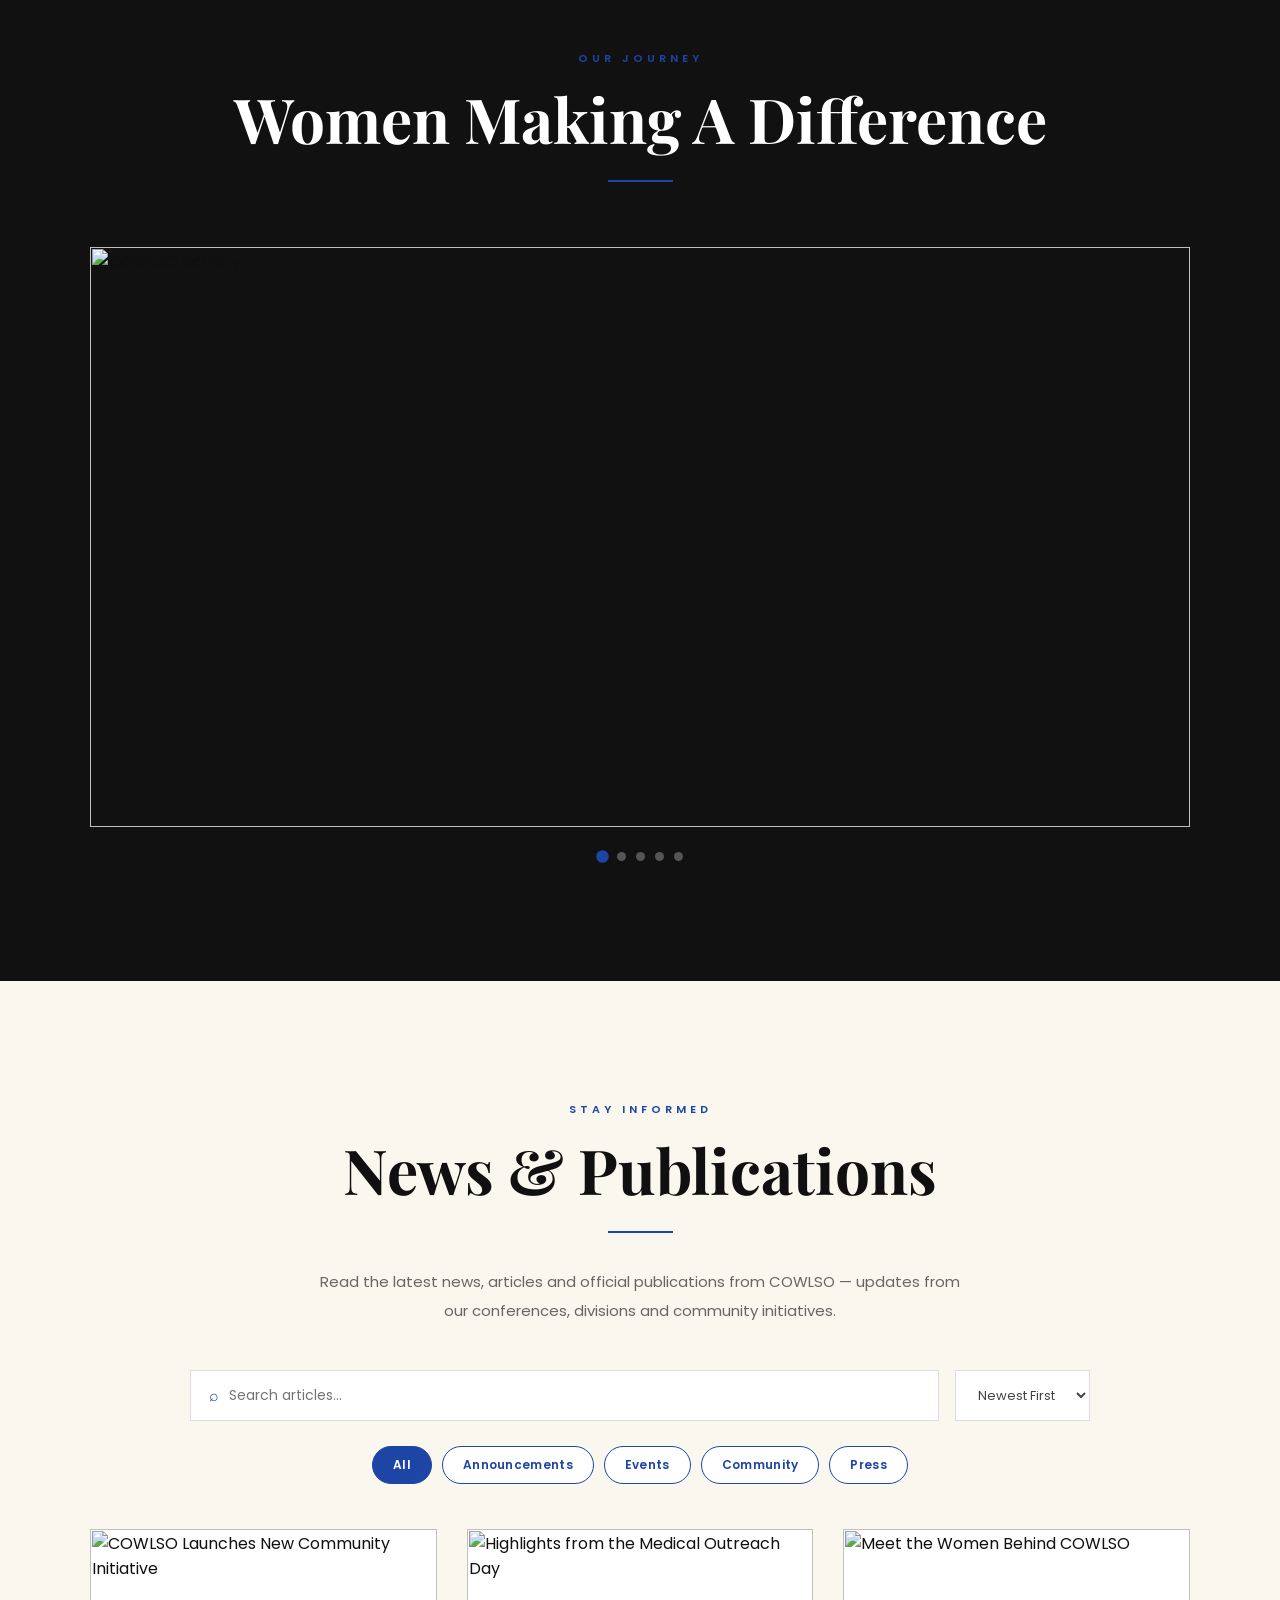
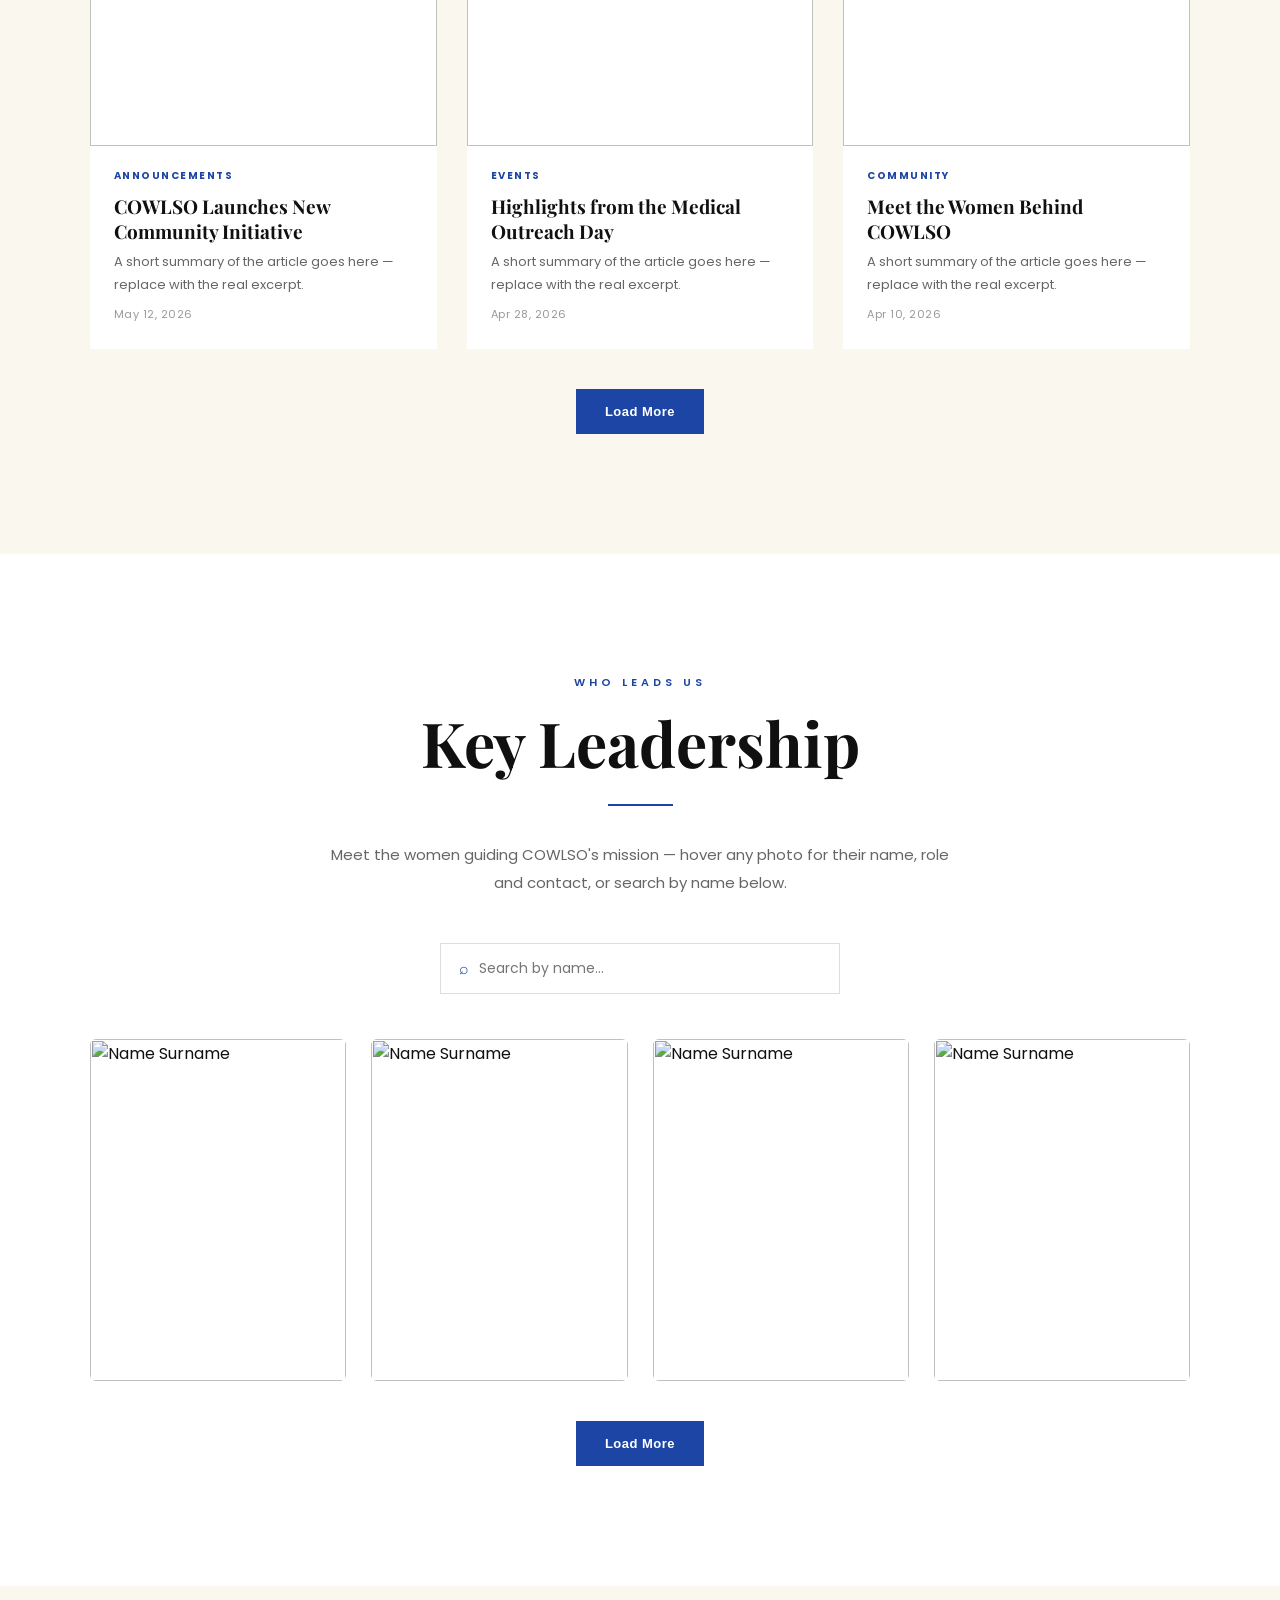
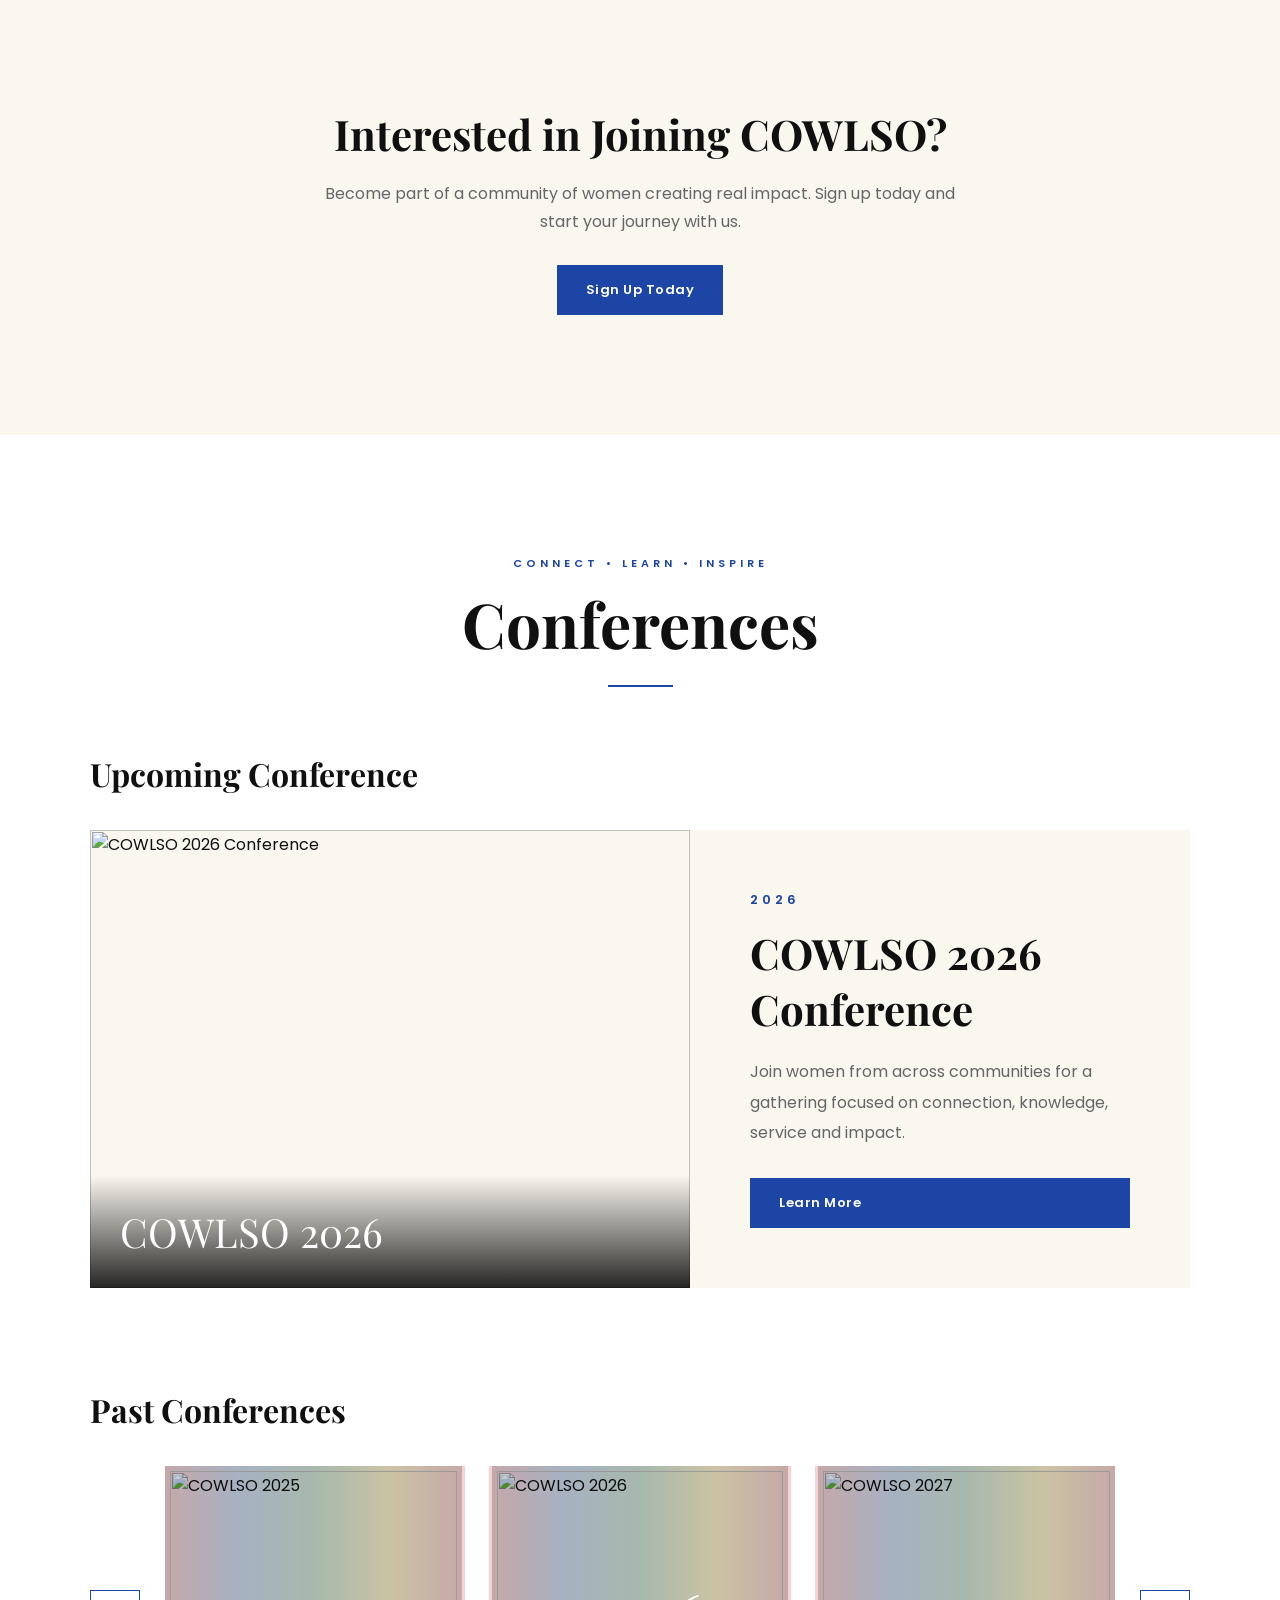
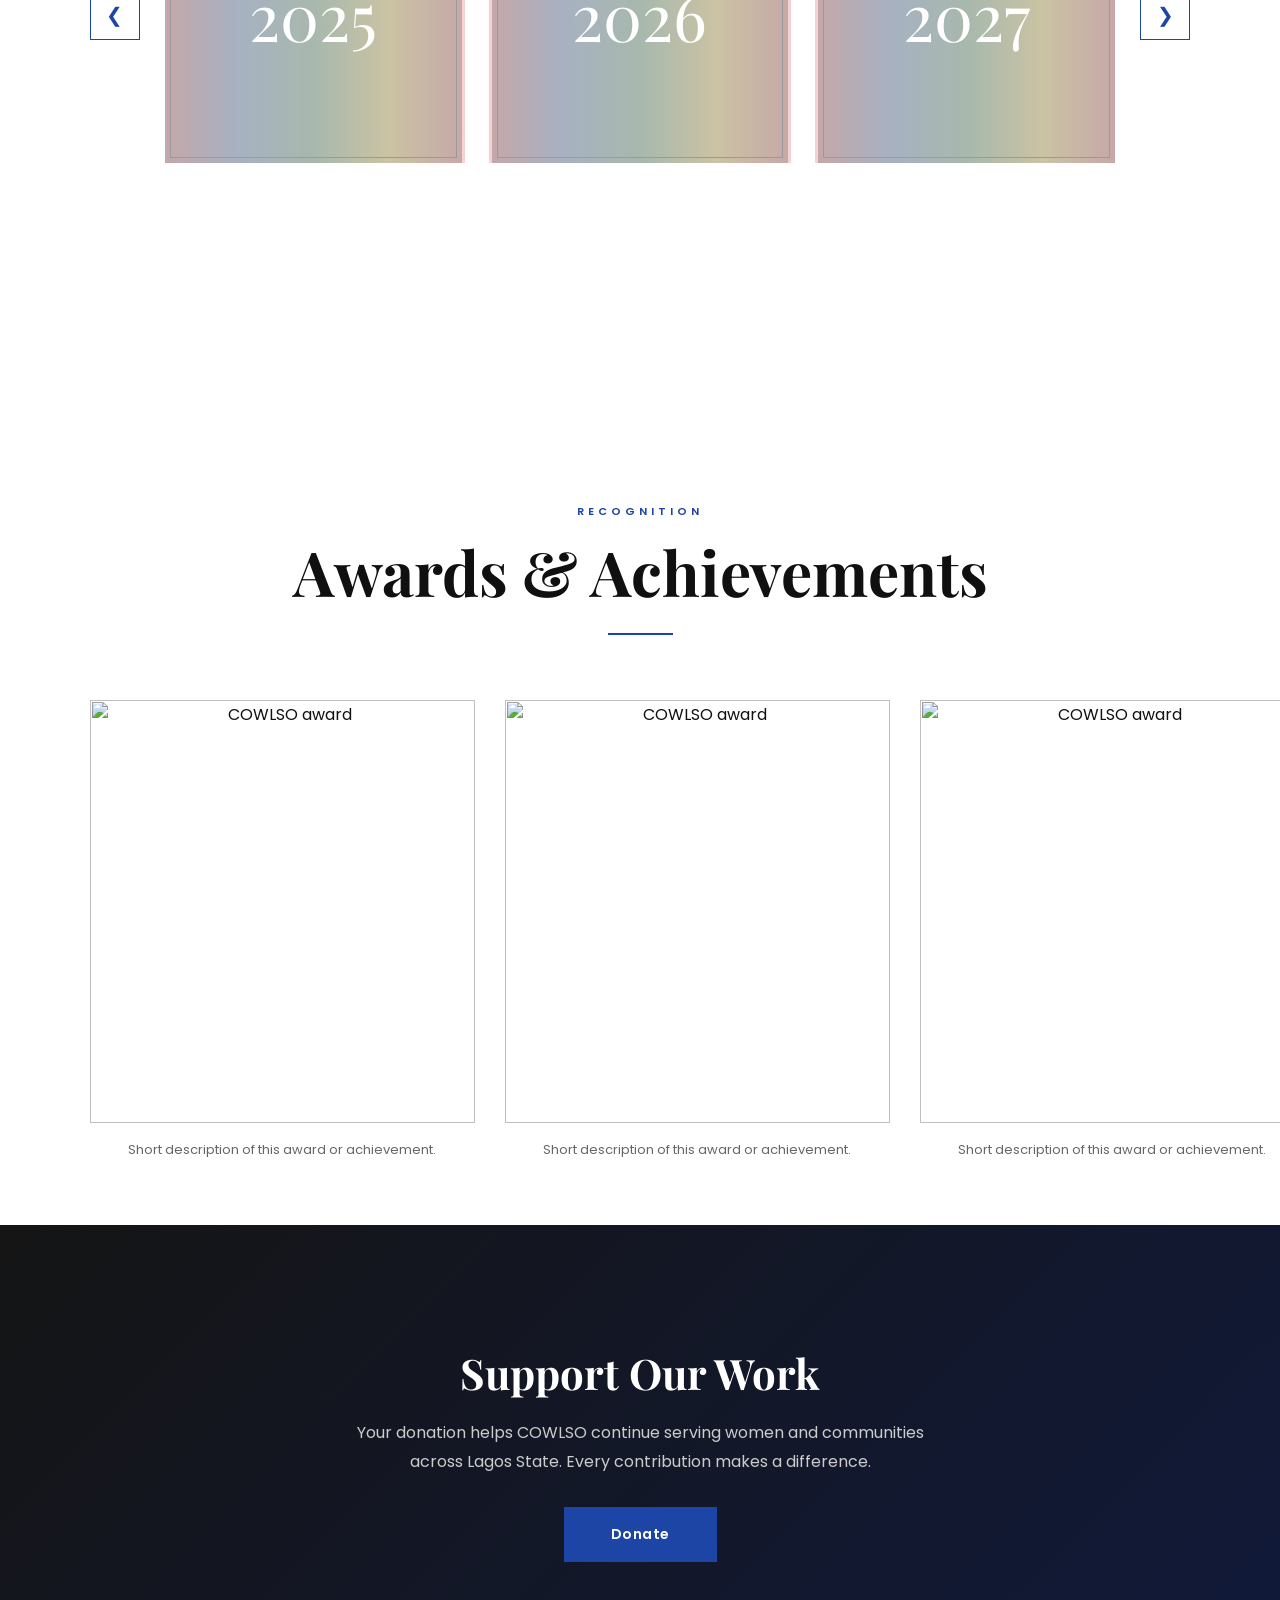
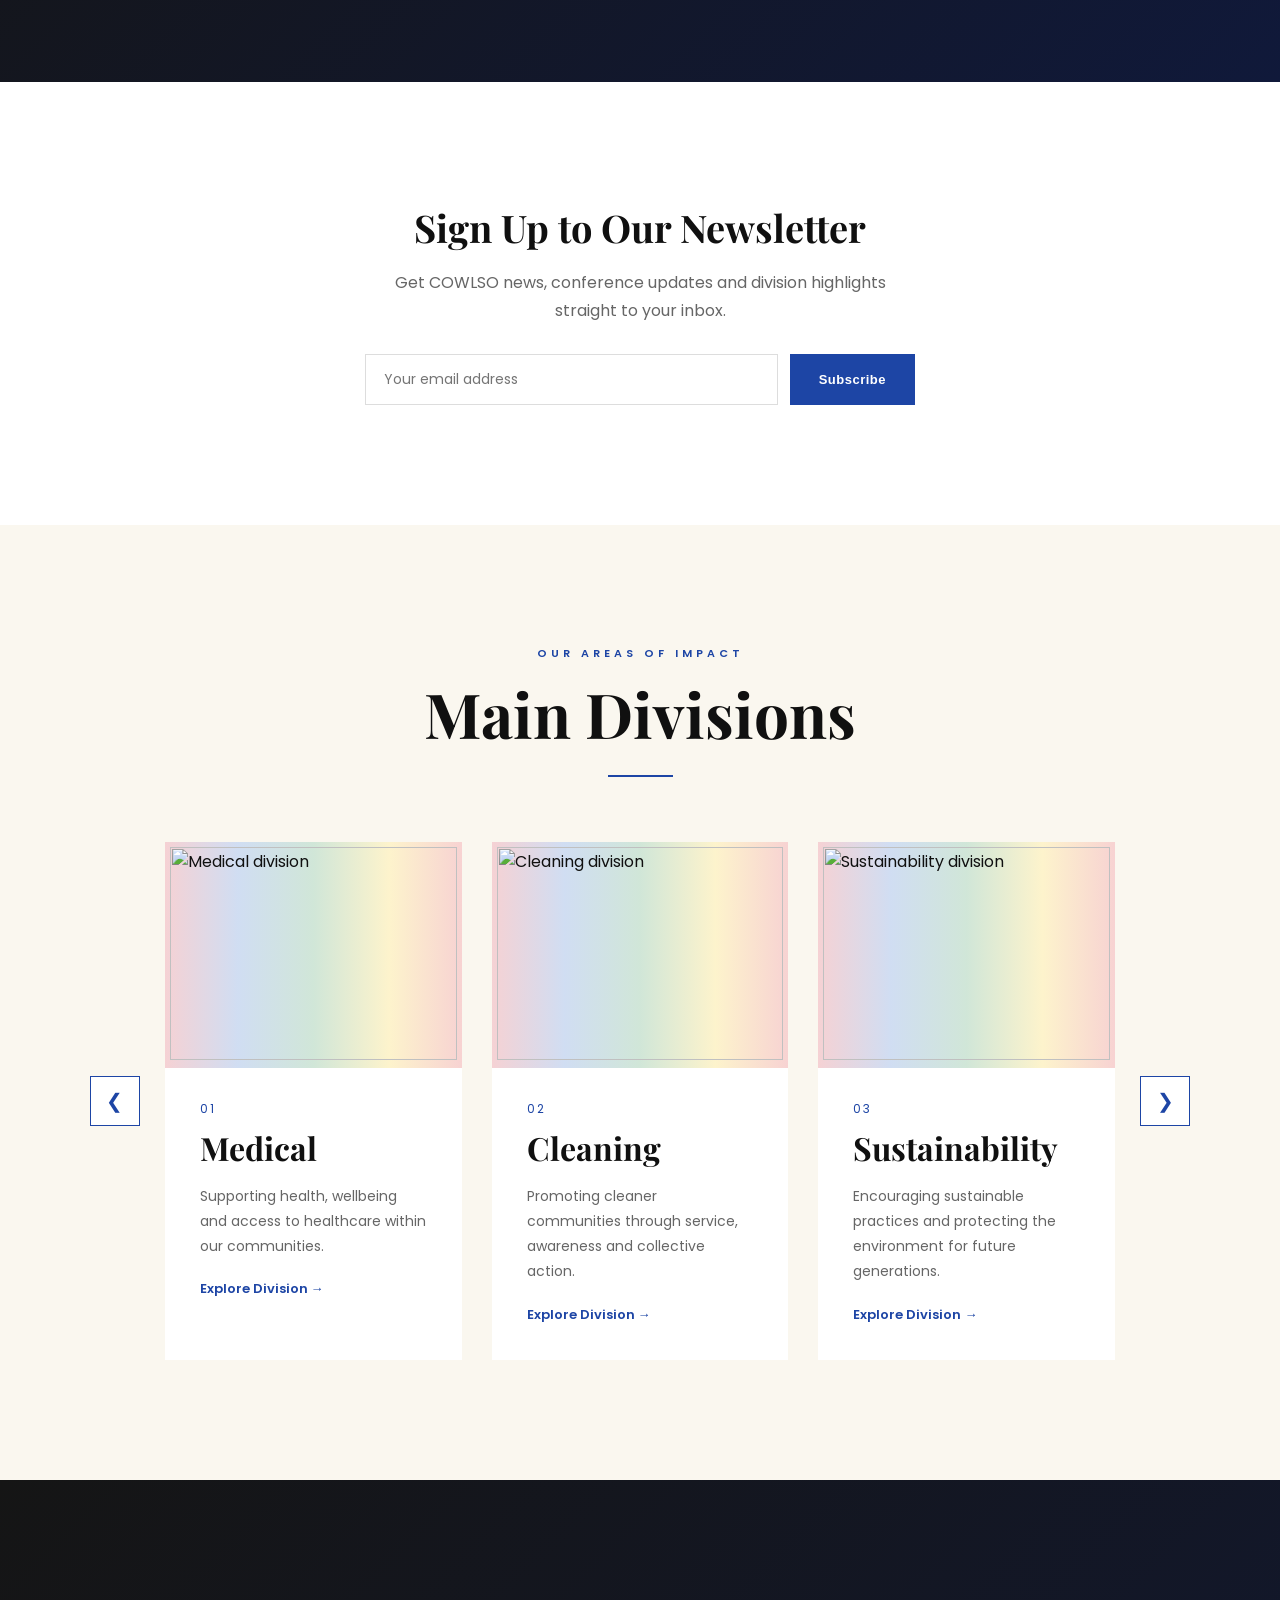
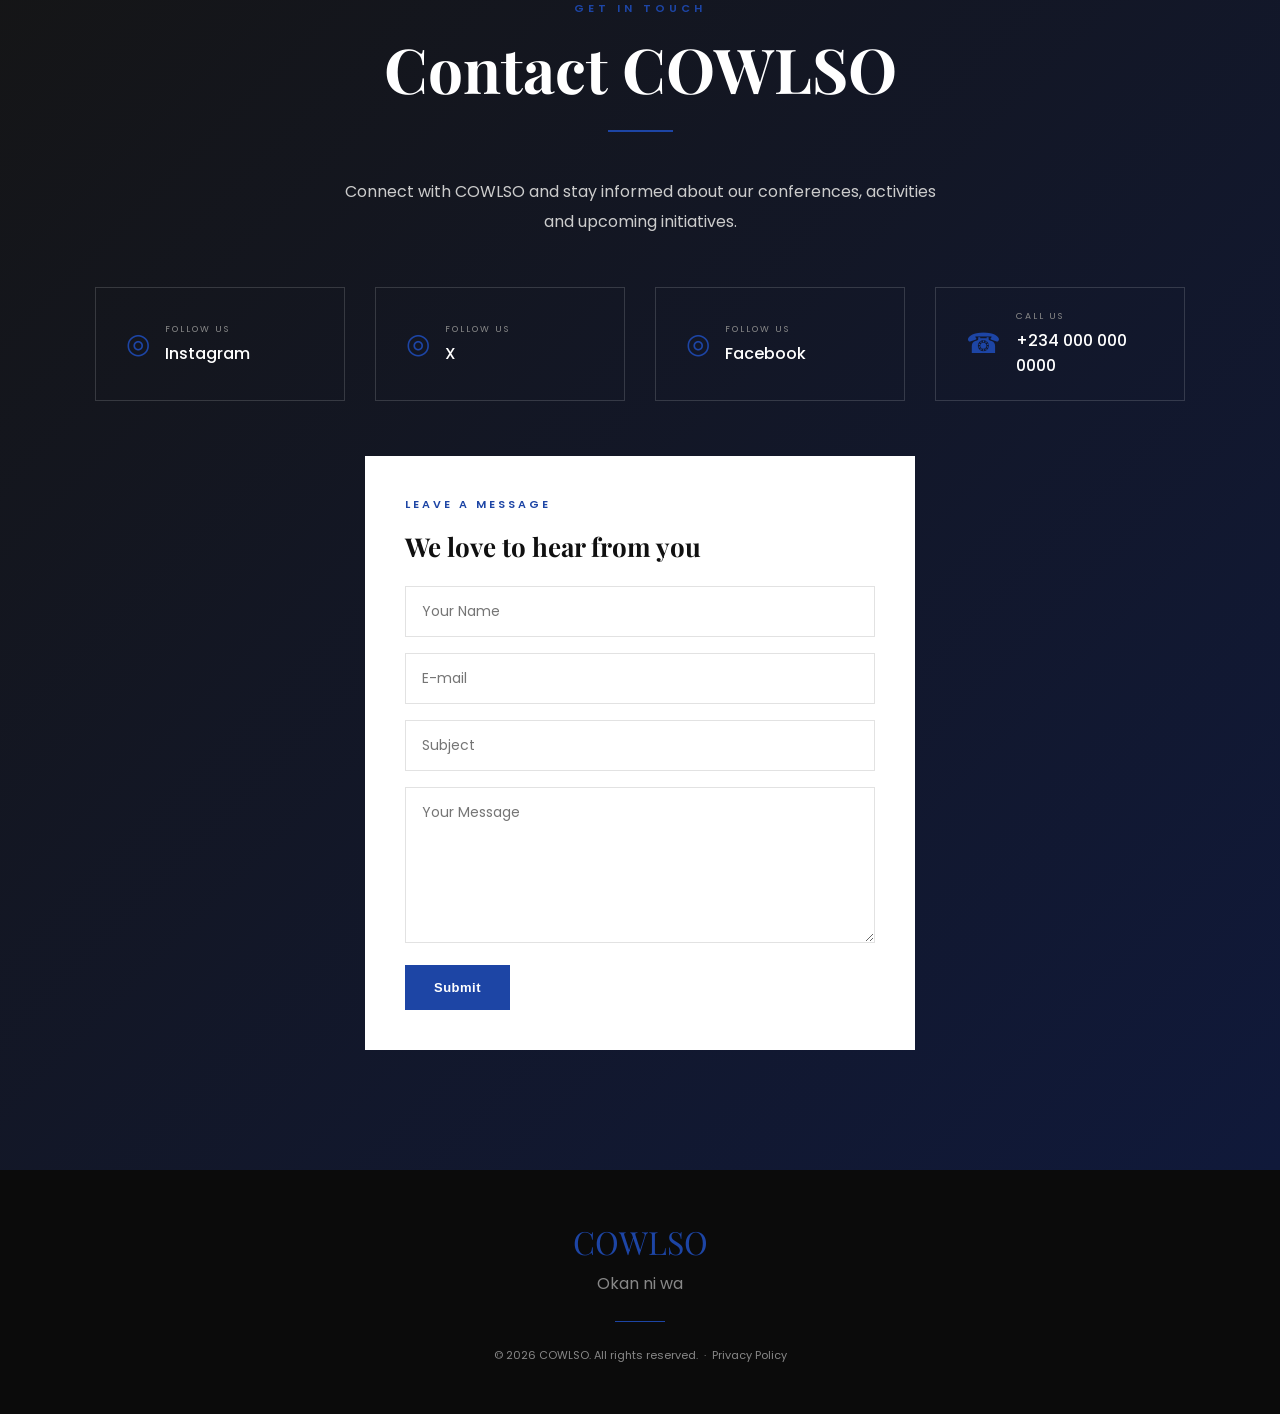
==== commit b79b1619: "b" ====
--- a/index.html
+++ b/index.html
@@ -1024,7 +1024,32 @@
  
             </a>
  
- 
+  <a href="https://instagram.com/"
+               target="_blank"
+               class="contact-item">
+ 
+                <span class="contact-icon">◎</span>
+ 
+                <div>
+                    <small>FOLLOW US</small>
+                    <strong>X</strong>
+                </div>
+ 
+            </a>
+
+             <a href="https://instagram.com/"
+               target="_blank"
+               class="contact-item">
+ 
+                <span class="contact-icon">◎</span>
+ 
+                <div>
+                    <small>FOLLOW US</small>
+                    <strong>Facebook</strong>
+                </div>
+ 
+            </a>
+            
             <a href="tel:+2340000000000"
                class="contact-item">
  
--- a/style.css
+++ b/style.css
@@ -1679,72 +1679,6 @@
    VIDEOS grid + load more
    ===================================================== */
 
-.video-grid {
-    max-width: 1200px;
-
-    margin: 0 auto 40px;
-
-    display: grid;
-
-    grid-template-columns: repeat(3, 1fr);
-
-    gap: 25px;
-}
-
-.video-card {
-    position: relative;
-
-    display: block;
-
-    aspect-ratio: 16 / 9;
-
-    overflow: hidden;
-
-    border-radius: 6px;
-}
-
-.video-card img {
-    width: 100%;
-    height: 100%;
-    object-fit: cover;
-
-    transition: 0.4s;
-}
-
-.video-card:hover img {
-    transform: scale(1.06);
-    filter: brightness(0.7);
-}
-
-.play-icon {
-    position: absolute;
-
-    top: 50%;
-    left: 50%;
-
-    width: 54px;
-    height: 54px;
-
-    transform: translate(-50%, -50%);
-
-    background: var(--gold);
-
-    color: white;
-
-    border-radius: 50%;
-
-    display: flex;
-    align-items: center;
-    justify-content: center;
-
-    font-size: 16px;
-
-    padding-left: 3px;
-}
-
-.hidden-video {
-    display: none;
-}
 
 .load-more-wrap {
     text-align: center;
@@ -1929,6 +1863,9 @@
     opacity: 1;
 }
 
+fake
+
+
 .year-hero-slide img {
     width: 100%;
     height: auto;
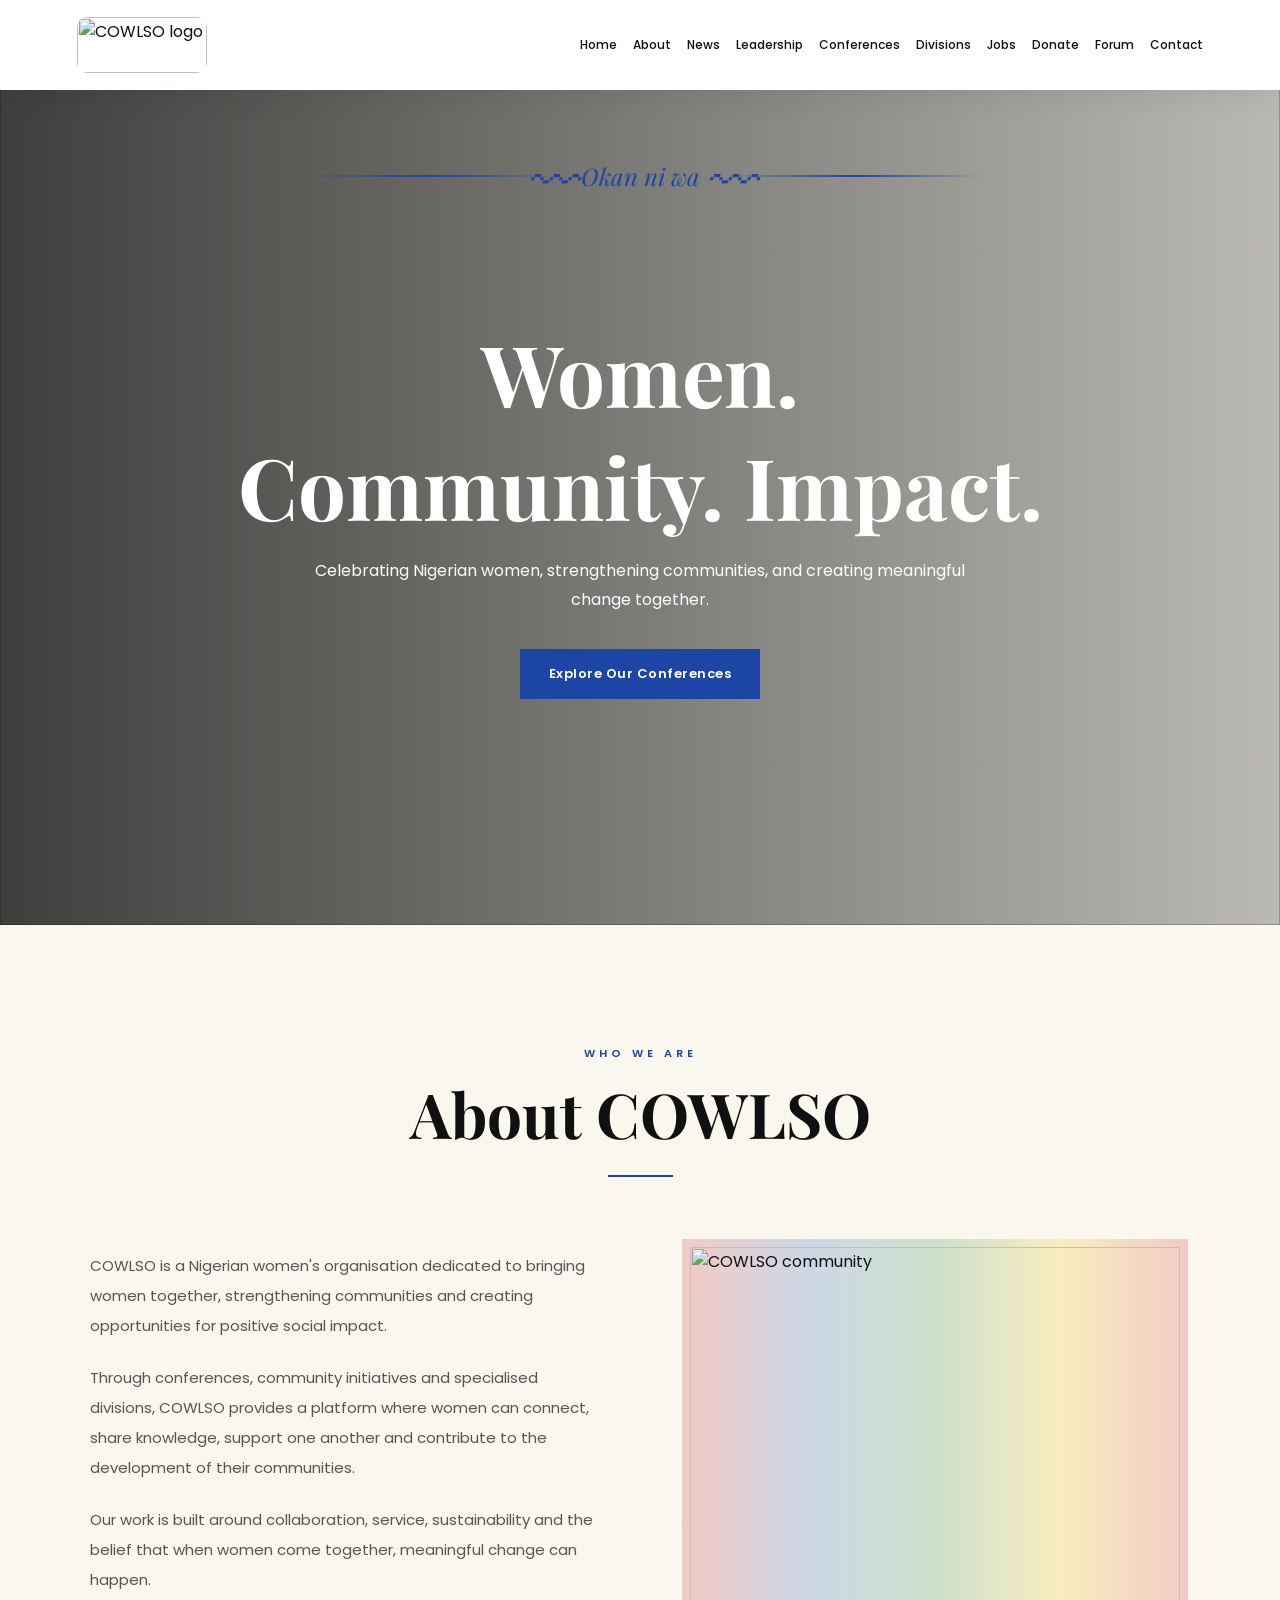
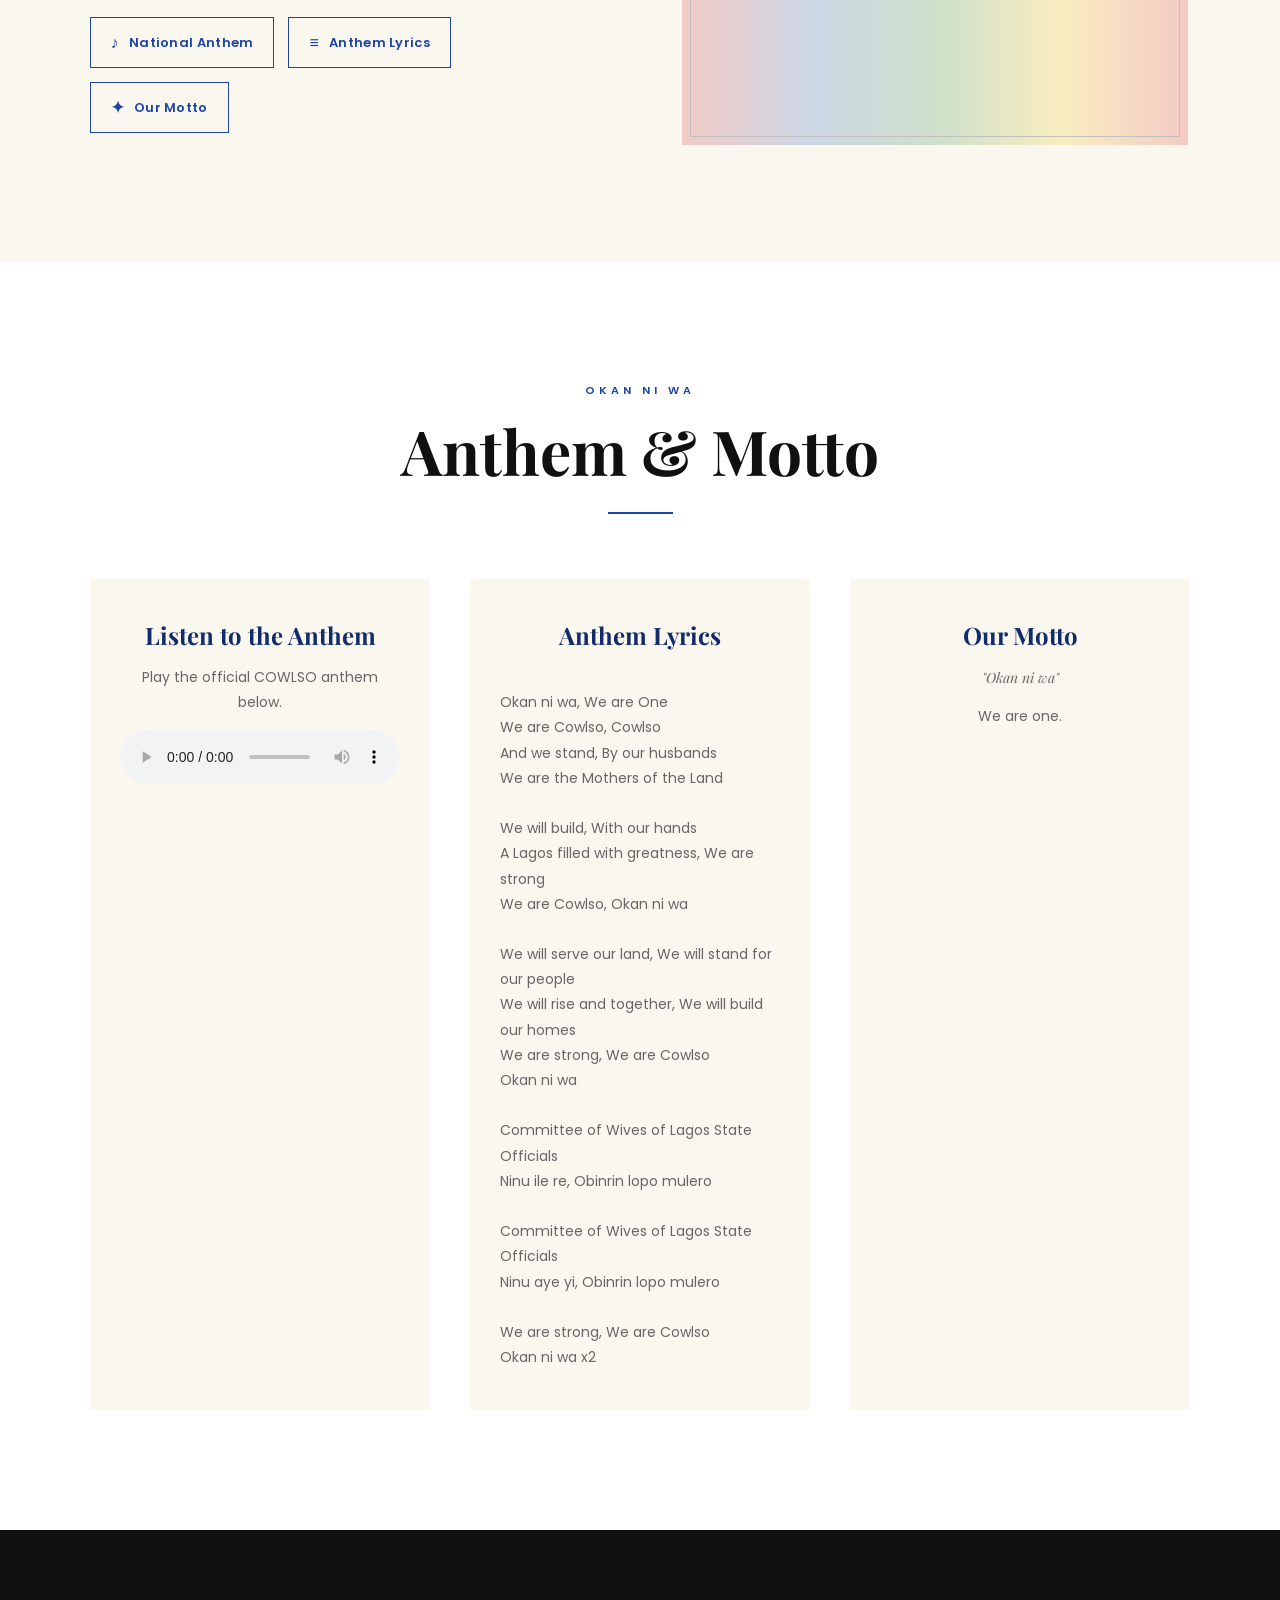
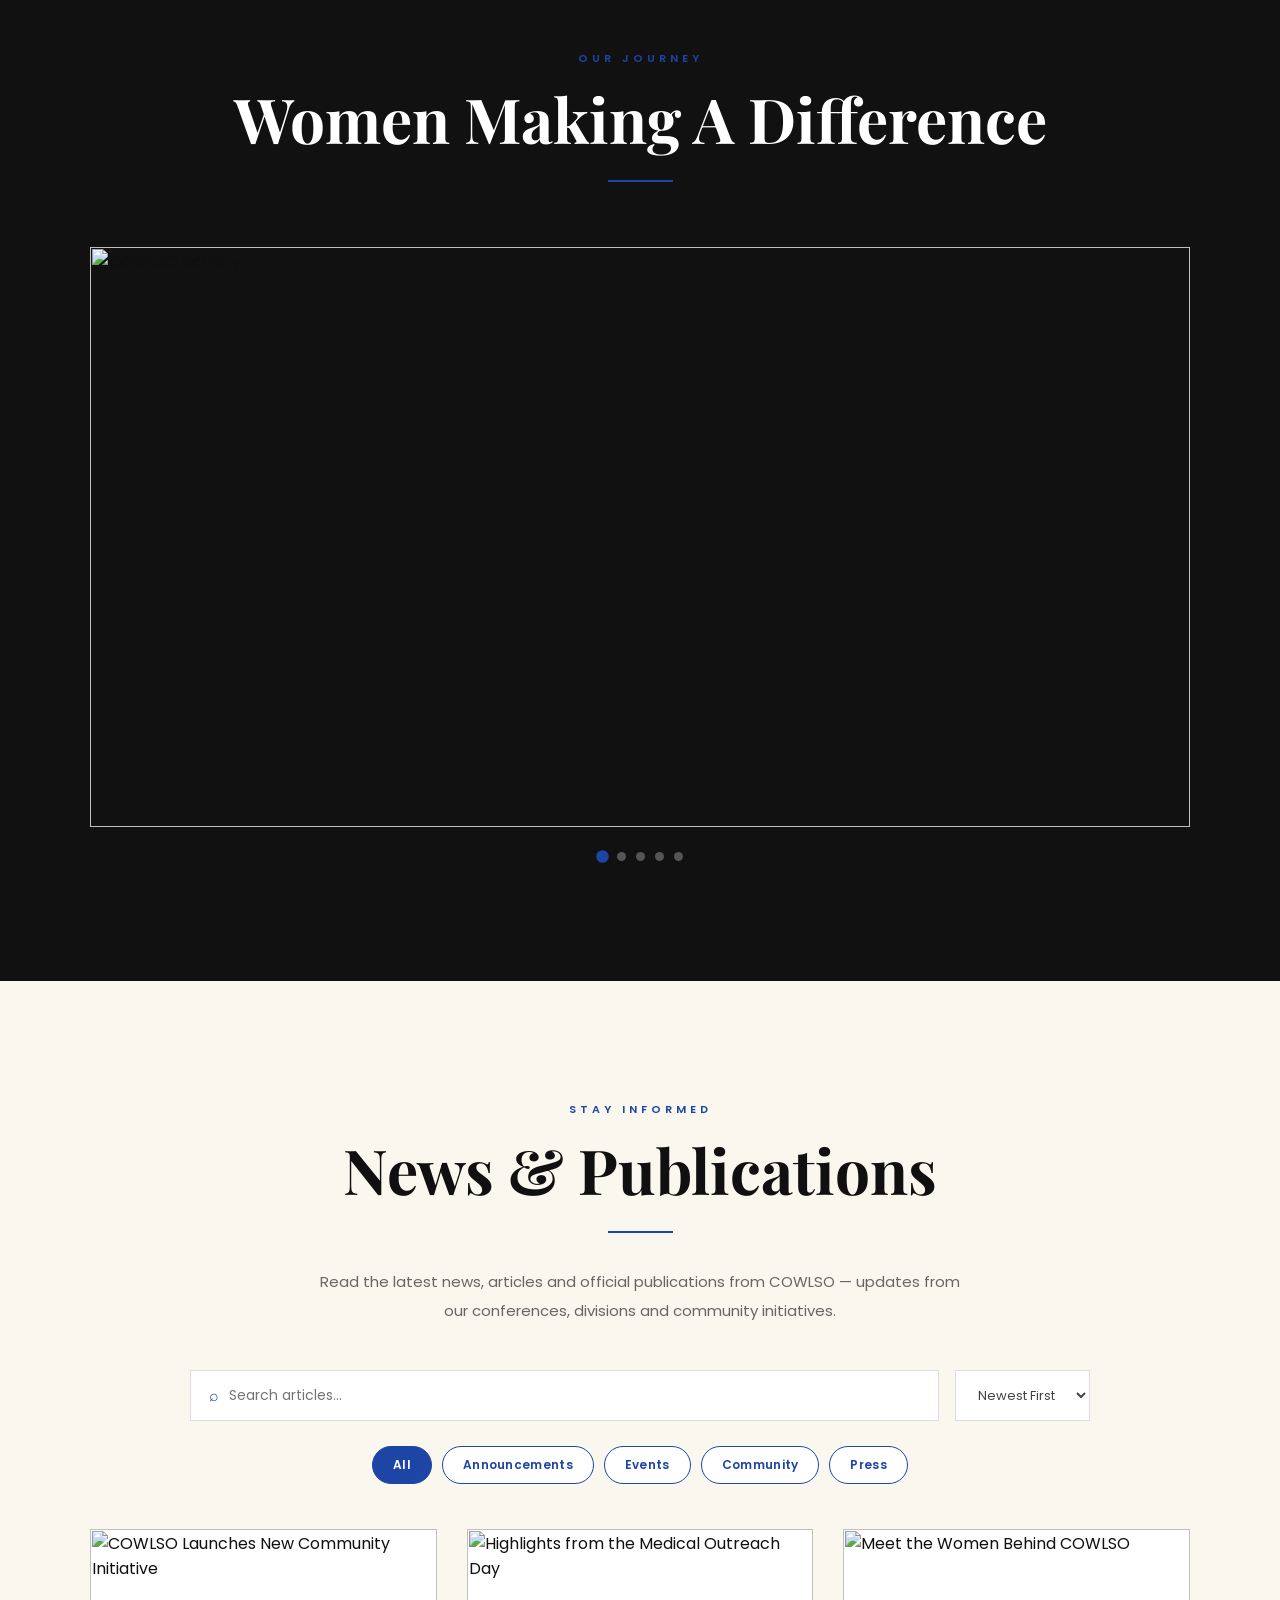
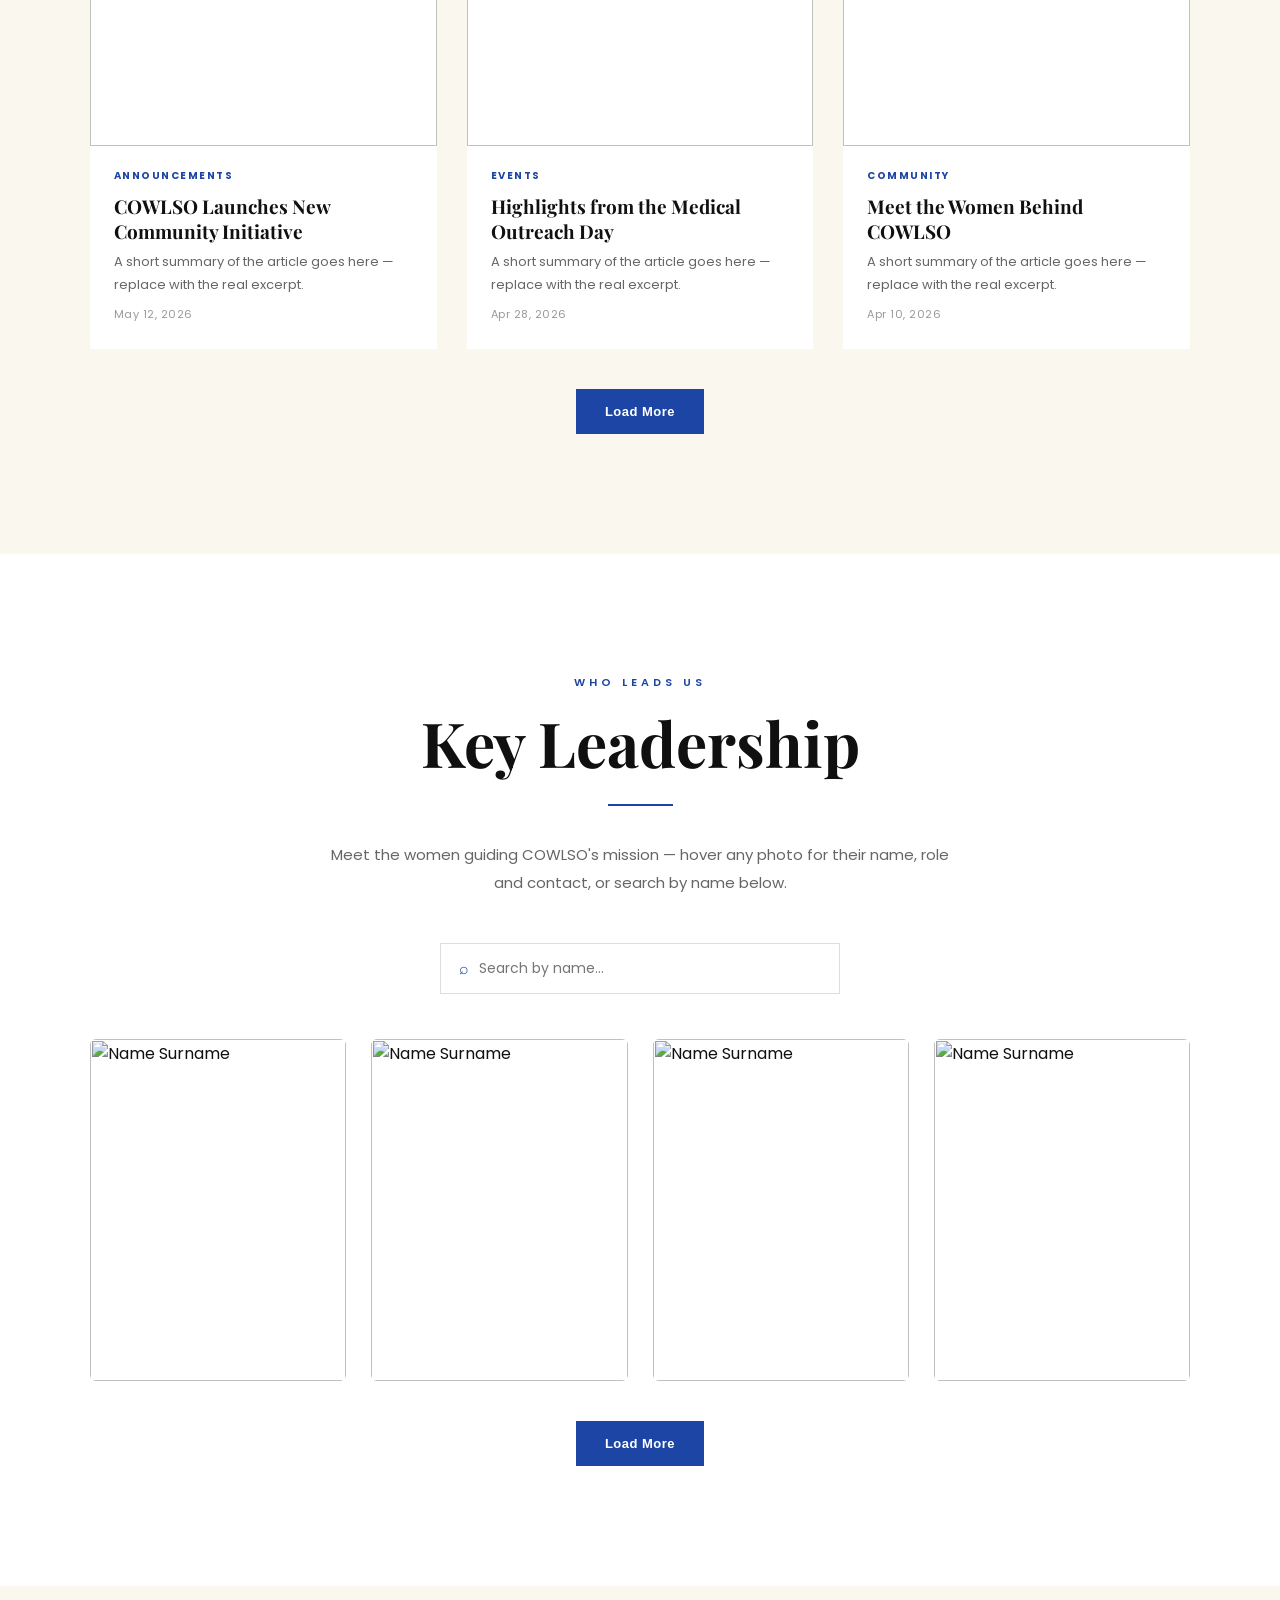
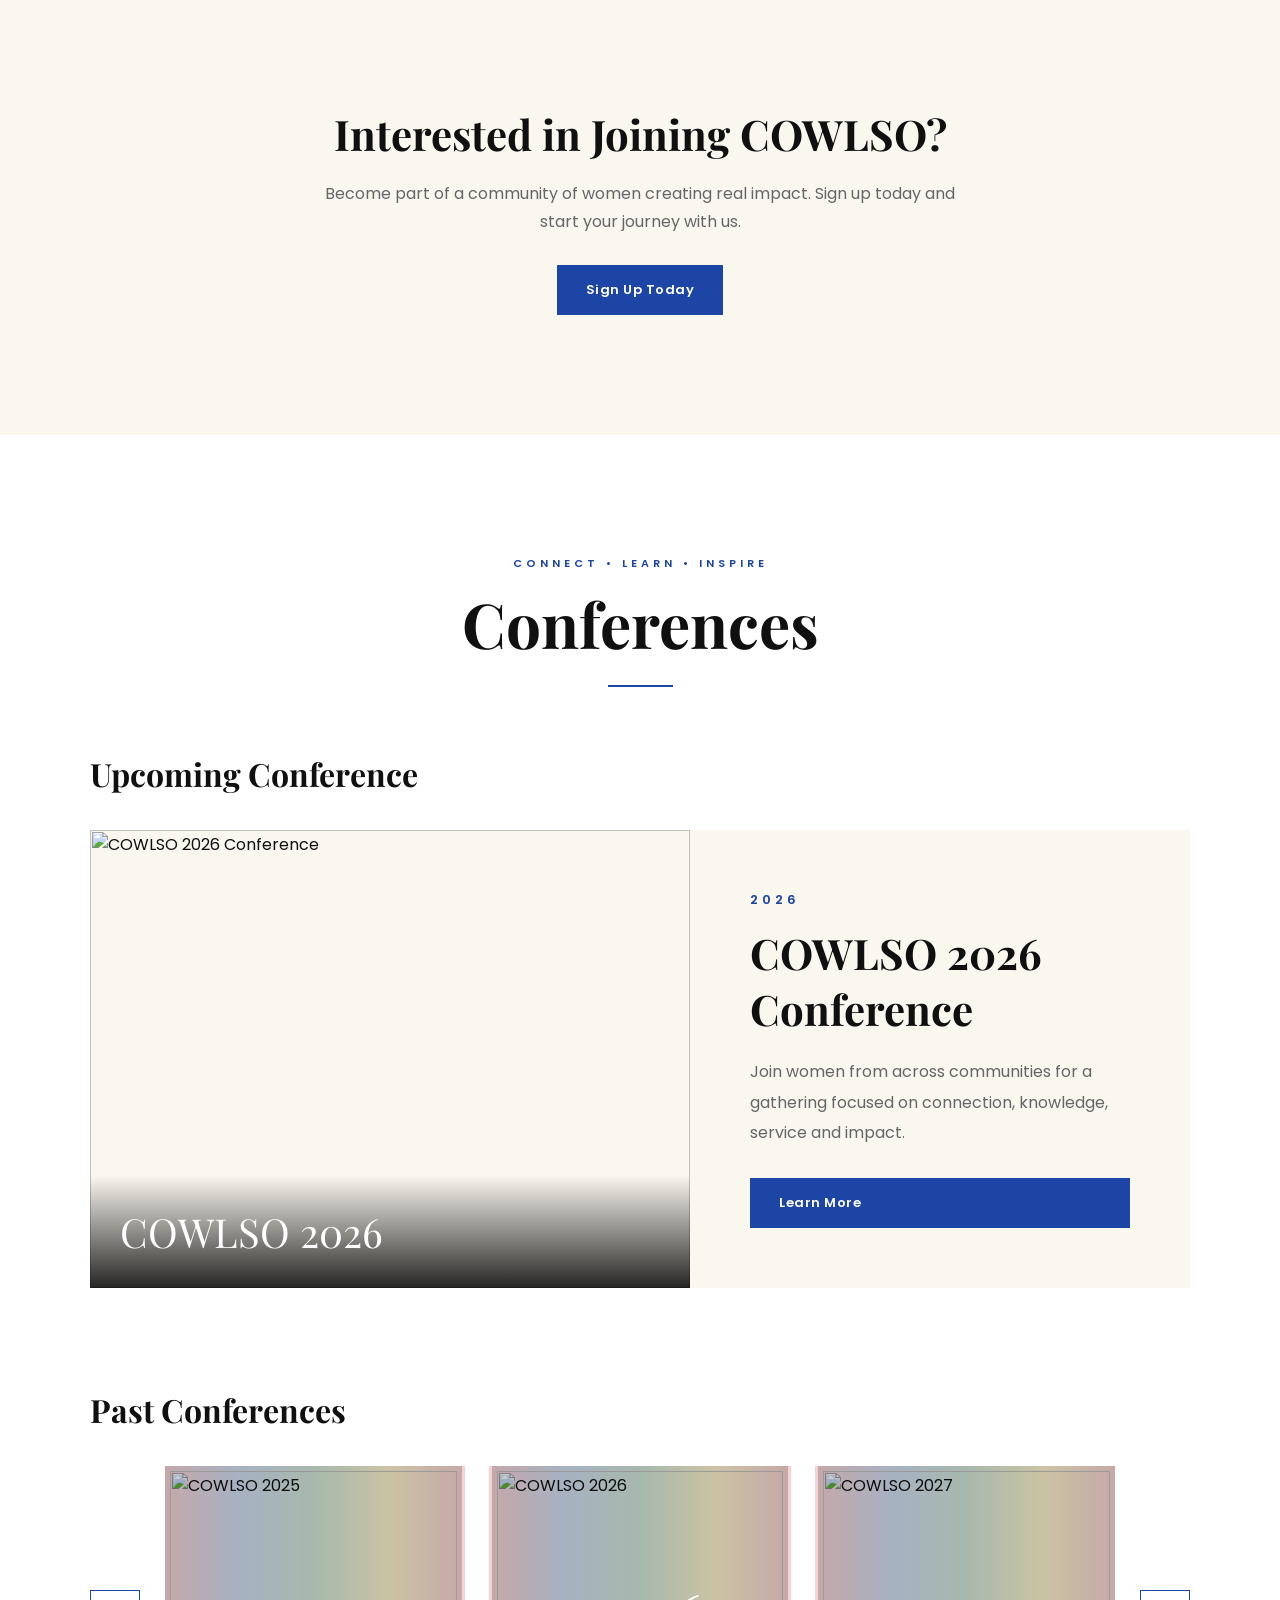
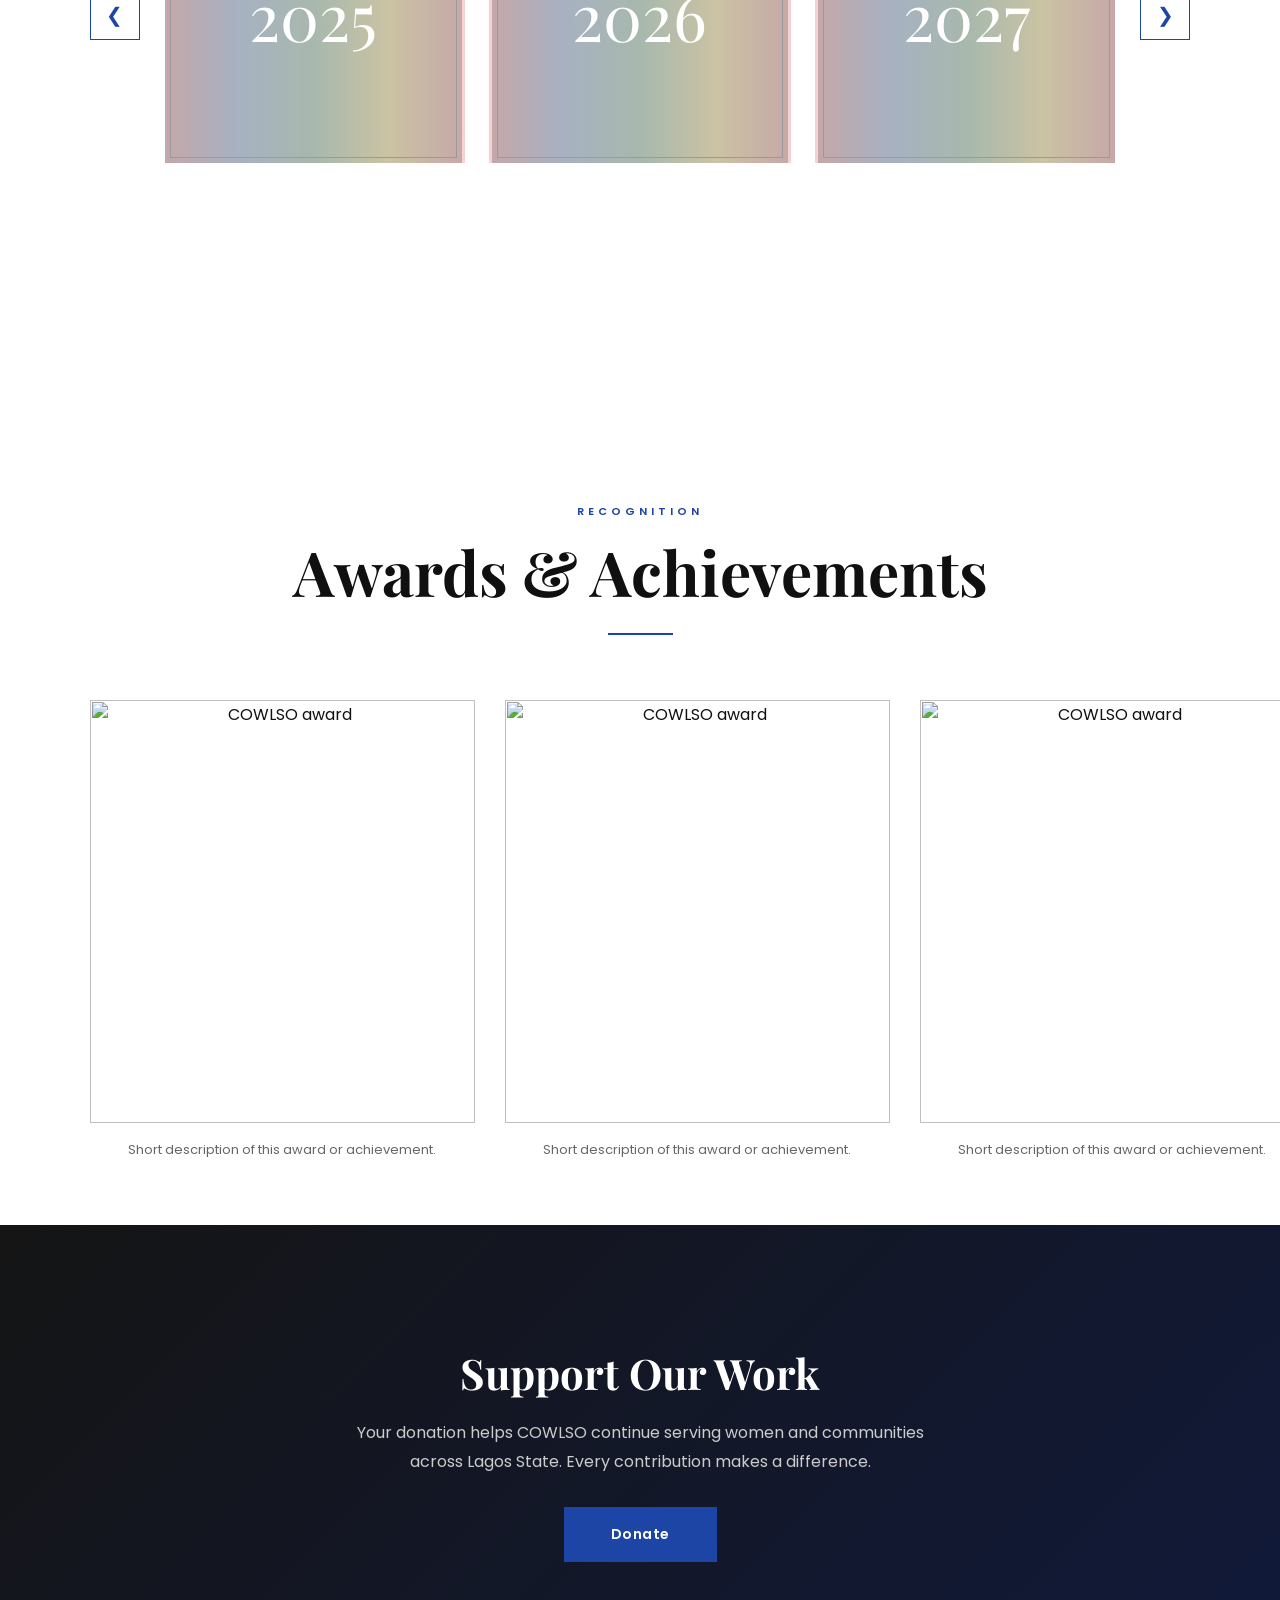
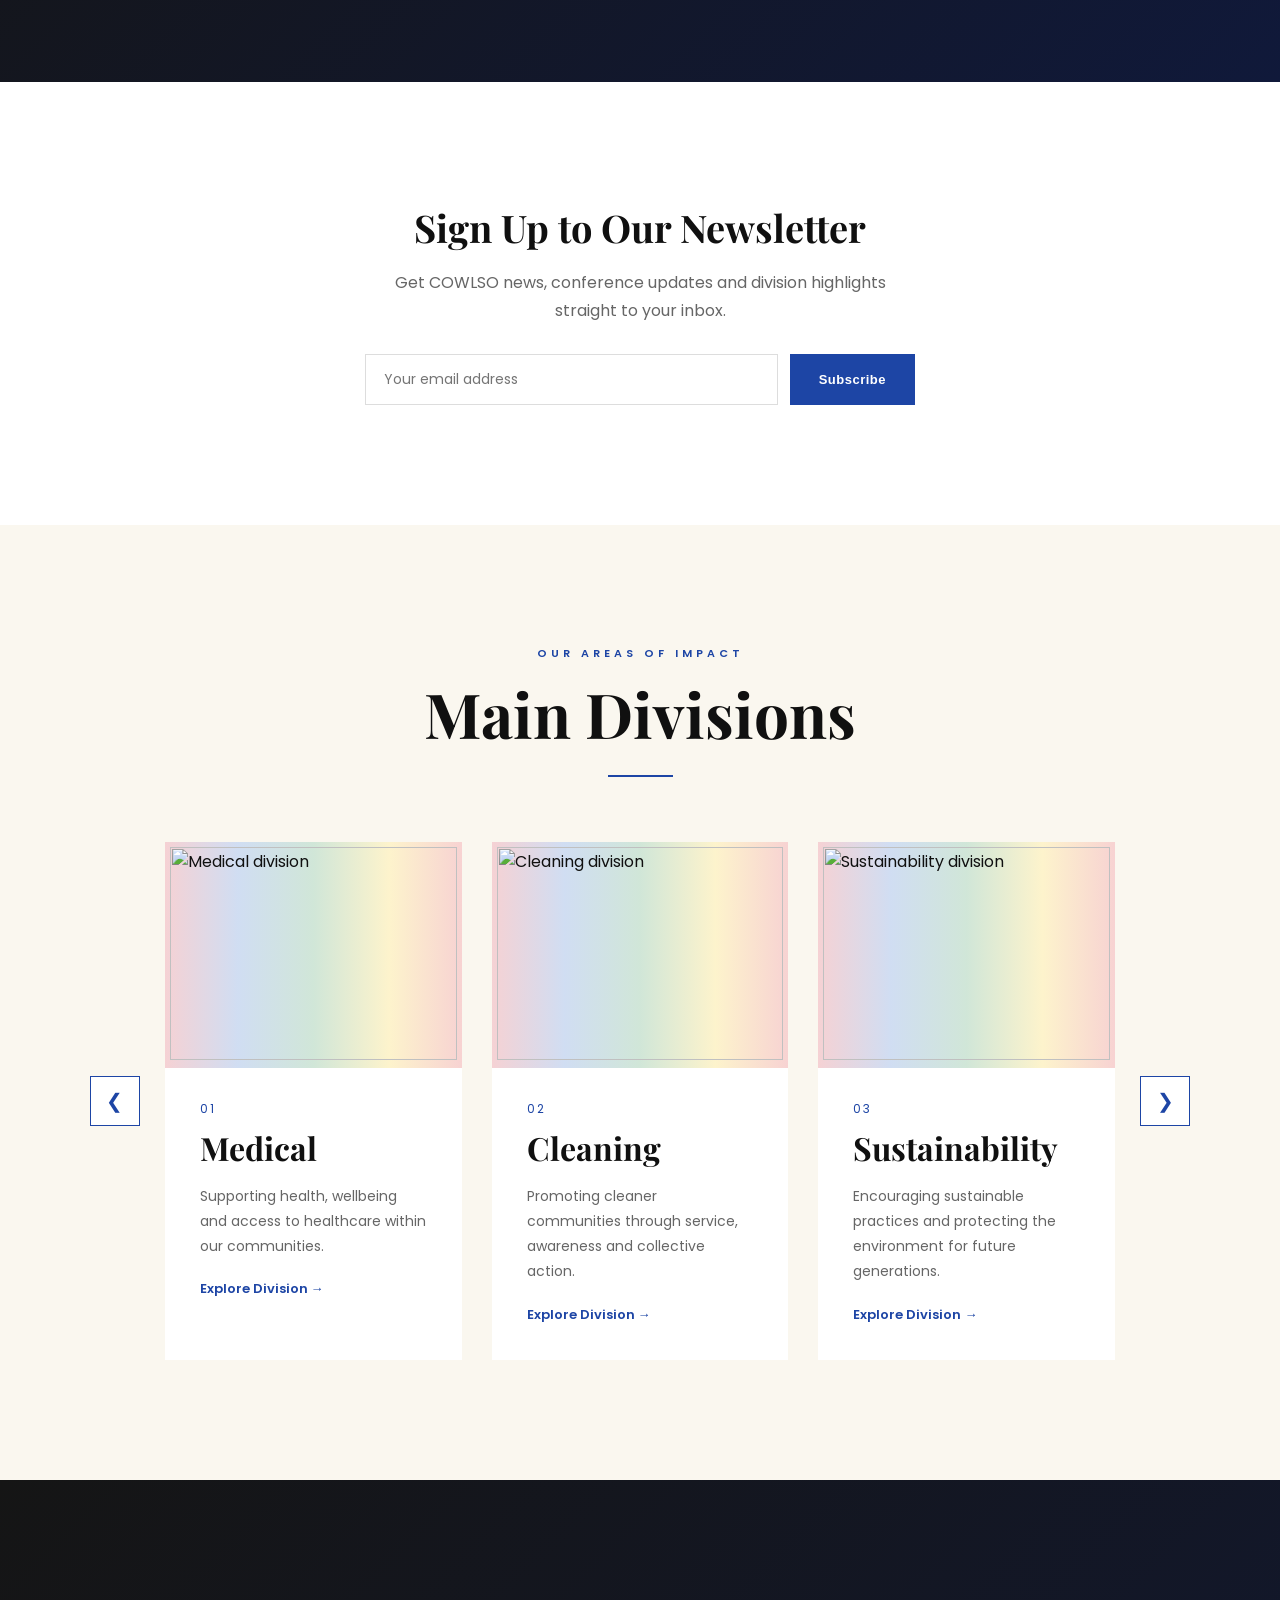
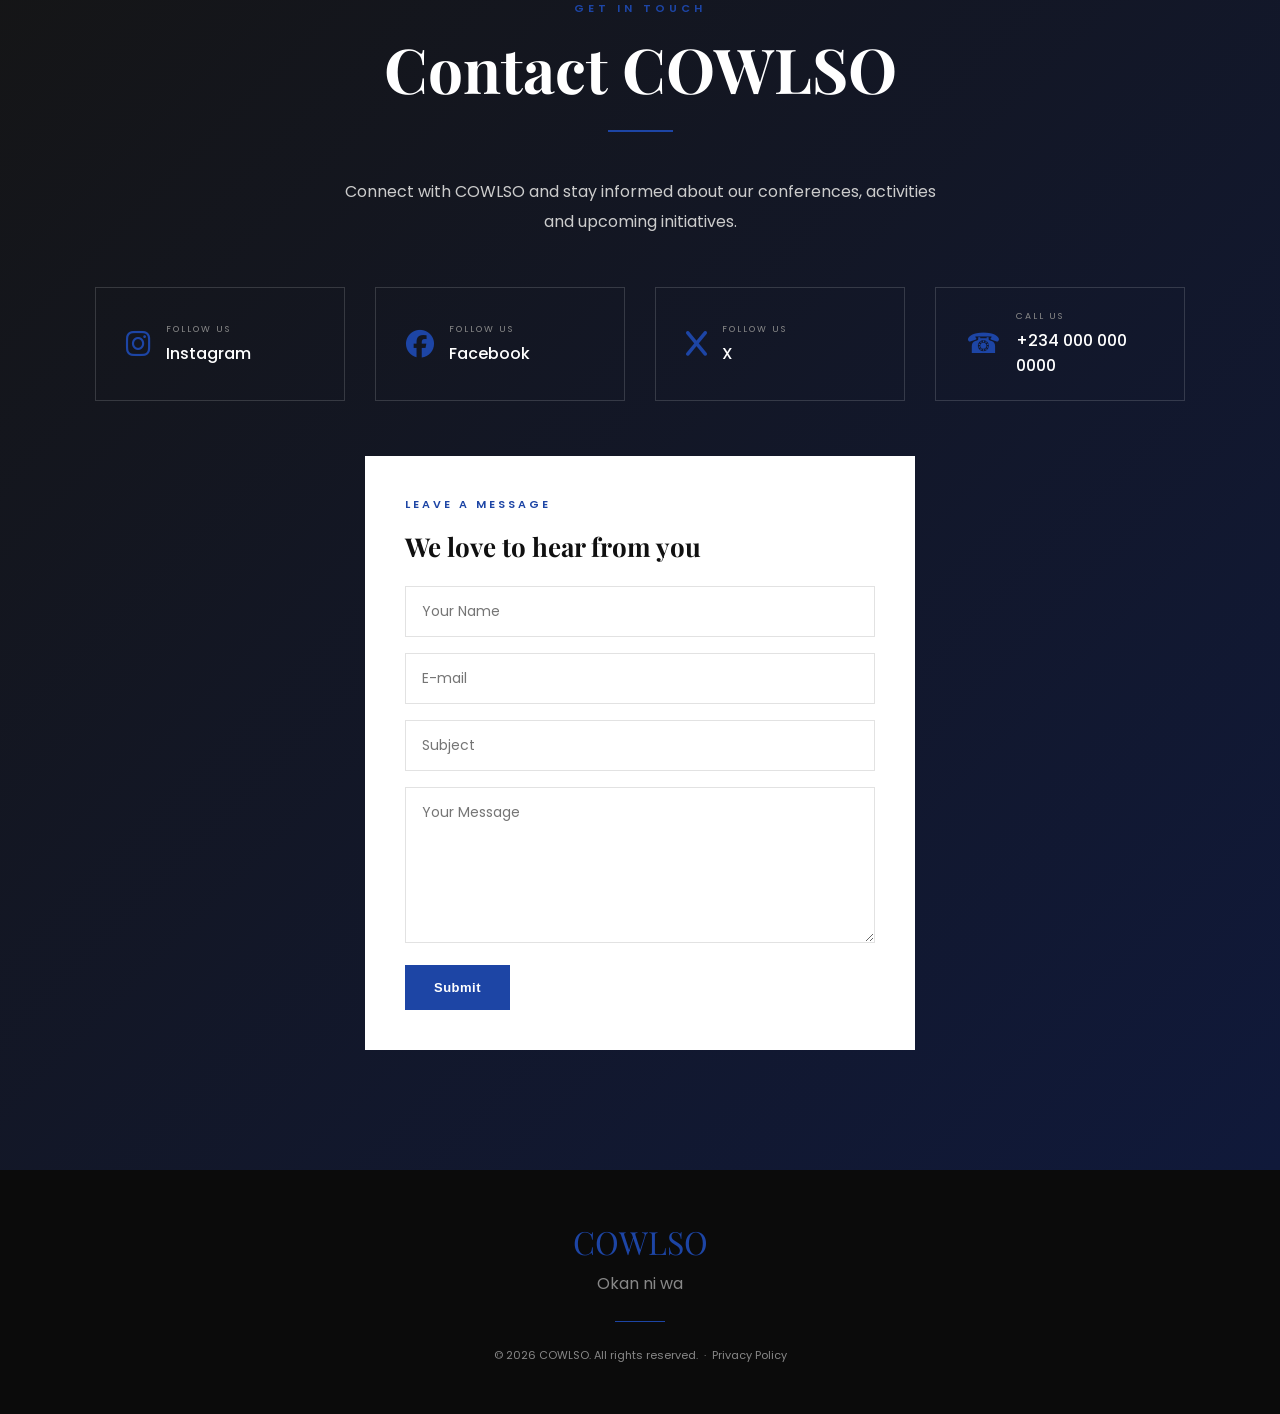
==== commit e8045fb1: "n" ====
--- a/index.html
+++ b/index.html
@@ -13,6 +13,8 @@
  
     <link rel="preconnect" href="https://fonts.googleapis.com">
     <link rel="preconnect" href="https://fonts.gstatic.com" crossorigin>
+  <link rel="stylesheet"
+      href="https://cdnjs.cloudflare.com/ajax/libs/font-awesome/6.5.2/css/all.min.css">
     <link href="https://fonts.googleapis.com/css2?family=Playfair+Display:wght@500;600;700&family=Poppins:wght@300;400;500;600;700&display=swap" rel="stylesheet">
 </head>
  
@@ -503,7 +505,7 @@
  
                     <!-- 2026 -->
  
-                    <a class="year-card" href="conference-year.html?year=2026">
+                    <a class="year-card" href="C-2024.HTML">
  
                         <div class="square-lights">
  
@@ -526,7 +528,7 @@
  
                     <!-- 2027 -->
  
-                    <a class="year-card" href="conference-year.html?year=2027">
+                    <a class="year-card" href="C-2023.HTML">
  
                         <div class="square-lights">
  
@@ -1011,11 +1013,12 @@
  
         <div class="contact-details">
  
-            <a href="https://instagram.com/"
+            <a href="https://www.instagram.com/connectwith_cowlso?igsh=dWh0M280aWlqcjBj
+"
                target="_blank"
                class="contact-item">
  
-                <span class="contact-icon">◎</span>
+                <span class="contact-icon">  <i class="fab fa-instagram"></i></span>
  
                 <div>
                     <small>FOLLOW US</small>
@@ -1023,12 +1026,25 @@
                 </div>
  
             </a>
- 
-  <a href="https://instagram.com/"
+            <a href="https://www.facebook.com/profile.php?id=100068530460480
+"
                target="_blank"
                class="contact-item">
  
-                <span class="contact-icon">◎</span>
+                <span class="contact-icon">  <i class="fab fa-facebook"></i></span>
+ 
+                <div>
+                    <small>FOLLOW US</small>
+                    <strong>Facebook</strong>
+                </div>
+ 
+            </a>
+ 
+              <a href="https://x.com/cowlso"
+               target="_blank"
+               class="contact-item">
+ 
+                <span class="contact-icon">  <i class="fab fa-X"></i></span>
  
                 <div>
                     <small>FOLLOW US</small>
@@ -1036,20 +1052,6 @@
                 </div>
  
             </a>
-
-             <a href="https://instagram.com/"
-               target="_blank"
-               class="contact-item">
- 
-                <span class="contact-icon">◎</span>
- 
-                <div>
-                    <small>FOLLOW US</small>
-                    <strong>Facebook</strong>
-                </div>
- 
-            </a>
-            
             <a href="tel:+2340000000000"
                class="contact-item">
  
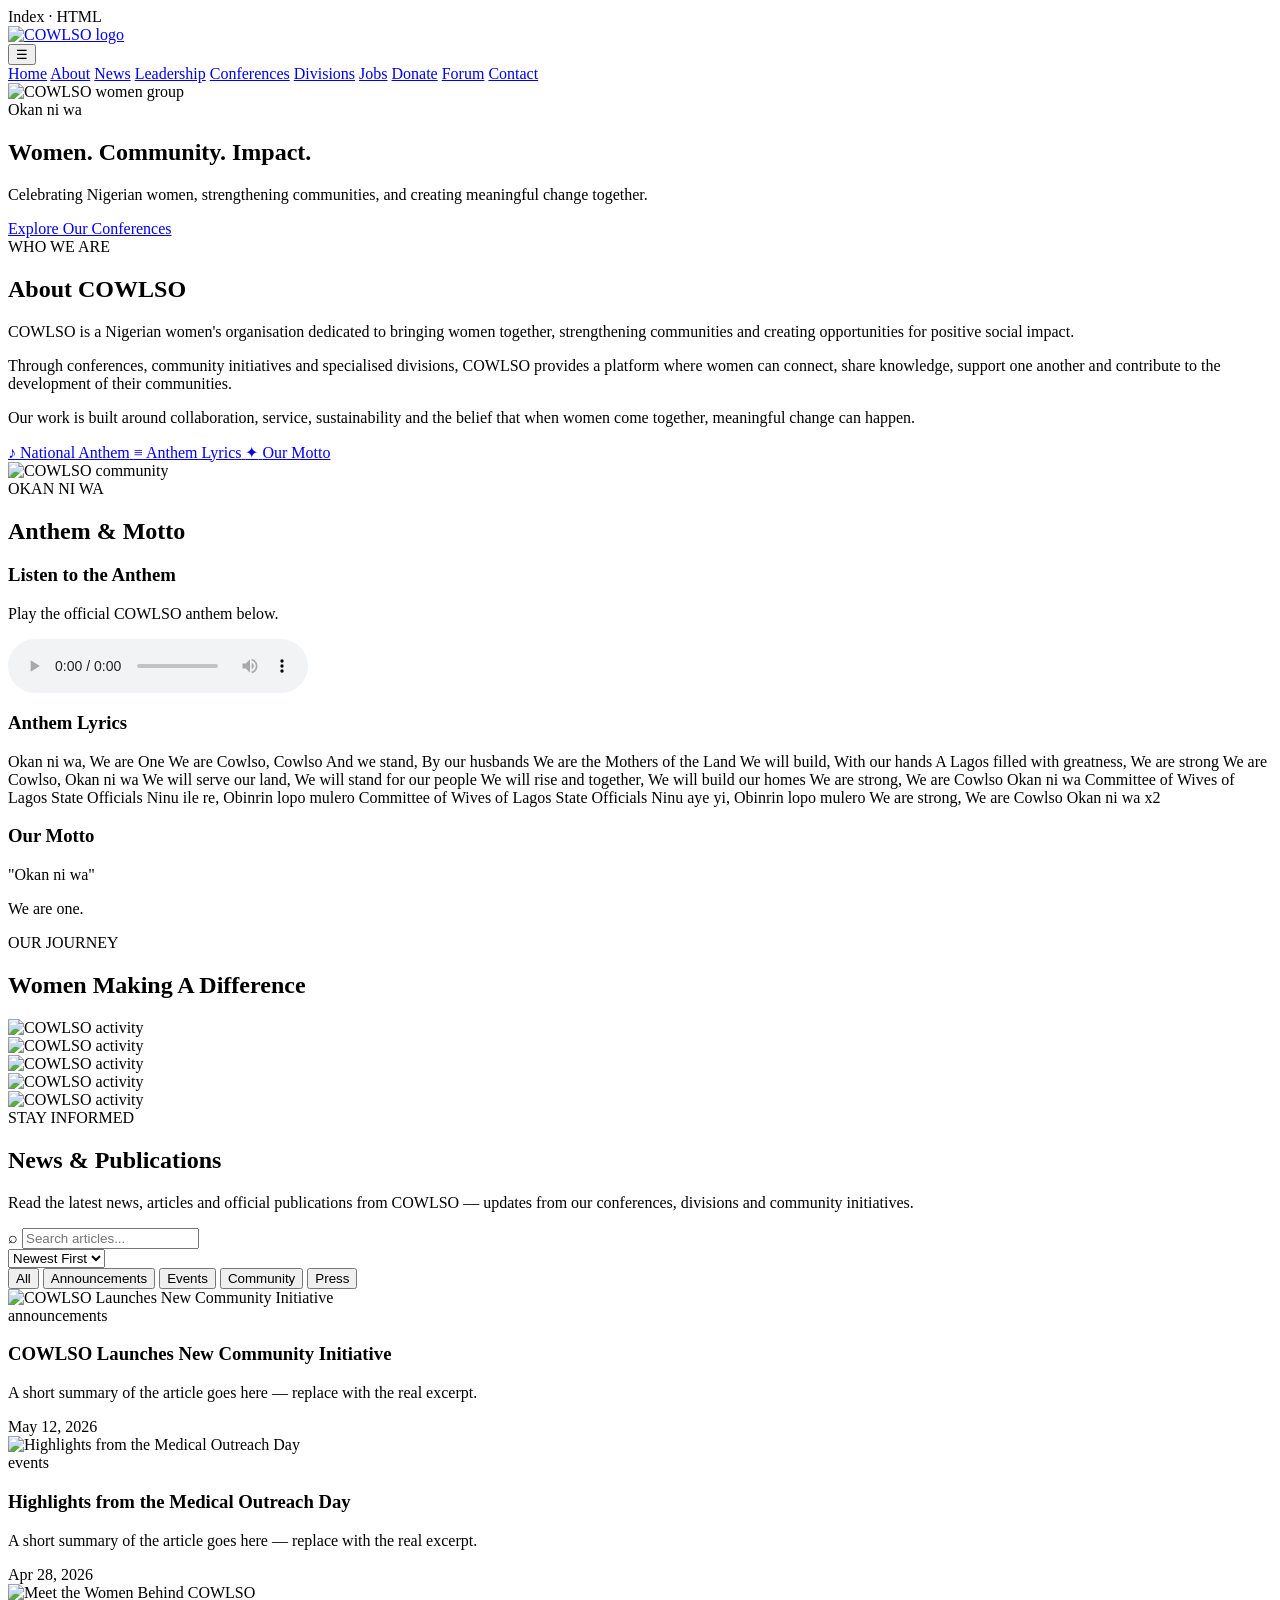
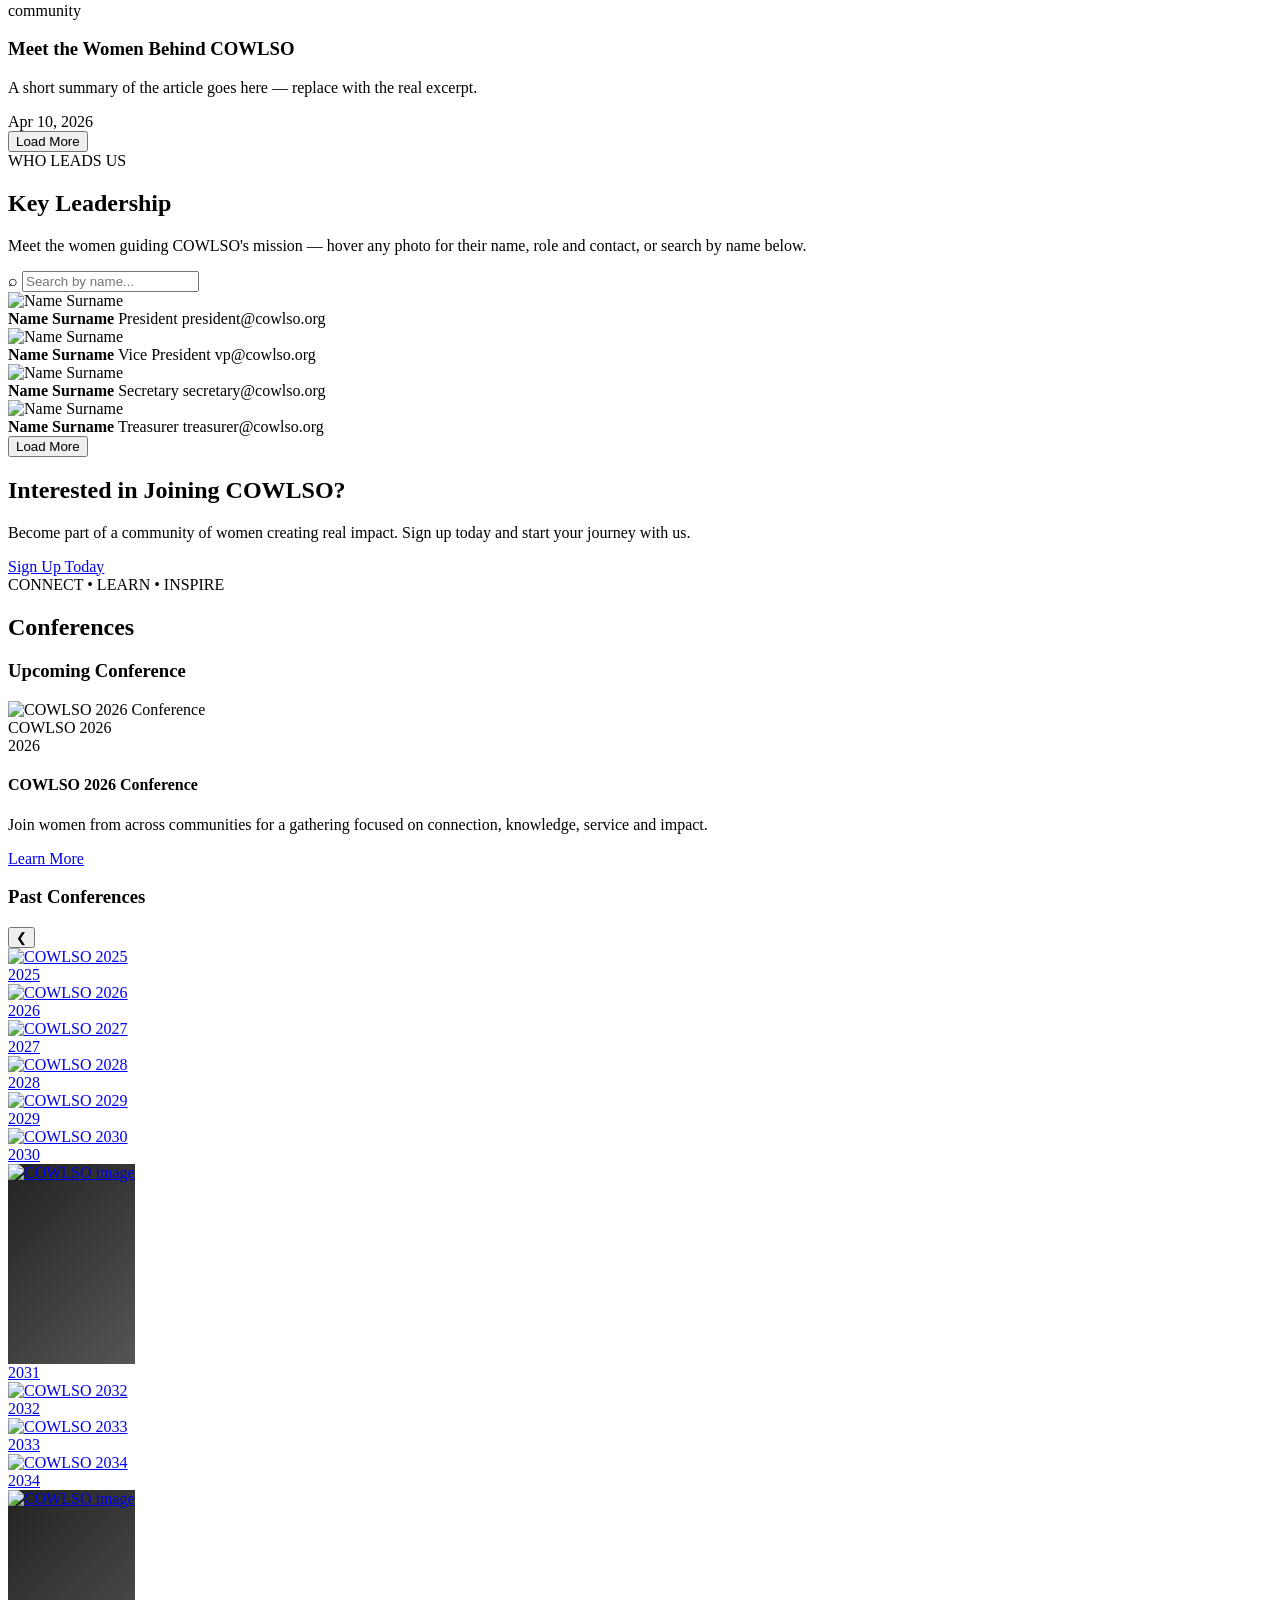
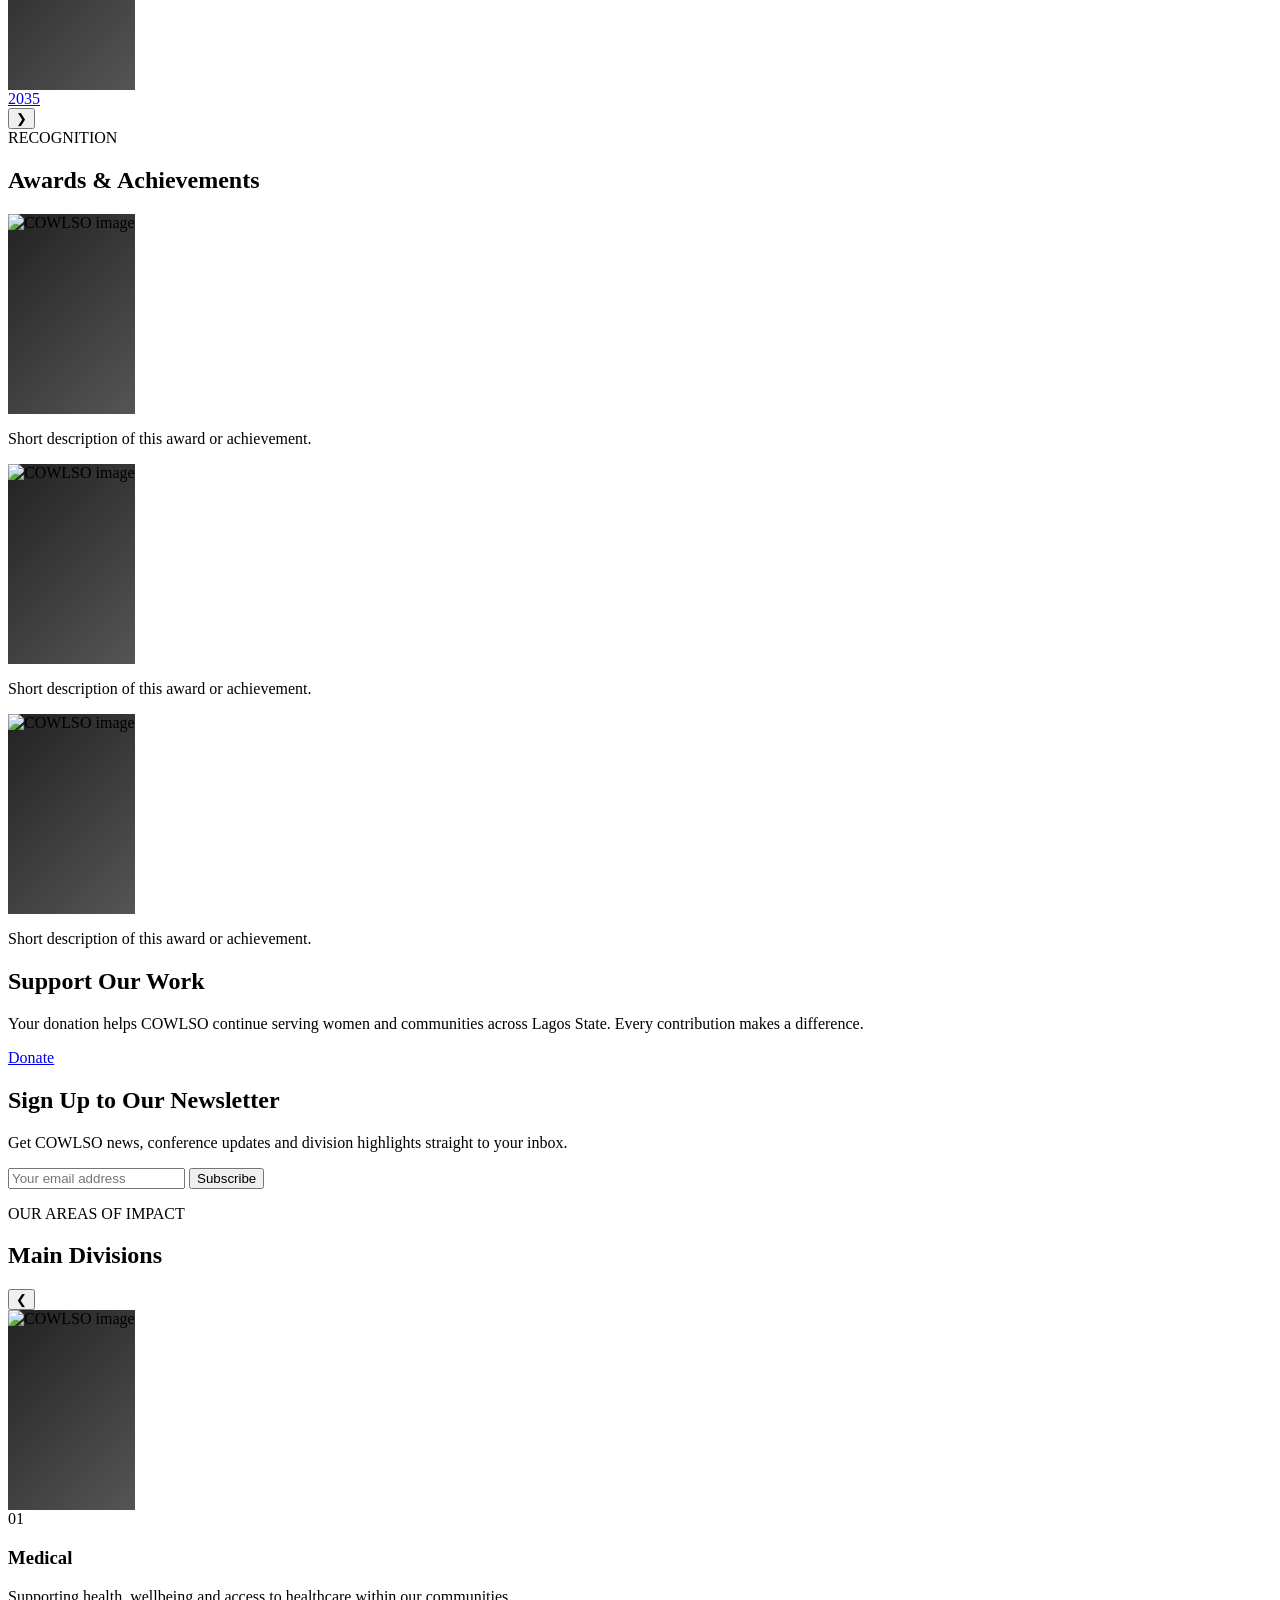
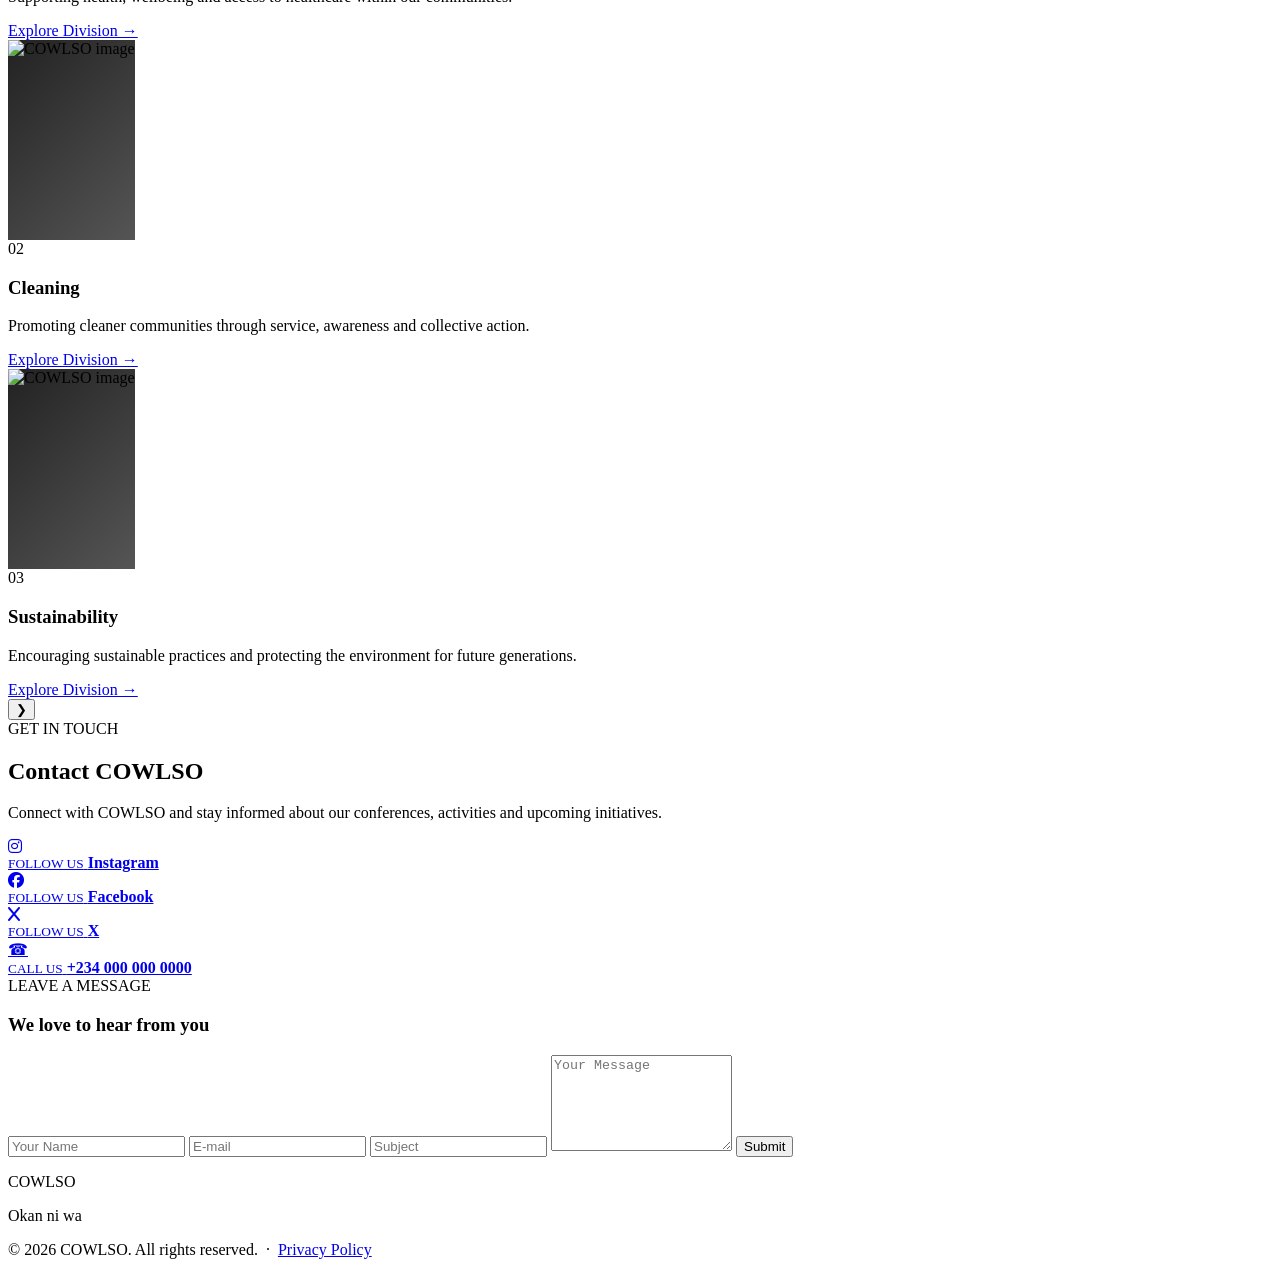
==== commit 93389d3e: "GV" ====
--- a/index.html
+++ b/index.html
@@ -9,7 +9,7 @@
  
     <title>COWLSO | Nigerian Women Organisation</title>
  
-    <link rel="stylesheet" href="style.css">
+    <link rel="stylesheet" href="style4.css">
  
     <link rel="preconnect" href="https://fonts.googleapis.com">
     <link rel="preconnect" href="https://fonts.gstatic.com" crossorigin>
@@ -18,7 +18,7 @@
     <link href="https://fonts.googleapis.com/css2?family=Playfair+Display:wght@500;600;700&family=Poppins:wght@300;400;500;600;700&display=swap" rel="stylesheet">
 </head>
  
-<body>
+<body> 
  
 <!-- ================= NAVIGATION ================= -->
  
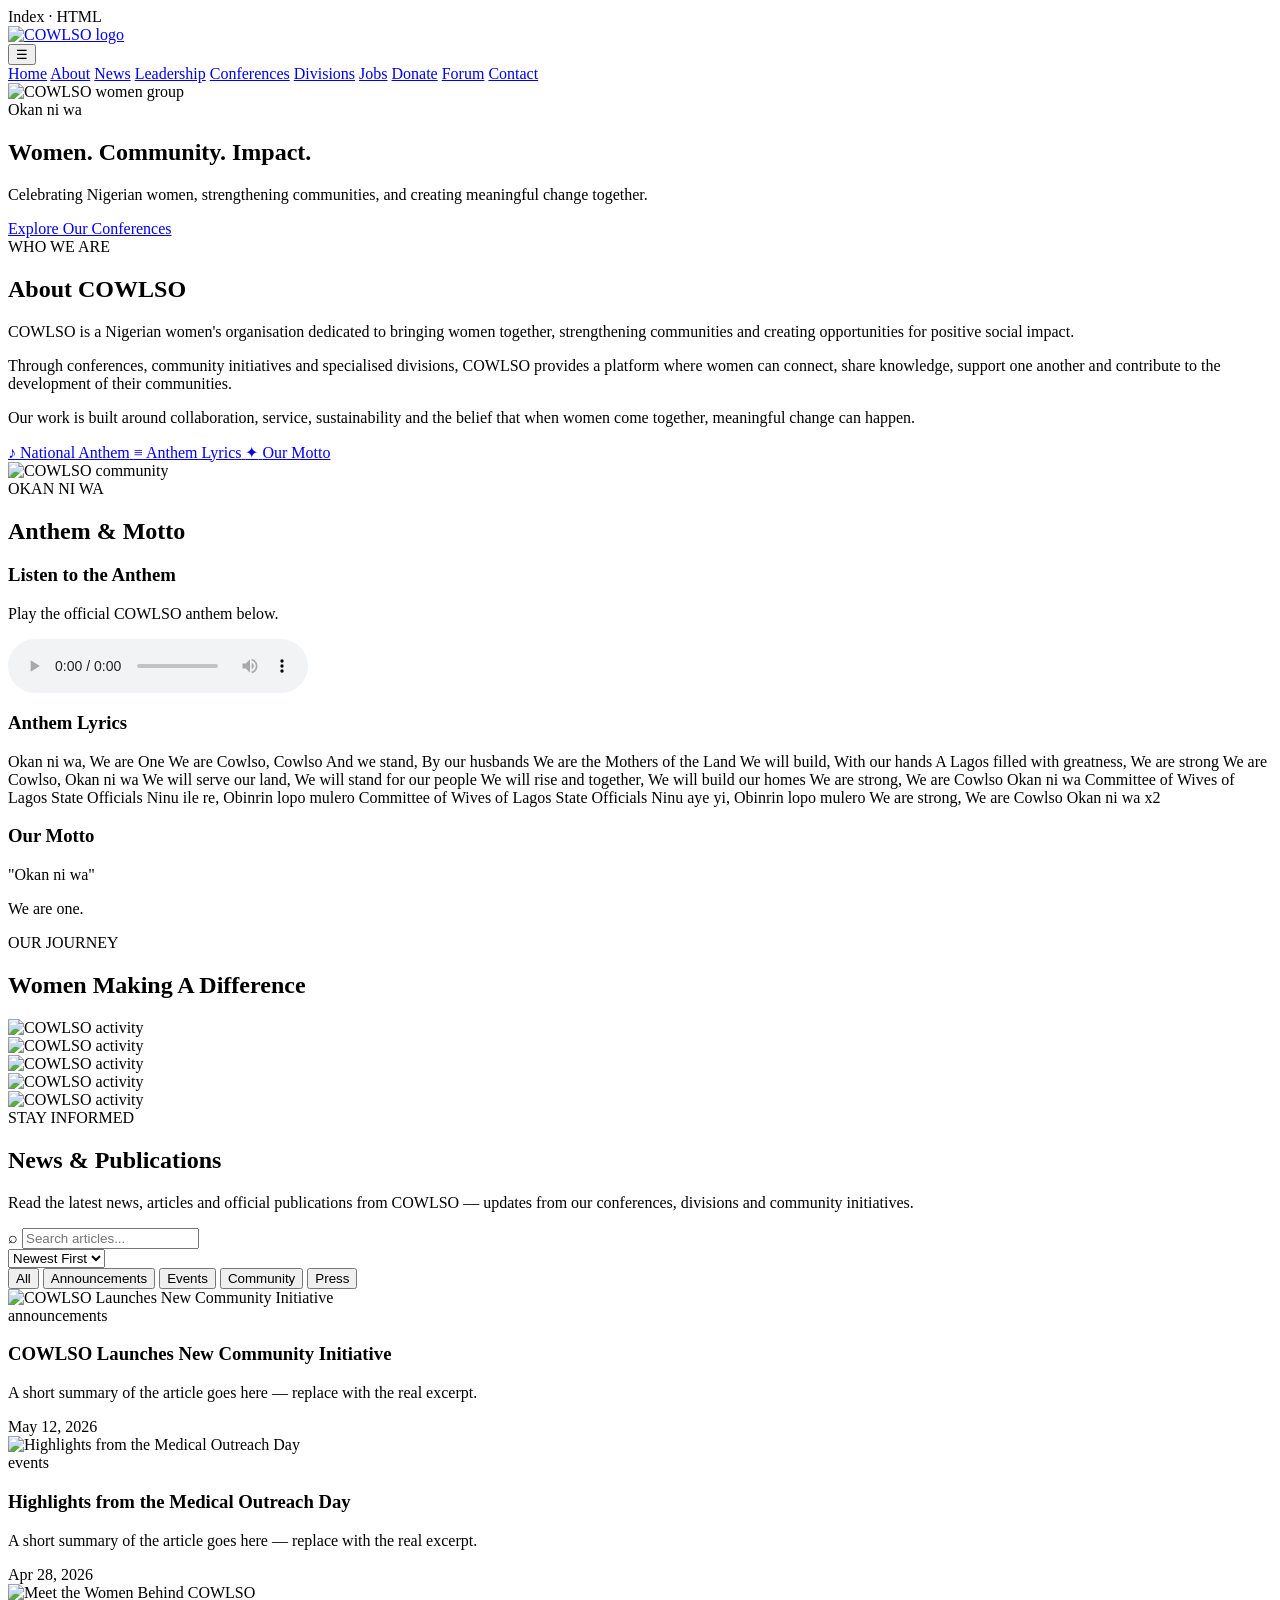
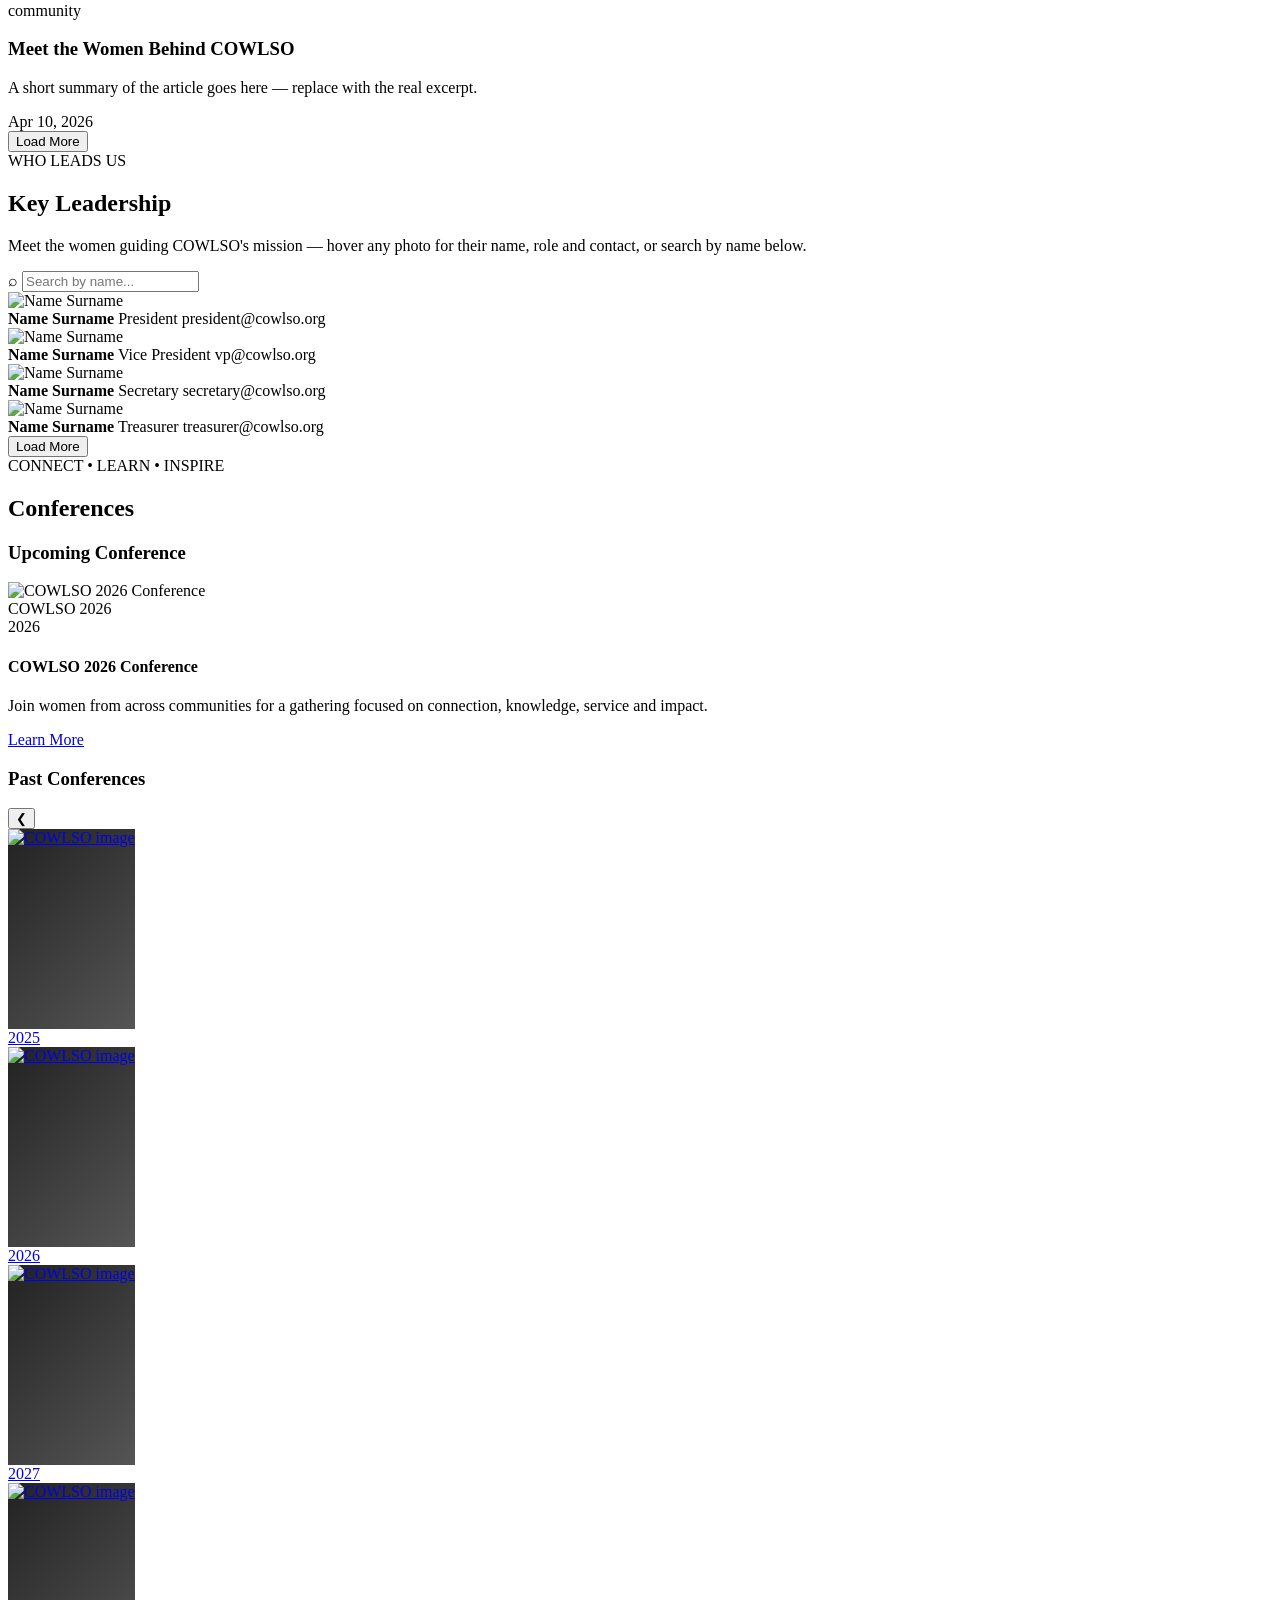
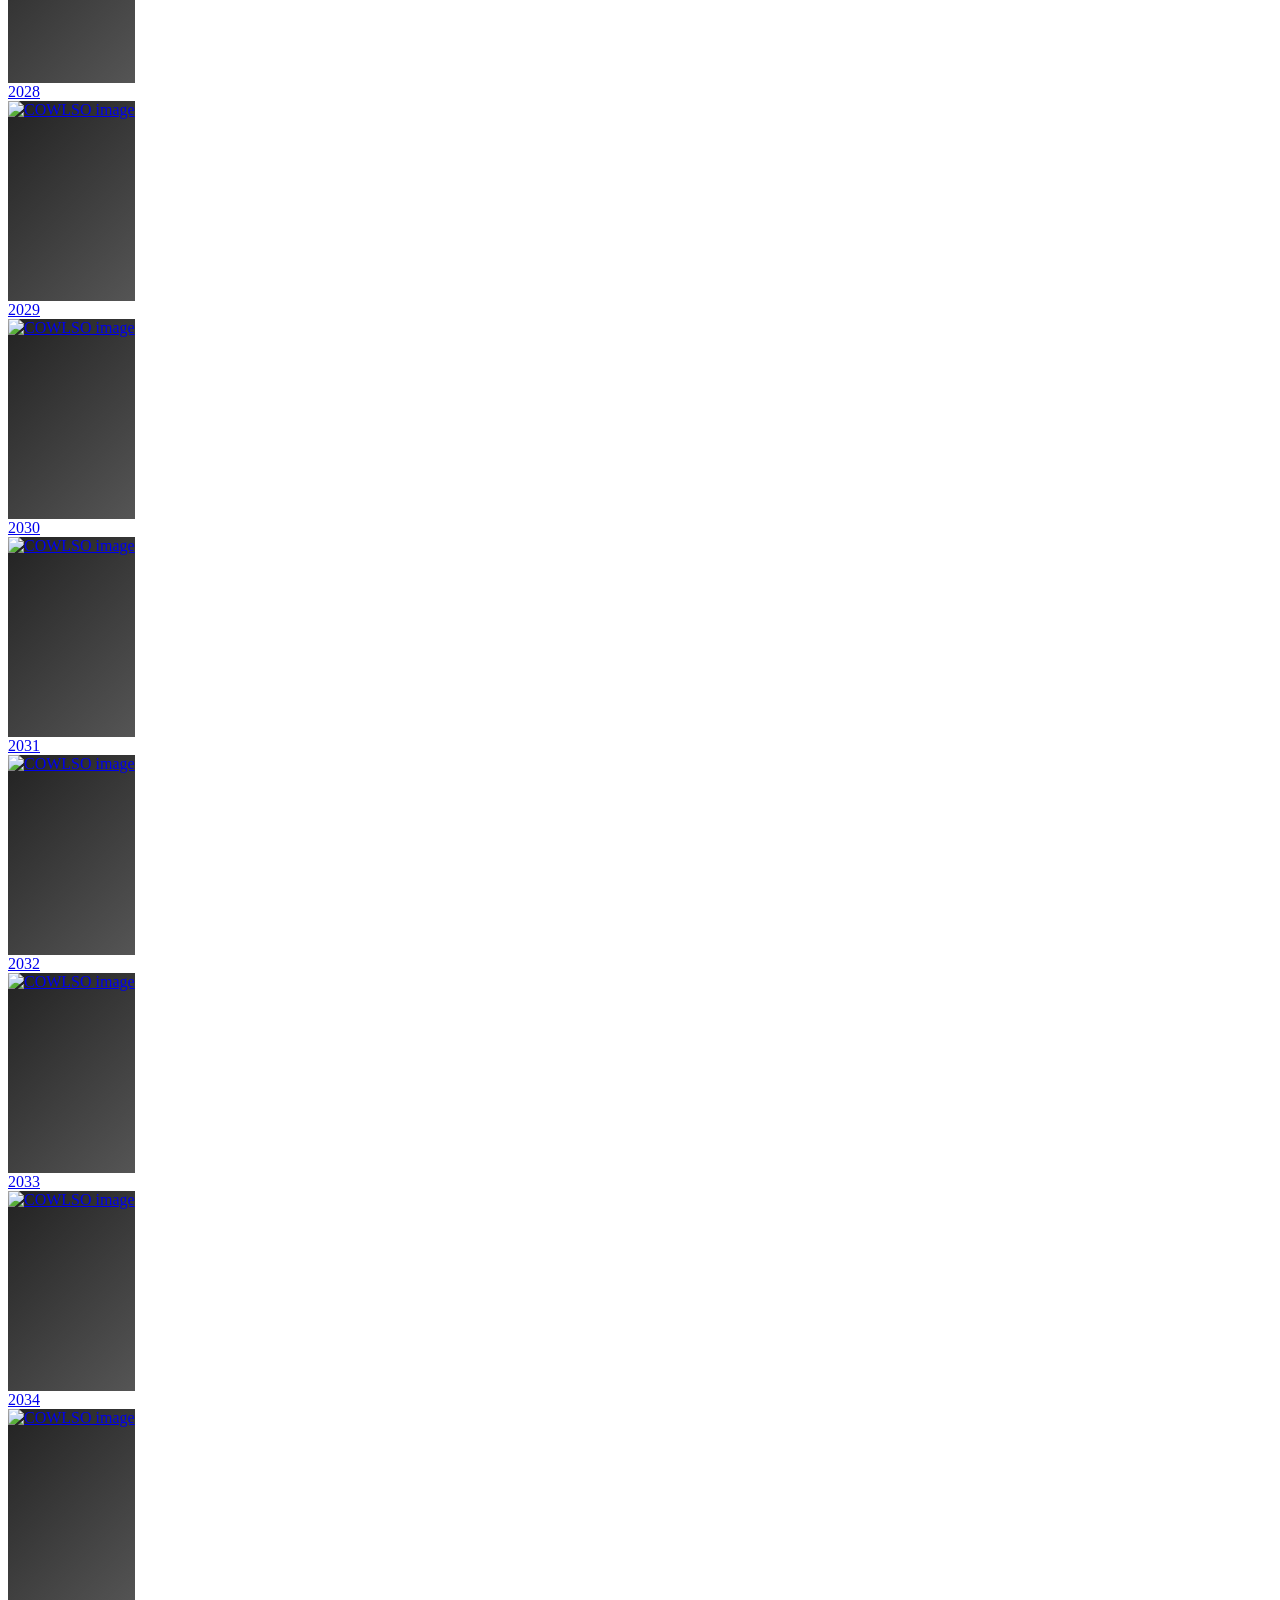
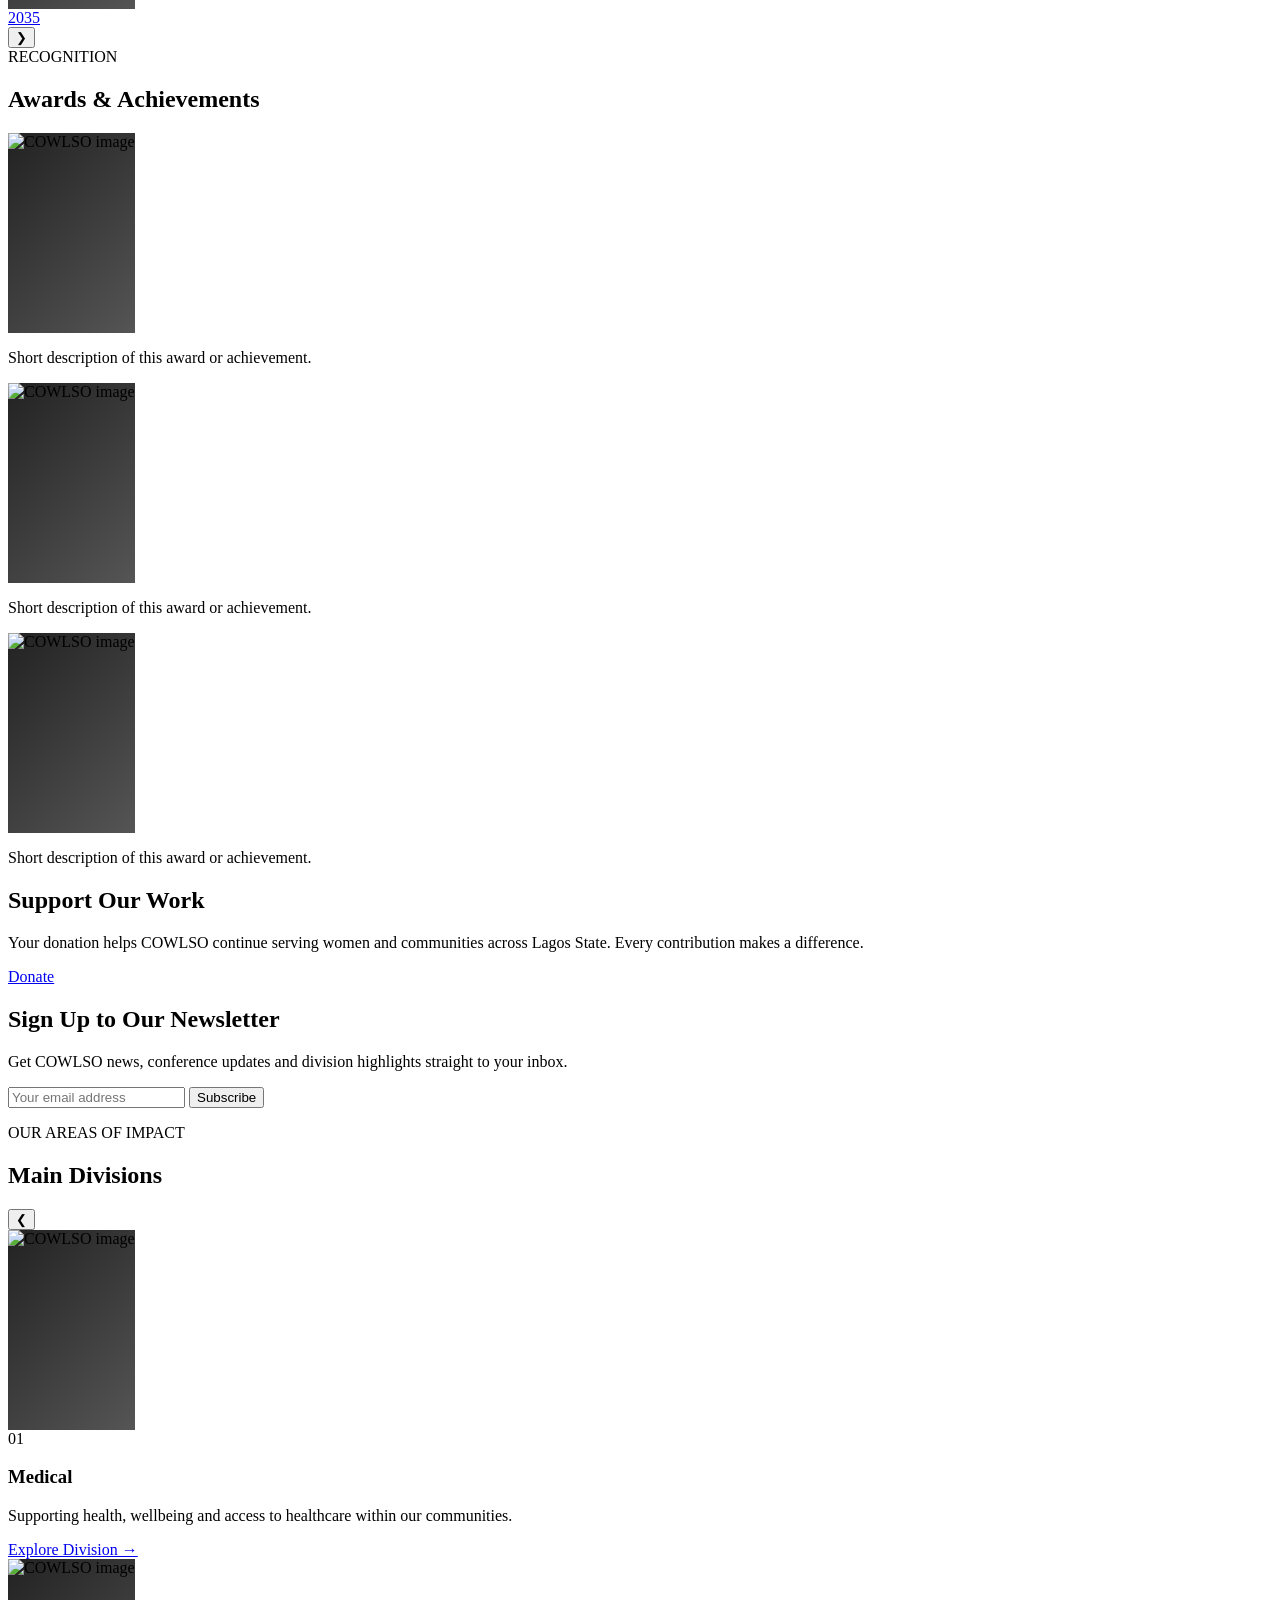
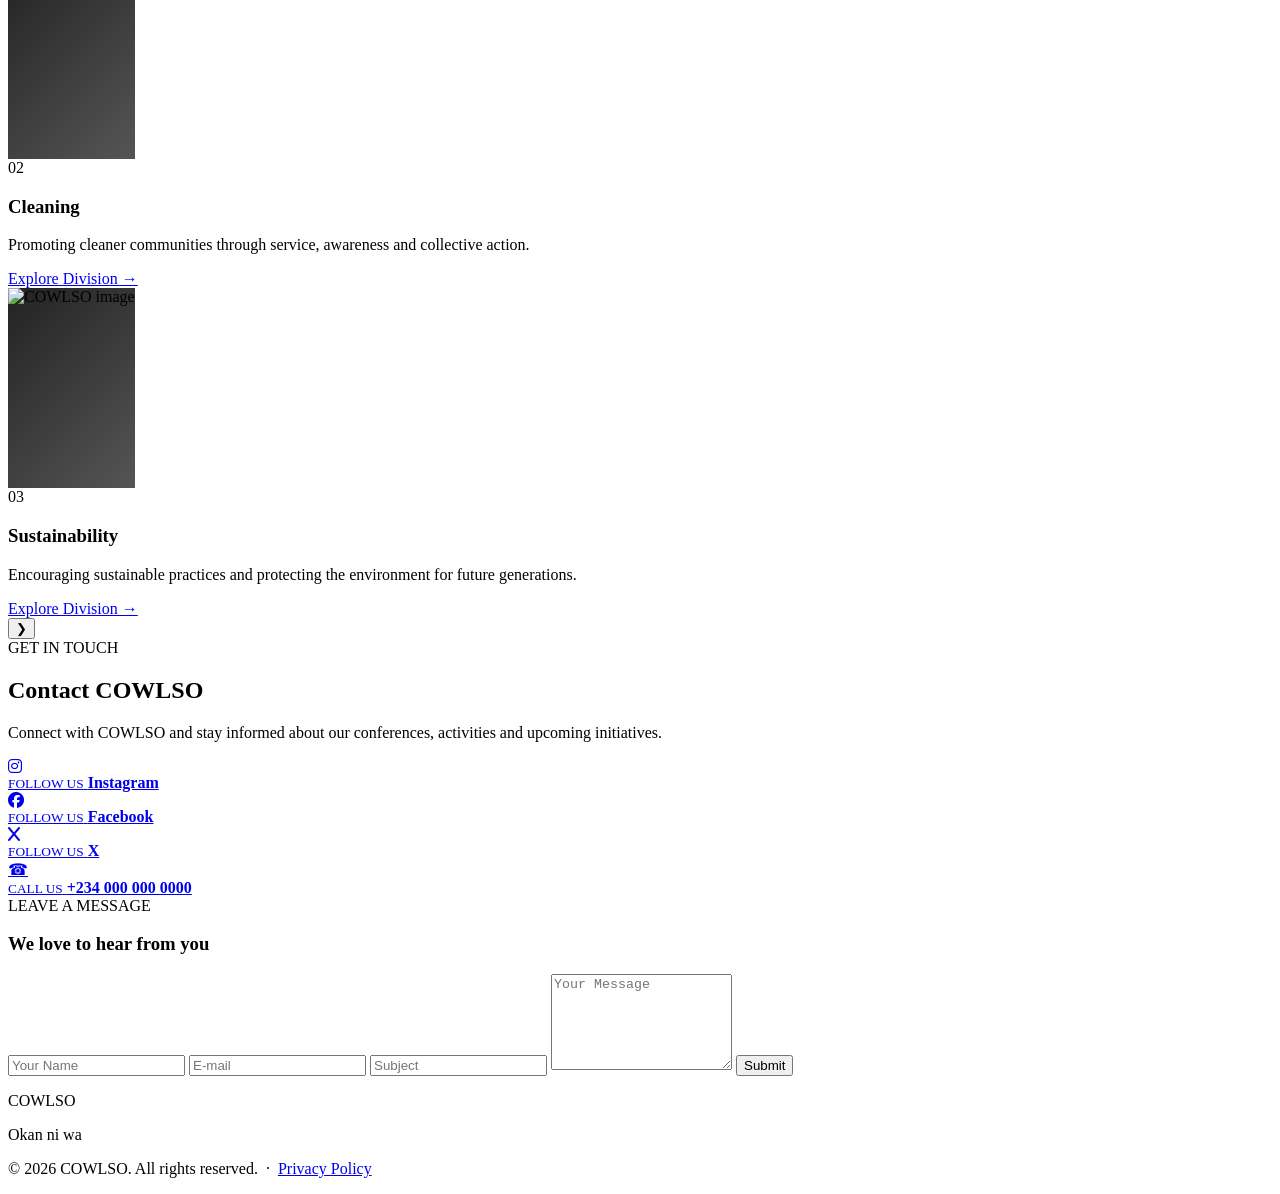
==== commit 94a367df: "fgg" ====
--- a/index.html
+++ b/index.html
@@ -377,25 +377,7 @@
  
 <!-- ================= JOIN COWLSO CTA ================= -->
  
-<section class="join-cta section">
- 
-    <div class="join-cta-inner">
- 
-        <h2>Interested in Joining COWLSO?</h2>
- 
-        <p>
-            Become part of a community of women creating real impact.
-            Sign up today and start your journey with us.
-        </p>
- 
-        <!-- REPLACE href WITH YOUR ACTUAL SIGN-UP LINK -->
-        <a href="https://example.com/join" target="_blank" class="gold-button">
-            Sign Up Today
-        </a>
- 
-    </div>
- 
-</section>
+
  
  
 <!-- ================= CONFERENCES ================= -->
@@ -446,7 +428,7 @@
                 </p>
  
                 <!-- CHANGE THIS URL -->
-                <a href="https://example.com"
+                <a href="C-2026.HTML"
                    target="_blank"
                    class="gold-button">
                     Learn More
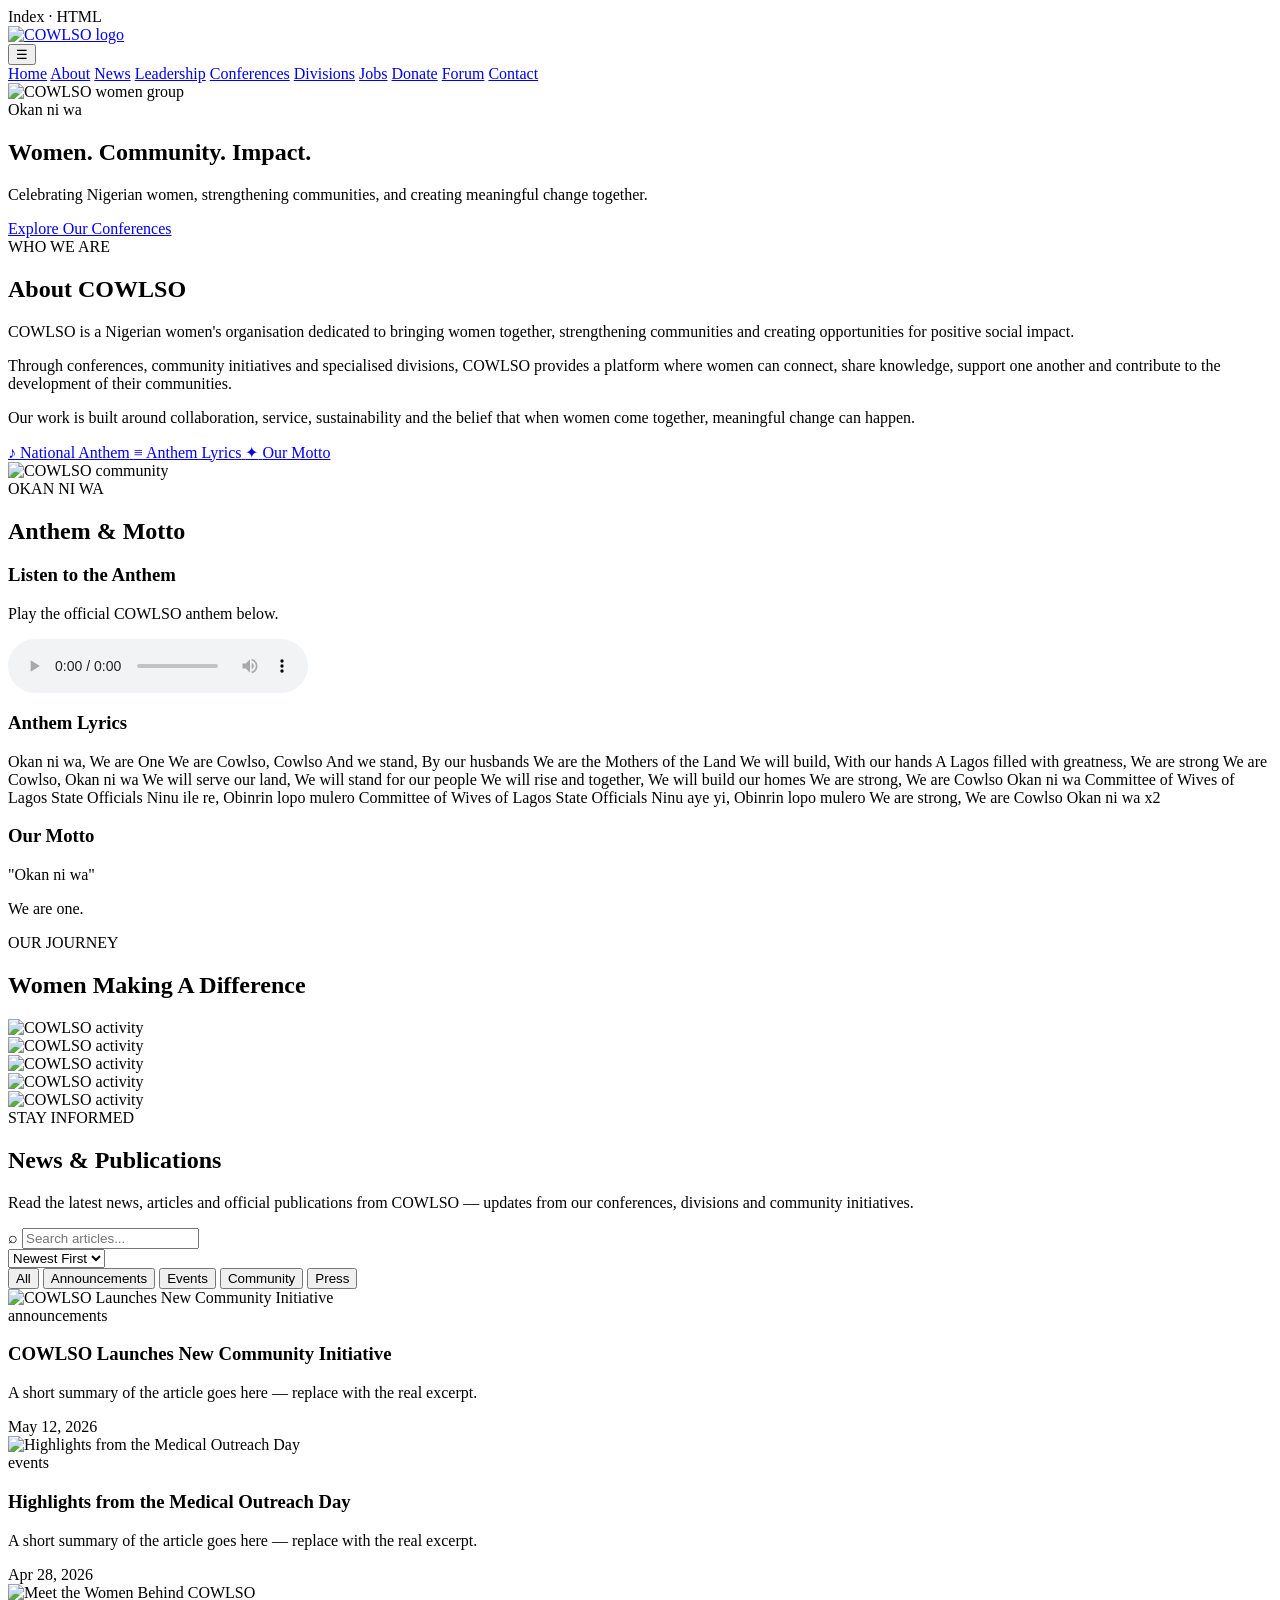
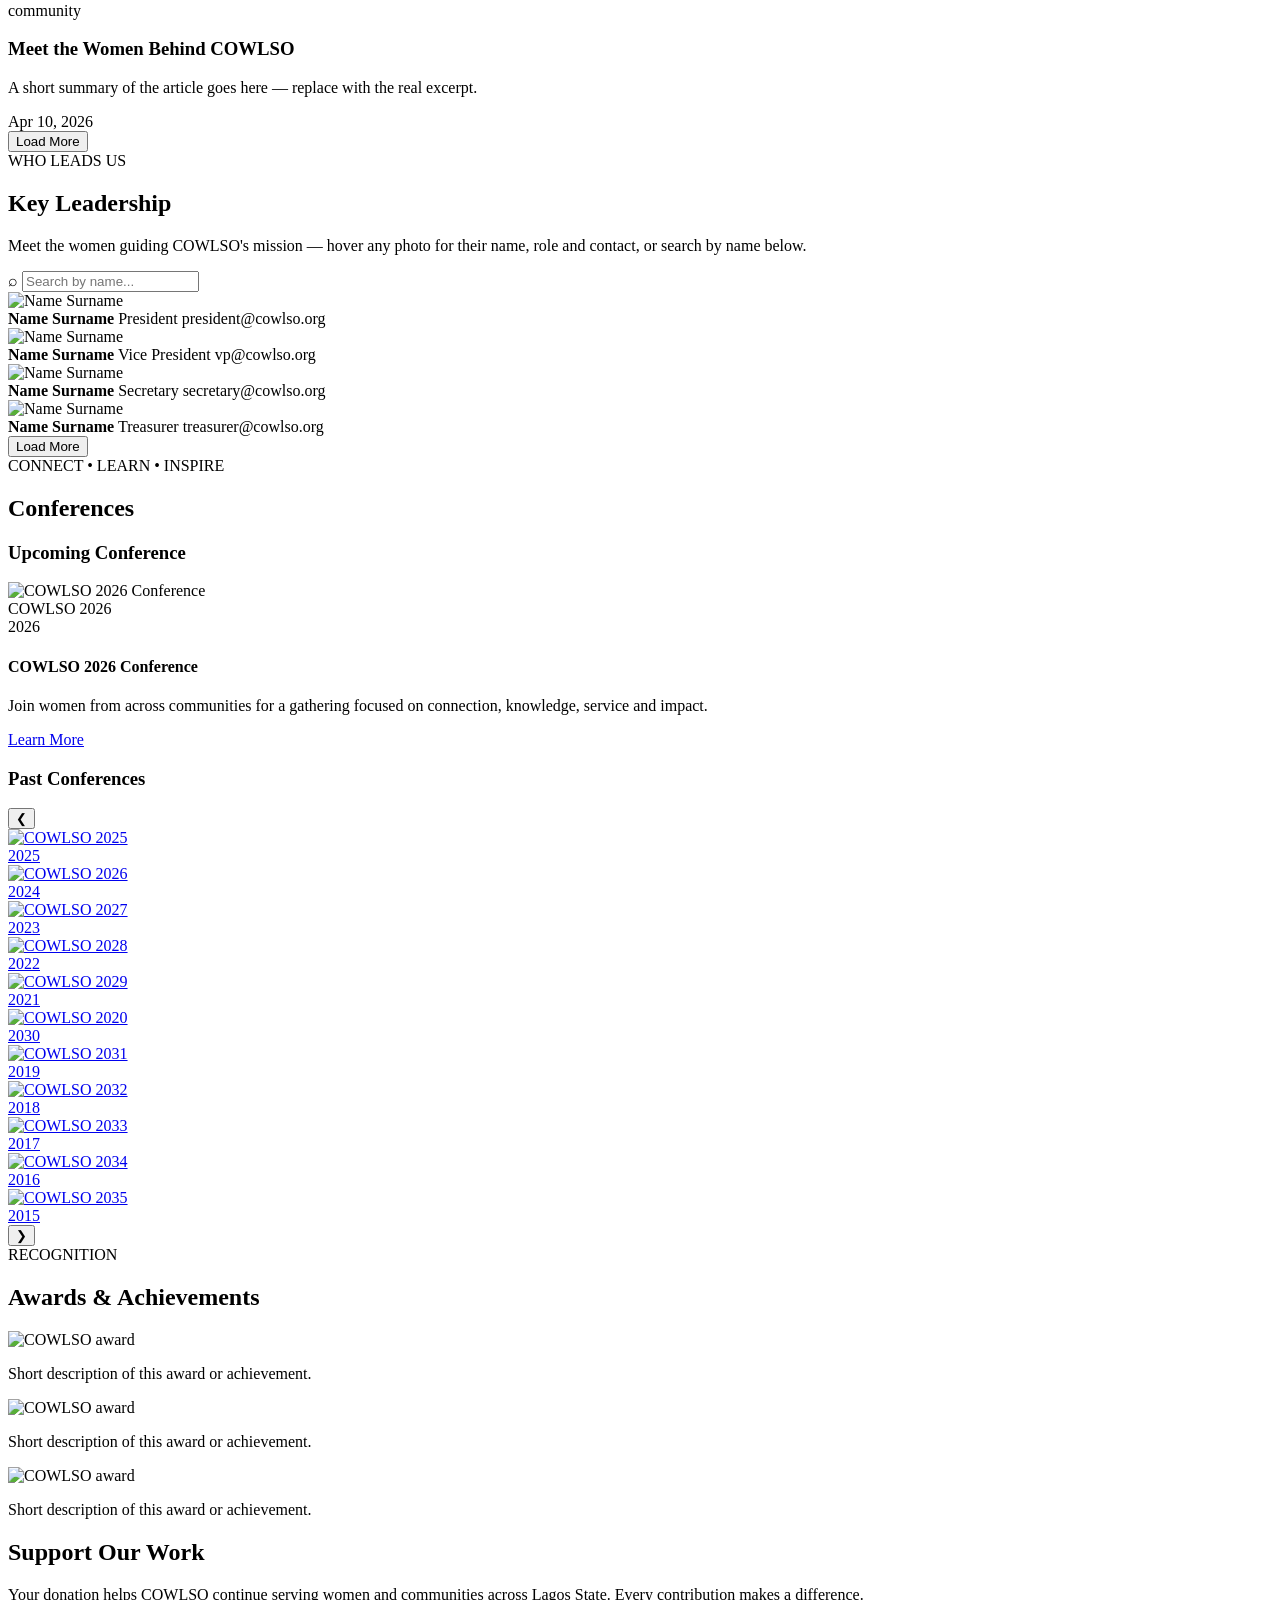
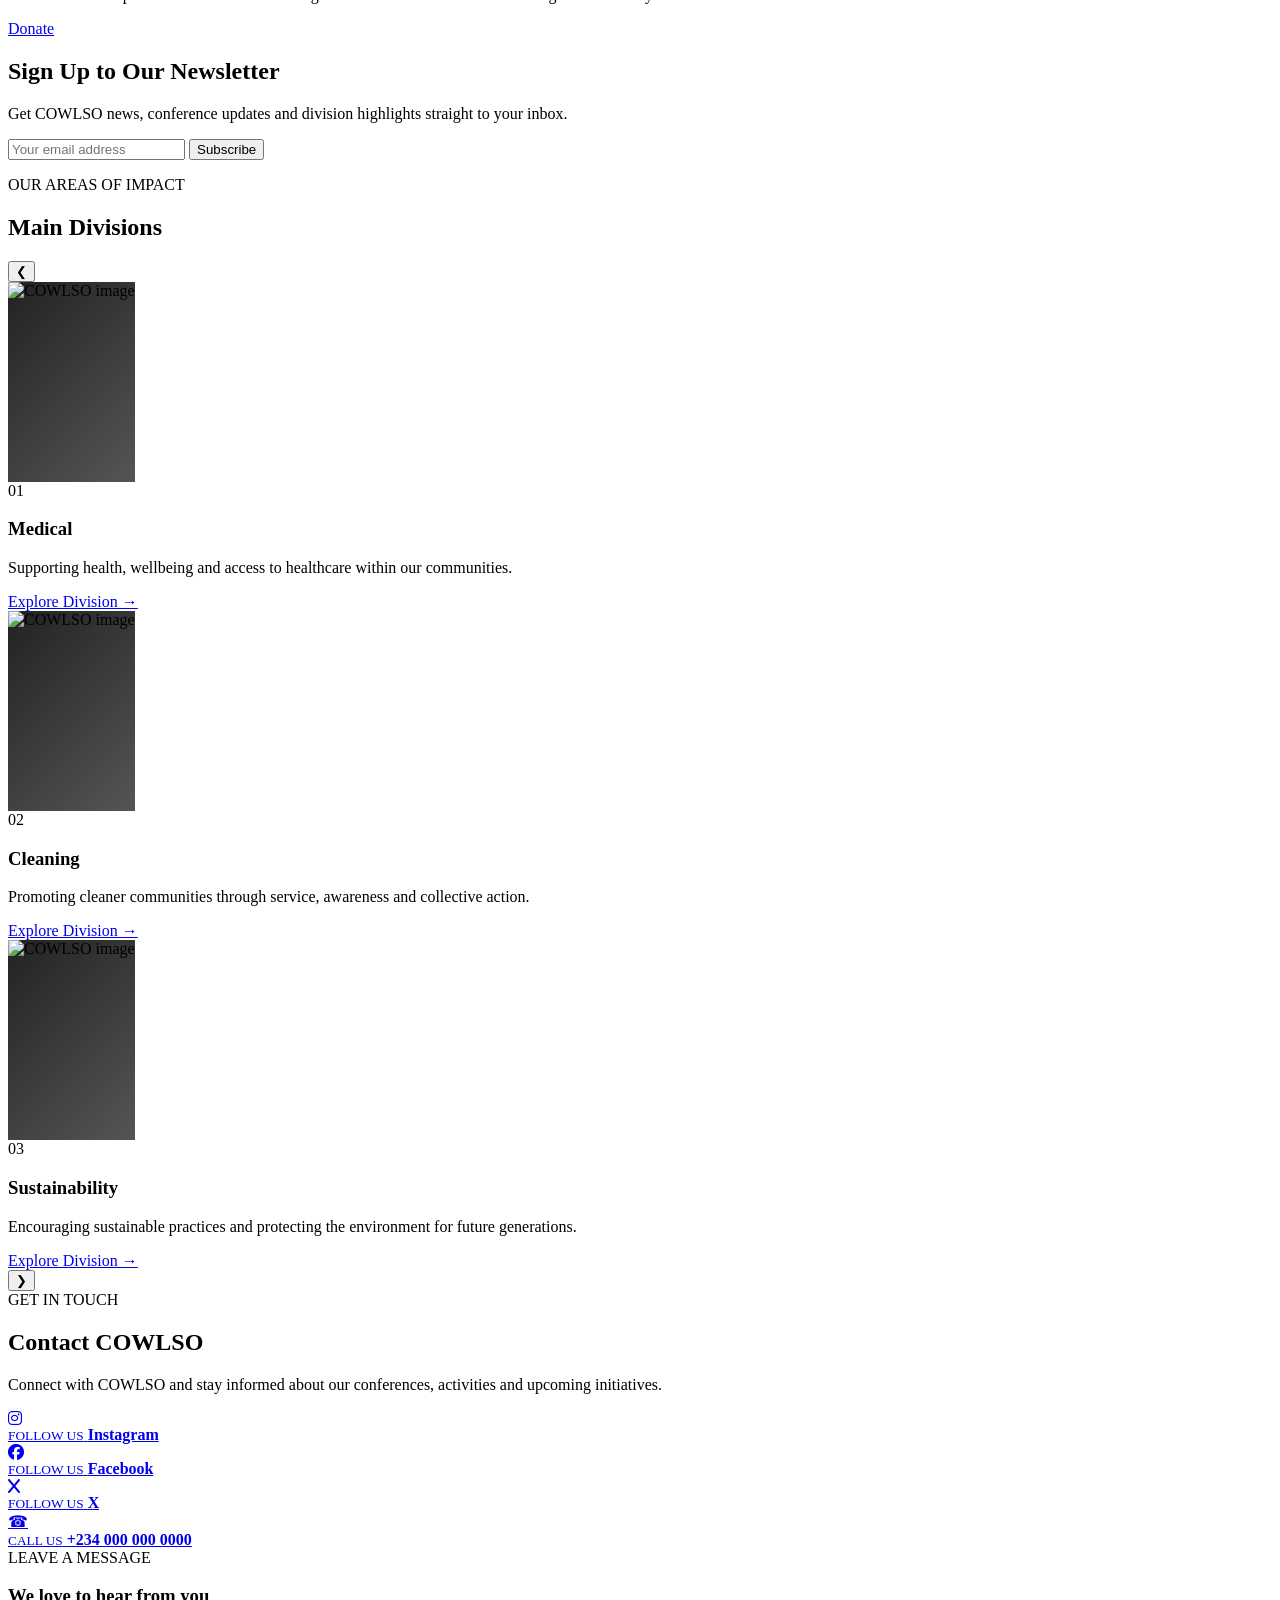
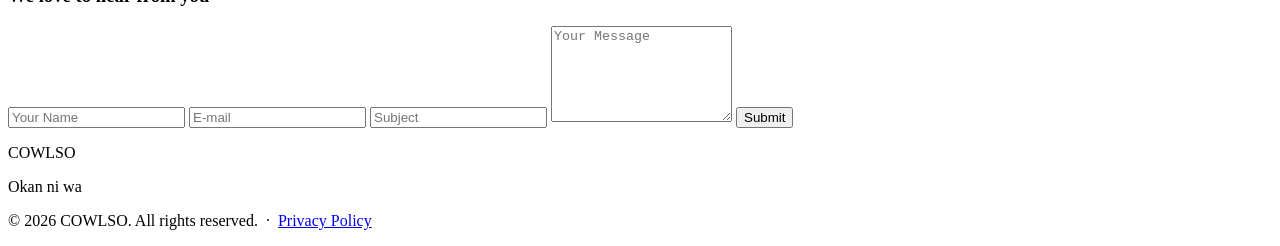
==== commit 5f7a1bb3: "VV" ====
--- a/index.html
+++ b/index.html
@@ -473,7 +473,7 @@
                             <span class="square-light green"></span>
                             <span class="square-light yellow"></span>
  
-                            <img src="images/2025.1.jpg"
+                            <img src="images/2025.jpg"
                                  alt="COWLSO 2025">
  
                             <div class="year-overlay">
@@ -500,7 +500,7 @@
                                  alt="COWLSO 2026">
  
                             <div class="year-overlay">
-                                2026
+                                2024
                             </div>
  
                         </div>
@@ -523,7 +523,7 @@
                                  alt="COWLSO 2027">
  
                             <div class="year-overlay">
-                                2027
+                                2023
                             </div>
  
                         </div>
@@ -546,7 +546,7 @@
                                  alt="COWLSO 2028">
  
                             <div class="year-overlay">
-                                2028
+                                2022
                             </div>
  
                         </div>
@@ -569,7 +569,7 @@
                                  alt="COWLSO 2029">
  
                             <div class="year-overlay">
-                                2029
+                                2021
                             </div>
  
                         </div>
@@ -589,7 +589,7 @@
                             <span class="square-light yellow"></span>
  
                             <img src="images/conference-2030.jpg"
-                                 alt="COWLSO 2030">
+                                 alt="COWLSO 2020">
  
                             <div class="year-overlay">
                                 2030
@@ -615,7 +615,7 @@
                                  alt="COWLSO 2031">
  
                             <div class="year-overlay">
-                                2031
+                                2019
                             </div>
  
                         </div>
@@ -638,7 +638,7 @@
                                  alt="COWLSO 2032">
  
                             <div class="year-overlay">
-                                2032
+                                2018
                             </div>
  
                         </div>
@@ -661,7 +661,7 @@
                                  alt="COWLSO 2033">
  
                             <div class="year-overlay">
-                                2033
+                                2017
                             </div>
  
                         </div>
@@ -684,7 +684,7 @@
                                  alt="COWLSO 2034">
  
                             <div class="year-overlay">
-                                2034
+                                2016
                             </div>
  
                         </div>
@@ -707,7 +707,7 @@
                                  alt="COWLSO 2035">
  
                             <div class="year-overlay">
-                                2035
+                                2015
                             </div>
  
                         </div>
